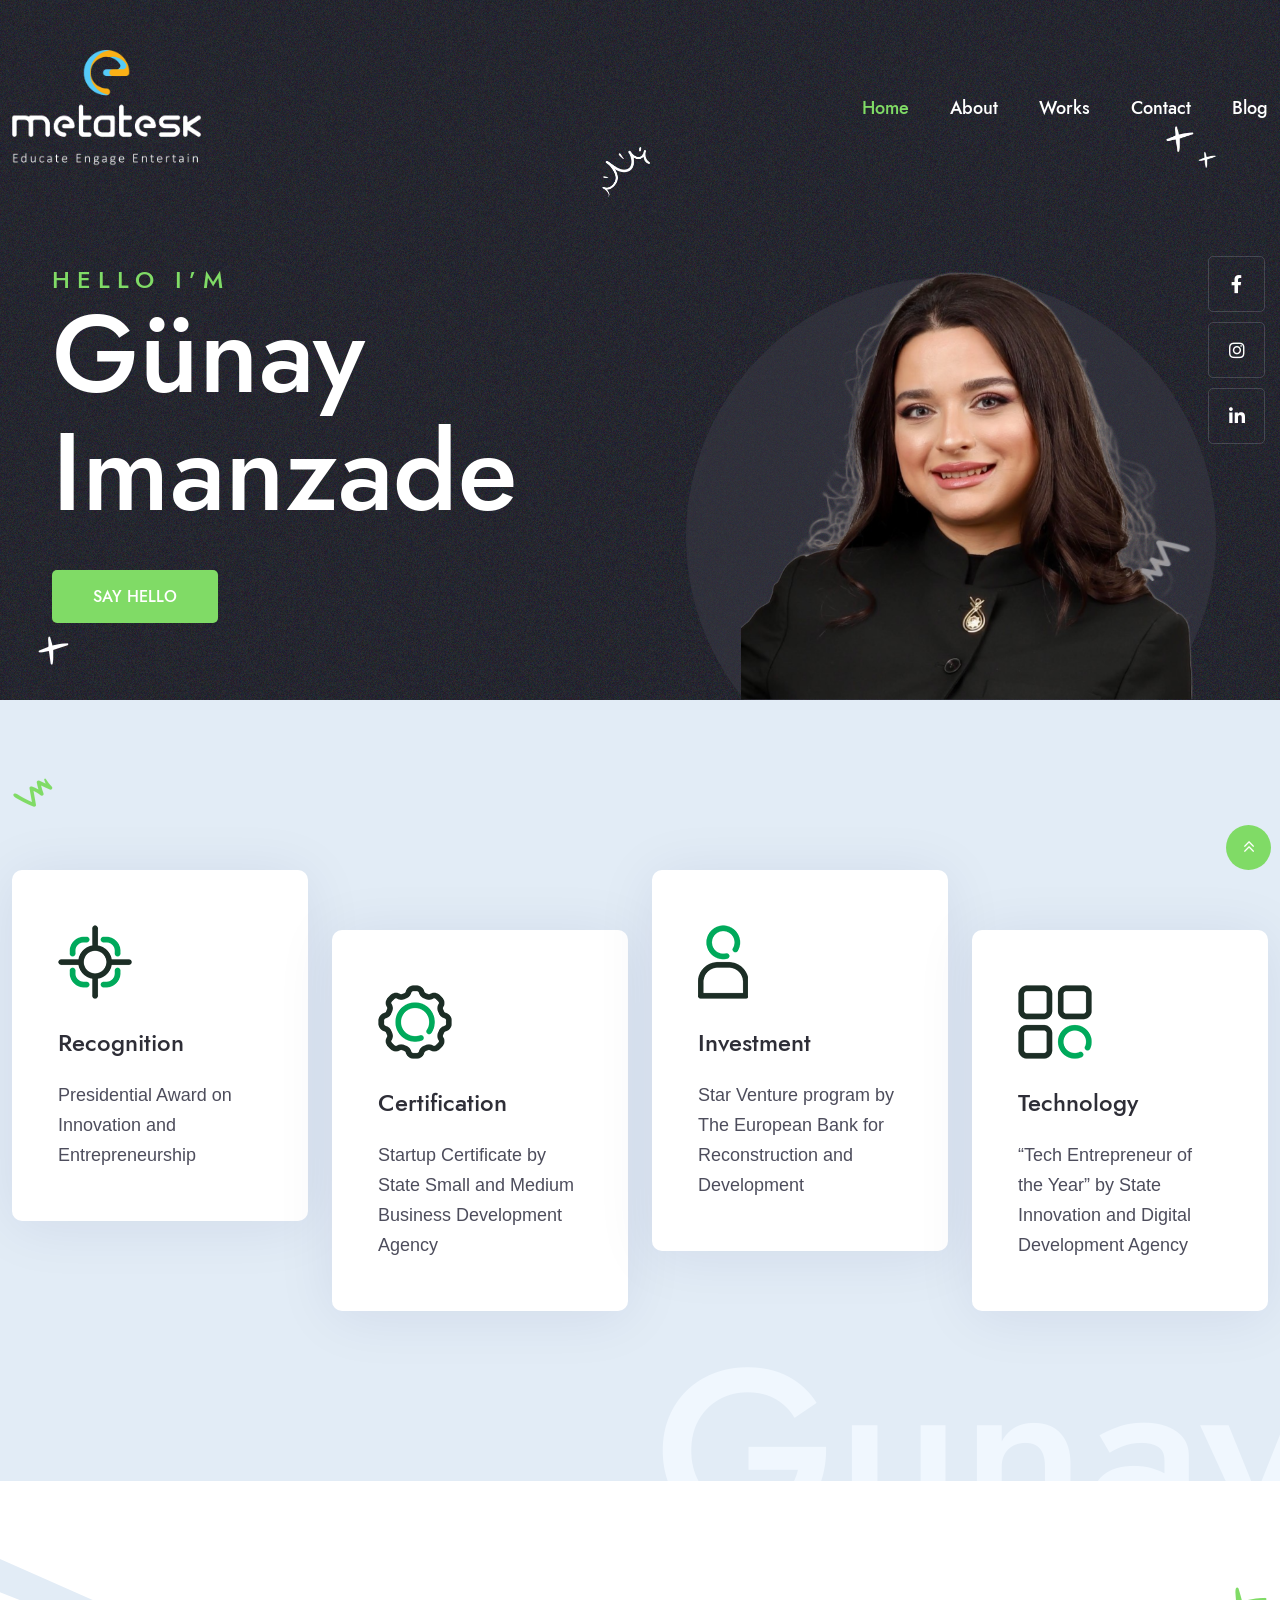
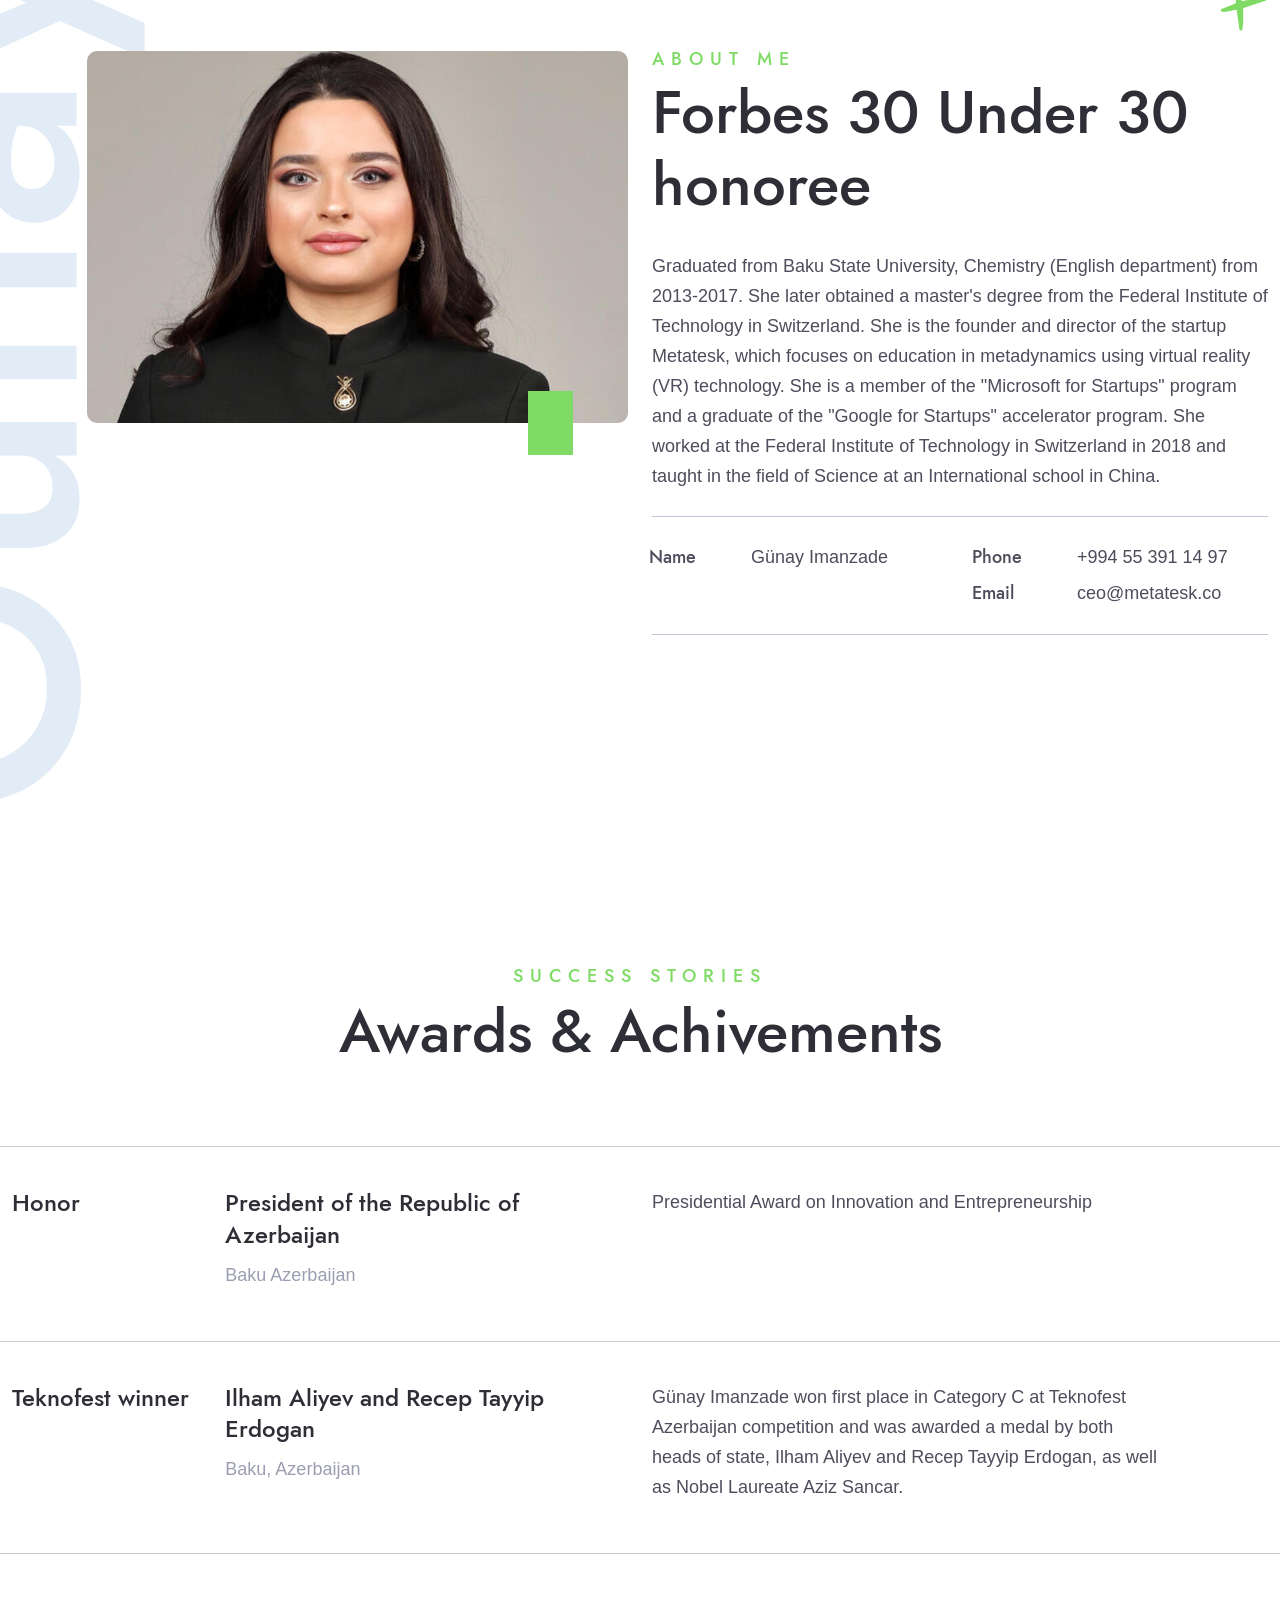
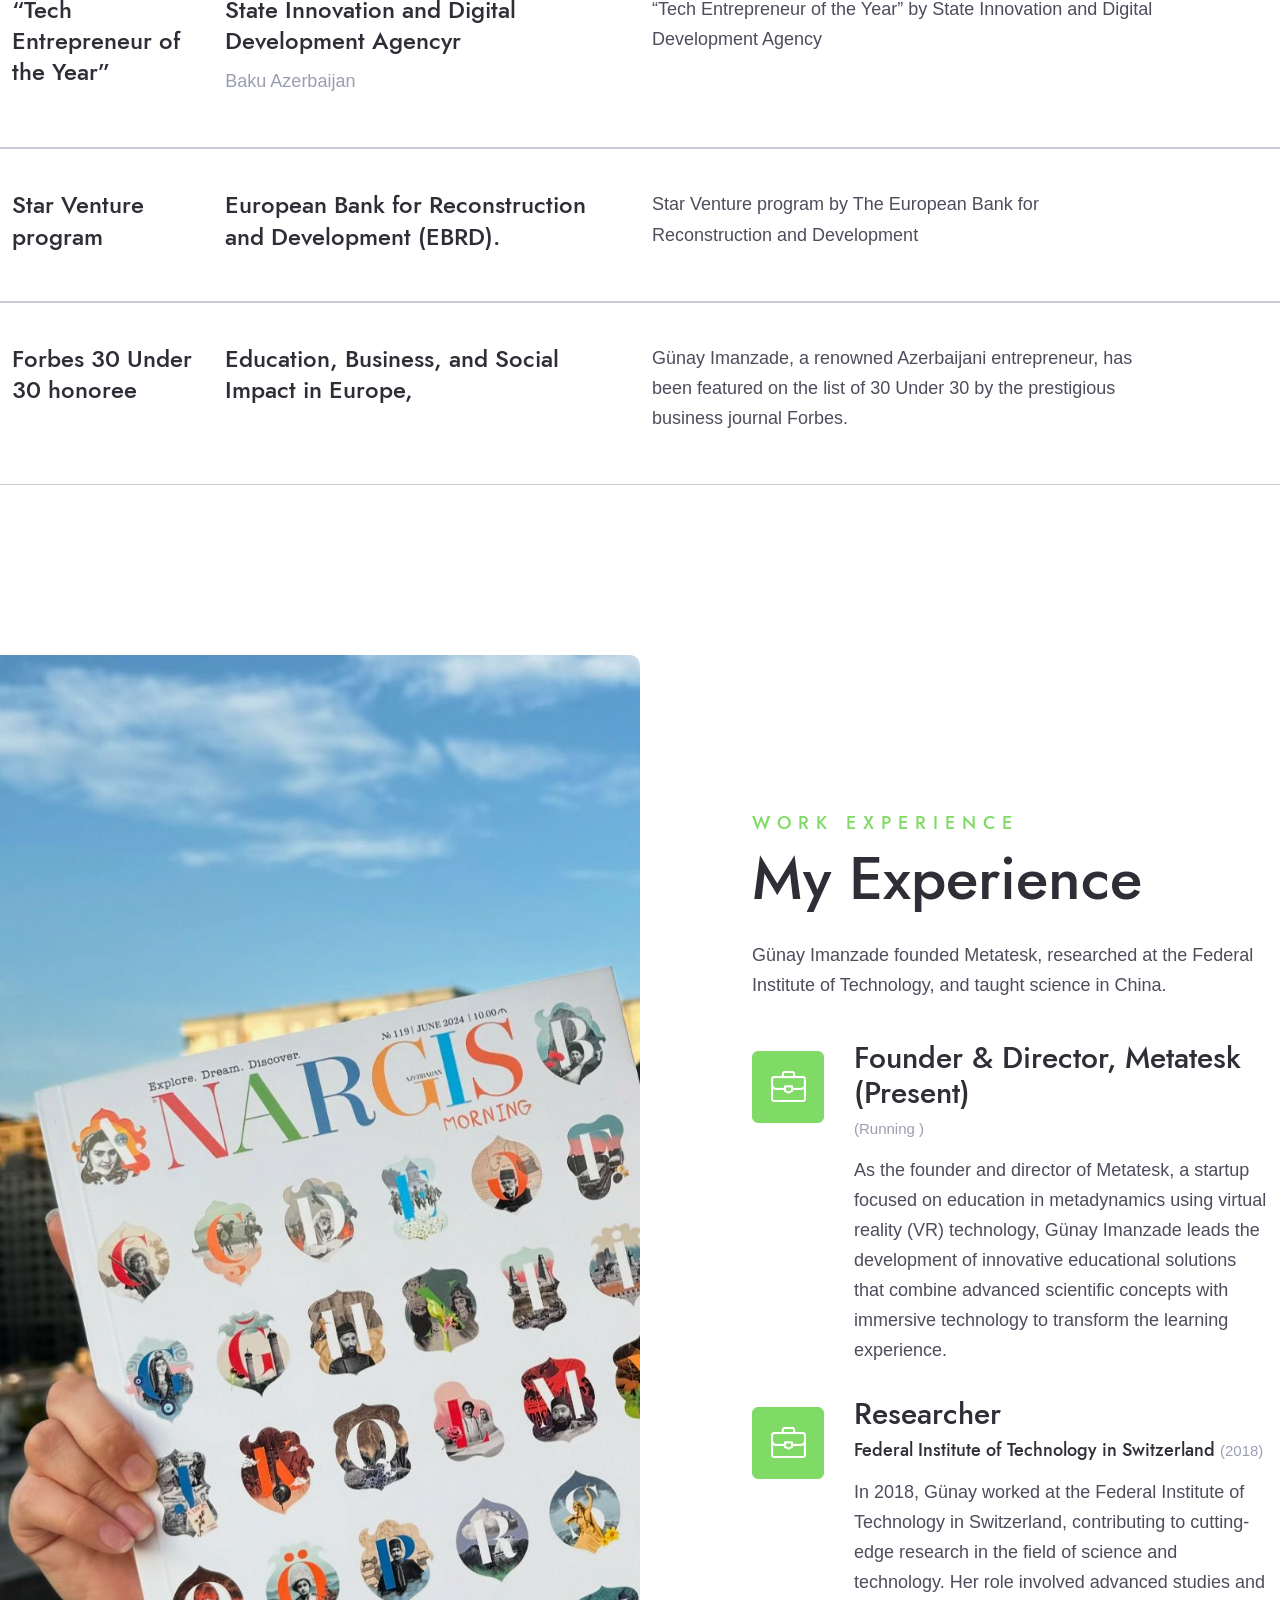
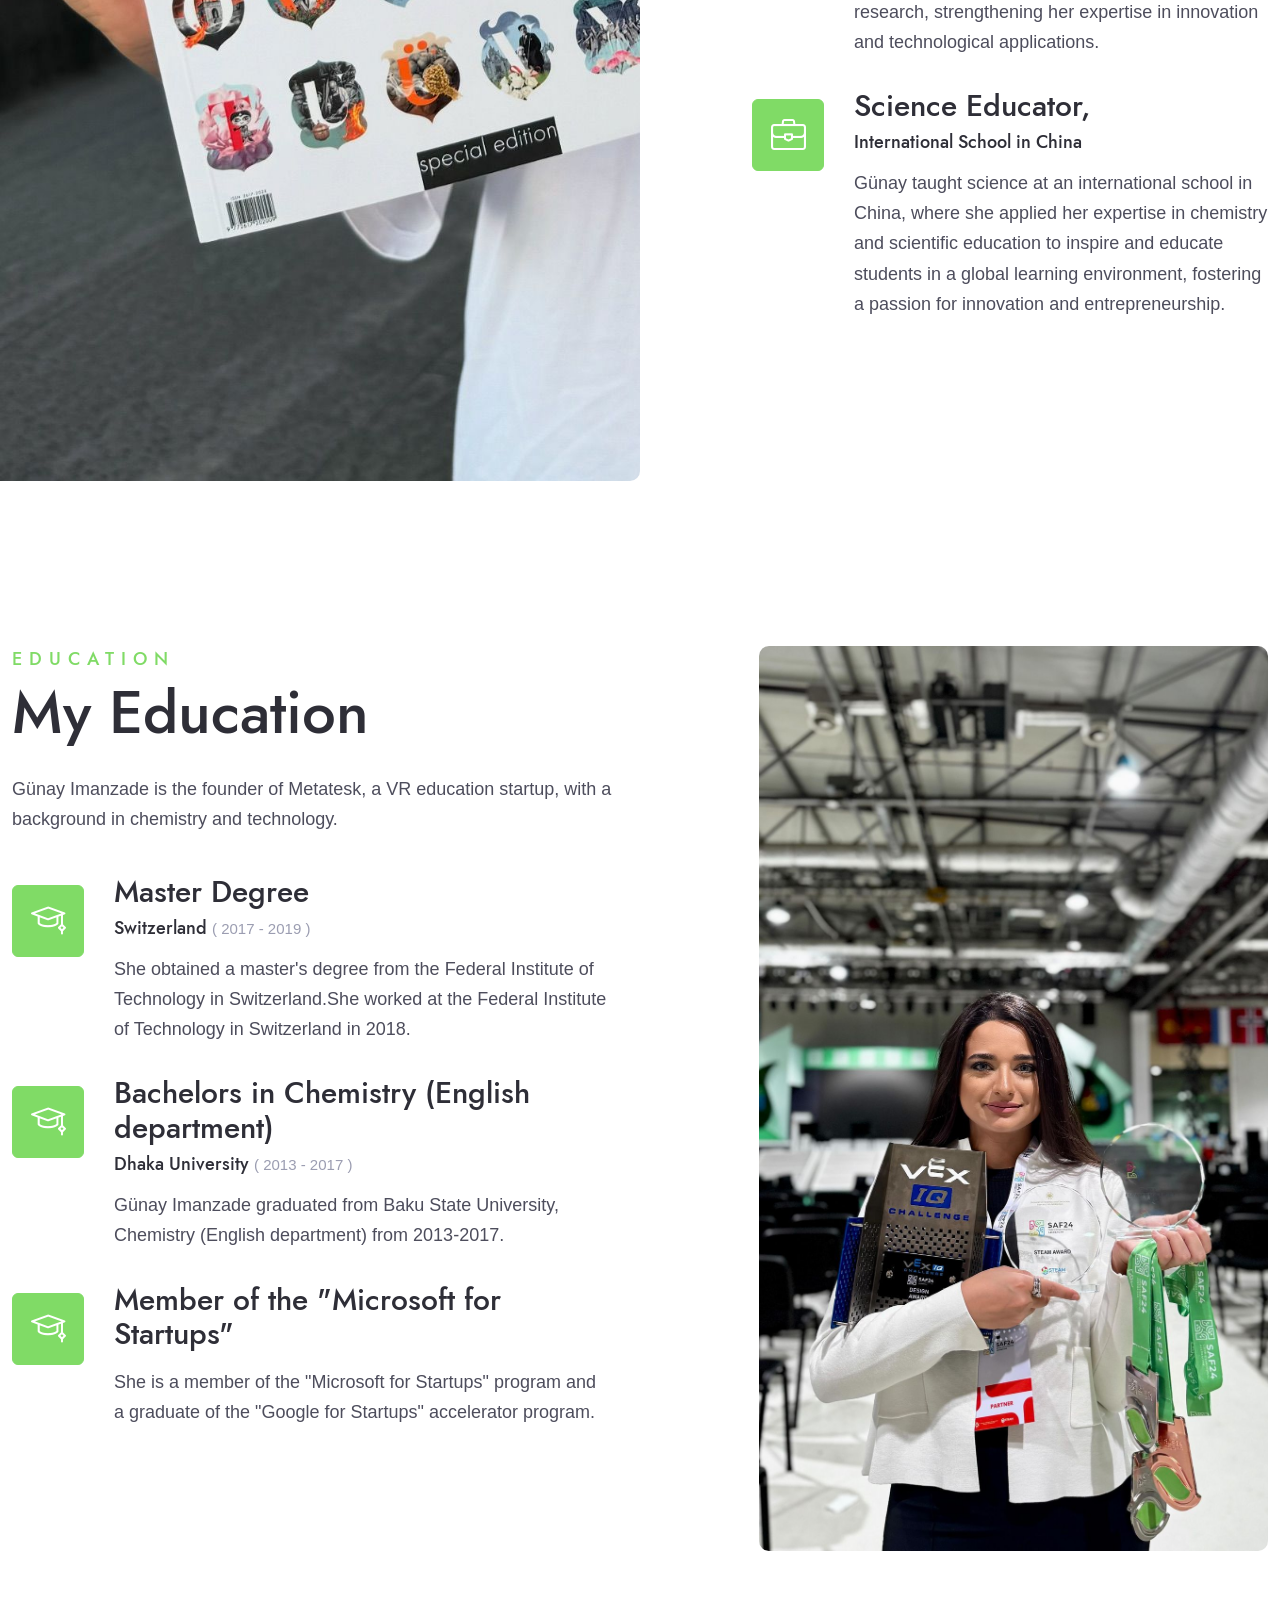
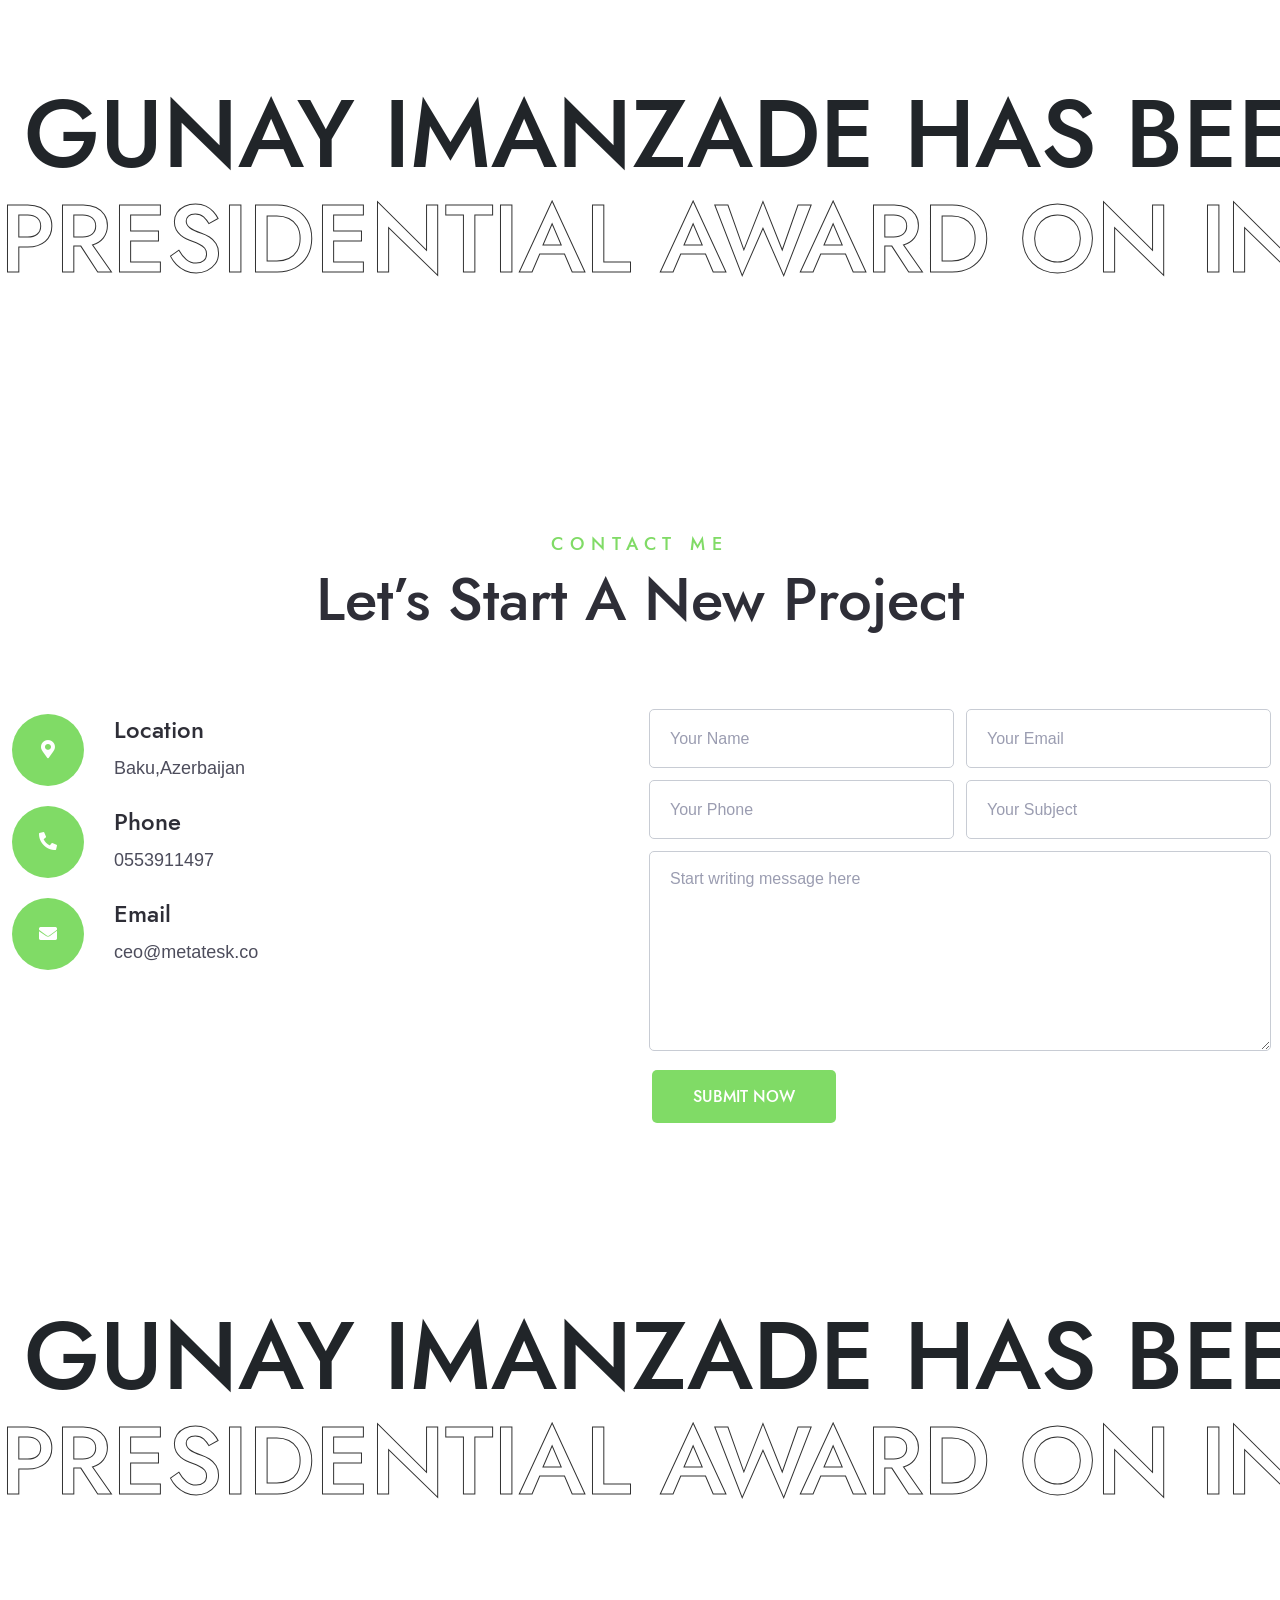
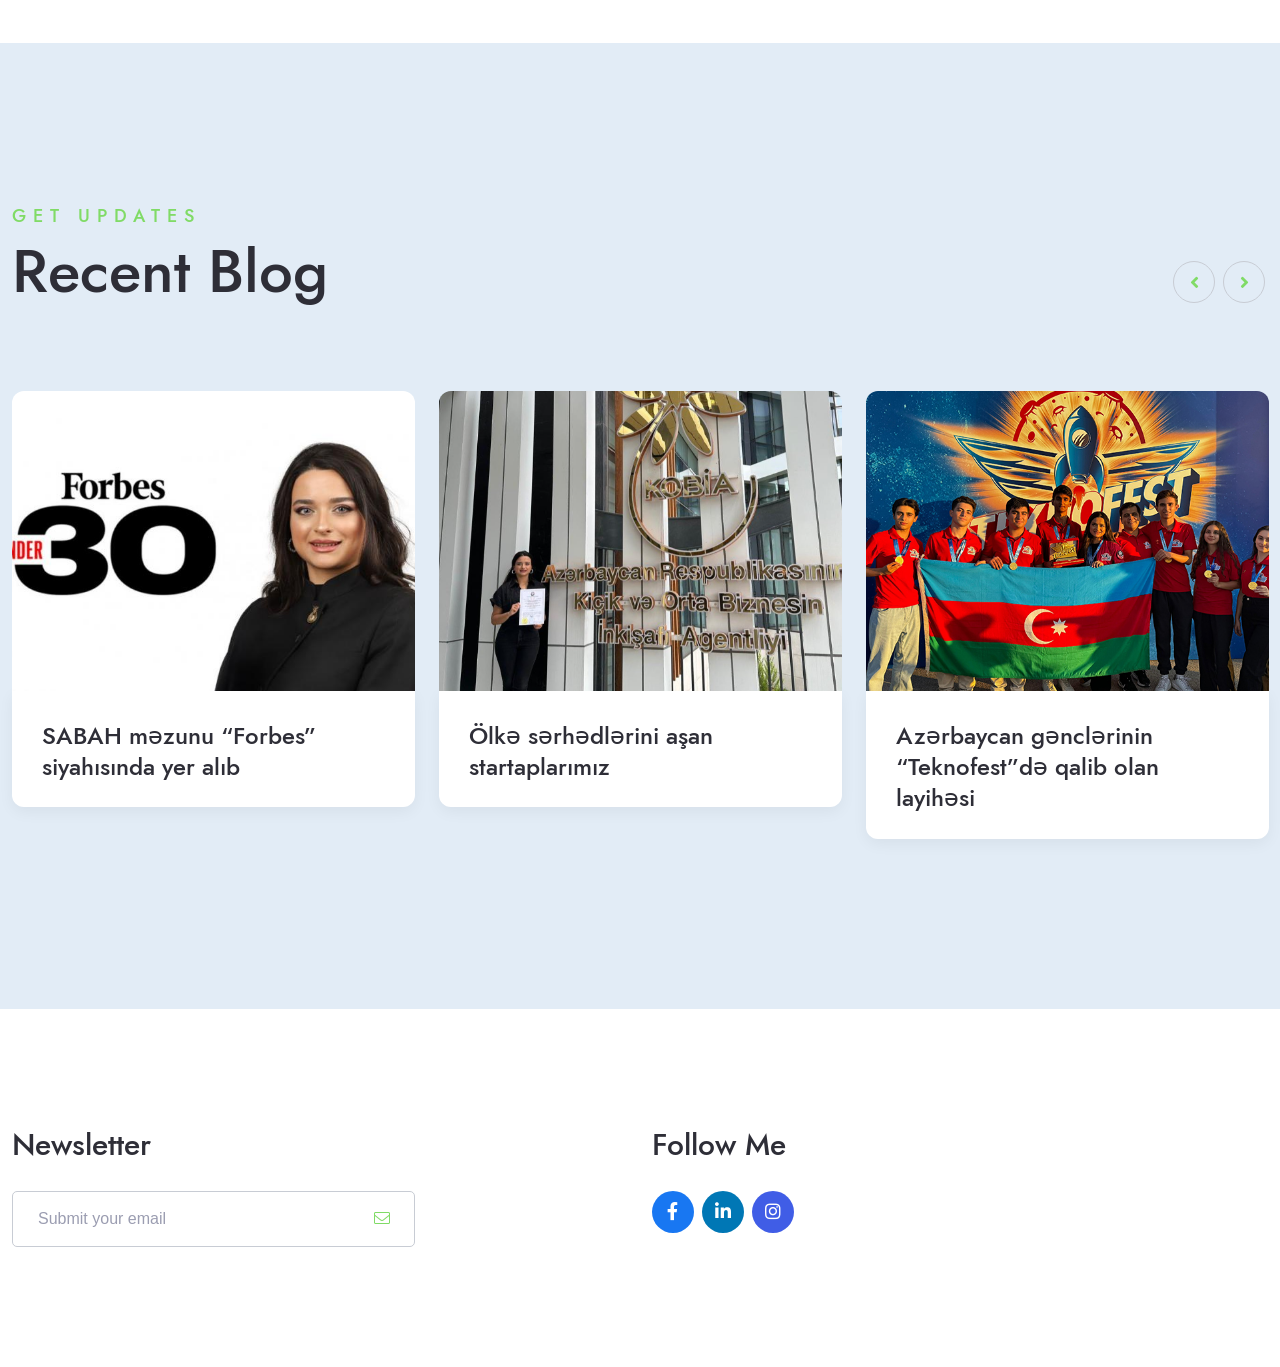
==== index.html @ f7b0d476 "first try" ====
﻿<!doctype html>
<html class="no-js" lang="zxx">

<head>
    <meta charset="utf-8">
    <meta http-equiv="x-ua-compatible" content="ie=edge">
    <title>Gunay Imanzade</title>
    <meta name="description" content="">
    <meta name="viewport" content="width=device-width, initial-scale=1">
    <!-- Place favicon.ico in the root directory -->
    <link rel="shortcut icon" href="images/Group%201.png" type="image/x-icon">

    <!-- Fonts -->
    <link rel="preconnect" href="https://fonts.googleapis.com">
    <link rel="preconnect" href="https://fonts.gstatic.com" crossorigin="">
    <link href="../../../css2?family=Open+Sans:ital,wght@0,300;0,400;0,500;0,700;0,800;1,300;1,400;1,500;1,600;1,700;1,800&display=swap"
          rel="stylesheet">


    <!-- All css here -->
    <link rel="stylesheet" href="css/bootstrap.min.css">
    <link rel="stylesheet" href="css/fontawesome-all.min.css">
    <link rel="stylesheet" href="css/flaticon.css">
    <link rel="stylesheet" href="css/animate.css">
    <link rel="stylesheet" href="css/aos.css">
    <link rel="stylesheet" href="css/jquery.fancybox.min.css">
    <link rel="stylesheet" href="css/slick.css">
    <link rel="stylesheet" href="css/leaflet.css">
    <link rel="stylesheet" href="css/meanmenu.css">
    <link rel="stylesheet" href="css/default.css">
    <link rel="stylesheet" href="css/style.css">
    <link rel="stylesheet" href="css/responsive.css">
</head>

<body data-background="images/slider/body-bg.jpg">
<!--[if lte IE 9]>
<p class="browserupgrade">You are using an <strong>outdated</strong> browser. Please <a href="https://browsehappy.com/">upgrade
    your browser</a> to improve your experience and security.</p>
<![endif]-->

<!--  ====== preloader=============================================  -->
<div id="preloader">
    <div id="loading">
        <div id="loading-center">
            <div id="loading-center-absolute">
                <div class="object" id="object_one"></div>
                <div class="object" id="object_two"></div>
                <div class="object" id="object_three"></div>
            </div>
        </div>
    </div>
</div><!-- /preloader -->


<!--  ====== header-area-start
    ============================================================ -->
<header>
    <div id="header-sticky" class="transparent-header header-area">
        <div class="header">
            <div class="container">
                <div class="row align-items-center">
                    <div class="col-xl-2 col-lg-2 col-md-3 col-sm-4 col-5">
                        <div class="logo mt-50 mb-50 transition5">
                            <a class="header-logo" href="index.html"><img src="images/logo.png" alt="THAMES"></a>
                        </div>
                    </div><!-- /col -->
                    <div class="col-xl-10 col-lg-10 col-md-9 col-sm-8 col-7 pl-0 d-flex justify-content-end align-items-center">
                        <div class="main-menu">
                            <nav id="mobile-menu">
                                <ul class="d-block">
                                    <li>
                                        <a class="active" href="#home">Home</a>
                                    </li>
                                    <li>
                                        <a href="#about">About</a>
                                    </li>
                                    <li>
                                        <a href="#work">Works</a>
                                    </li>
<!--                                    <li>-->
<!--                                        <a href="#service">service</a>-->
<!--                                    </li>-->
                                    <li>
                                        <a href="#contact">Contact</a>
                                    </li>
                                    <li>
                                        <a href="#blog">Blog</a>
                                    </li>
                                </ul>
                            </nav>
                        </div><!-- /main-menu -->
<!--                        <div class="header-btn pl-45">-->
<!--                            <a href="#" class="white-text text-uppercase d-inline-block">download cv</a>-->
<!--                        </div>&lt;!&ndash; /header-btn &ndash;&gt;-->
                        <div class="mobile-m-bar d-block d-lg-none ml-30">
                            <a class="mobile-menubar theme-color primary-hover" href="javascript:void(0);"><i
                                    class="far fa-bars"></i></a>
                        </div>
                    </div><!-- /col -->
                </div><!-- /row -->
            </div><!-- /container -->
        </div>
    </div><!-- /header-bottom -->
</header>
<!--  header-area-end  -->


<!--  ====== header extra info start
    ============================================================ -->

<!-- side-mobile-menu start -->
<div class="side-mobile-menu pt-15 pb-30 pl-30 pr-20 pb-100">
    <div class="d-fle justify-content-between w-100">
        <div class="close-icon d-inline-block float-right clear-both mt-20 mb-15">
            <a href="javascript:void(0);"><span class="icon-clear theme-color"><i class="fa fa-times"></i></span></a>
        </div>
    </div>
    <div class="mobile-menu mt-10"></div>
    <h5 class="text-white text-center mt-35 pb-1 d-inline-block ml-3">Follow me</h5>
    <ul class="social social-bg text-center d-flex mt-10 ml-3">
        <li class="mr-2 rotate-hover">
            <a class="facebook-bg text-center pr-0 text-white d-block transition-3 rotate"
               target="_blank"  href="https://www.facebook.com/profile.php?id=61555998402276"><i class="fab fa-facebook-f"></i></a>
        </li>
        <li class="mr-2 rotate-hover">
            <a class="linkedin-bg text-center pr-0 text-white d-block rotate transition-3"
               target="_blank"  href="https://www.linkedin.com/in/imgunay/"><i class="fab fa-linkedin-in"></i></a>
        </li>
        <li class="mr-2 rotate-hover">
            <a class="instagram-bg text-center pr-0 text-white d-block rotate transition-3"
               target="_blank"    href="https://www.instagram.com/imgunay/"><i class="fab fa-instagram"></i></a>
        </li>
    </ul><!-- social -->
</div><!-- /side-mobile-menu -->
<div class="body-overlay"></div>
<!-- header extra info end  -->

<main class="over-hiddenn">

    <!-- ====== slider-area-start
        ==================================================== -->
    <div id="home" class="slider-area slider-bg-color over-hidden">
        <div class="single-slider slider-height over-hidden position-relative xxl-device-width bg-cover no-repeat"
             data-background="images/slider/slider-bg.jpg">

            <div id="scene" class="parallax position-absolute w-100 h-100 z-index1">
                <img data-depth="0.20" class="hero-shape hero-shape1 position-absolute d-none d-lg-inline-block"
                     src="images/shape/shape1.png" alt="#"><!-- /hero-shape1 -->
                <img data-depth="0.15" class="hero-shape hero-shape2 position-absolute d-none d-lg-inline-block"
                     src="images/shape/shape2.png" alt="#"><!-- /hero-shape2 -->
                <img data-depth="0.30" class="hero-shape hero-shape3 position-absolute d-none d-lg-inline-block"
                     src="images/shape/shape3.png" alt="#"><!-- /hero-shape3 -->
                <img data-depth="0.10" class="hero-shape hero-shape4 position-absolute d-none d-lg-inline-block"
                     src="images/shape/shape4.png" alt="#"><!-- /hero-shape4 -->
            </div><!-- /parallax -->

            <div class="container slider-height d-flex align-items-end">
                <div class="row justify-content-center align-items-center h-100">

                    <div class="col-xl-5 col-lg-6 col-md-12 col-sm-11 col-12  d-flex align-items-center justify-content-center">
                        <div class="slider-wrapper h-100">
                            <div class="slider-content text-center mt--45 text-lg-left position-relative z-index11"
                                 data-aos="fade-right" data-aos-duration="2200" data-aos-delay="1000">
                                <h1 class="mb-15 white-text">
                                        <span class="sub-heading d-block text-uppercase theme-color mb-0">Hello
                                            I’m</span>
                                    Günay Imanzade
                                </h1>
                                <h2 class="text-capitalize white-text mb-40">
                                    <!--                                    A Passionate-->
                                    <!--                                    <span class="d-text d-block d-sm-inline-block">-->
                                    <!--                                            <span class="typer theme-color d-inline-block pl-2" id="main"-->
                                    <!--                                                  data-words="Software Engineer, Web Designer, Freelancer"-->
                                    <!--                                                  data-delay="100" data-colors="#80db66"></span><span-->
                                    <!--                                            class="cursor theme-color d-inline-block" data-owner="main"></span>-->
                                    <!--                                        </span>-->
                                </h2>
                                <a href="#hero-btn"
                                   class="btn position-relative over-hidden theme-bg text-uppercase transition5">Say
                                    Hello</a>
                            </div><!-- /slider-content -->
                        </div><!-- /slider-wrapper -->
                    </div><!-- /col -->

                    <div class="col-xl-7 col-lg-6 col-md-7 col-sm-10 col-12 d-flex justify-content-center align-items-end h-100">
                        <div class="slider-img pl-120 position-relative z-index1">
                            <img src="images/blog/result.png" alt="hero image">
                        </div><!-- /slider-img -->
                    </div><!-- /col -->

                </div><!-- /row -->
            </div><!-- /container -->


            <div class="slider-social-link position-absolute right-0 d-none d-md-block z-index11">
                <ul class="social pr-60">
                    <li class="mt-10 mb-10 rotate-hover">
                        <a class="text-white text-center d-inline-block rotate" target="_blank" href="https://www.facebook.com/profile.php?id=61555998402276"><i
                                class="fab fa-facebook-f"></i></a>
                    </li>
                    <li class="mt-10 mb-10 rotate-hover">
                        <a class="text-white text-center d-inline-block rotate" target="_blank" href="https://www.instagram.com/imgunay/"><i class="fab fa-instagram"></i></a>
                    </li>
                    <li class="mt-10 mb-10 rotate-hover">
                        <a class="text-white text-center d-inline-block rotate" target="_blank" href="https://www.linkedin.com/in/imgunay/"><i
                                class="fab fa-linkedin-in"></i></a>
                    </li>
                </ul><!-- social -->
            </div><!-- /slider-social-link -->
        </div><!-- /single-slider -->

    </div>
    <!-- slider-area-end  -->


    <!-- ====== intro-feature-area-start
        ================================================== -->
    <div class="intro-feature-area over-hidden position-relative section-bg">
        <div class="container">
            <div class="row single-intro-feature-wrapper justify-content-center pt-170 pb-140">
                <div class="col-xl-3  col-lg-3  col-md-6  col-sm-9 col-11">
                    <div class="single-intro-feature-content white-bg border-radius10 transition5 mb-30" data-tilt=""
                         data-tilt-max="10">
                        <div class="intro-ft-icon d-inline-block mb-30 transition5">
                            <img src="images/icon/intro-ft-icon1.png" alt="icon1">
                        </div><!-- /intro ft-icon -->
                        <div class="intro-feature-text">
                            <h4 class="mb-22">Recognition</h4>
                            <p>Presidential Award on Innovation and Entrepreneurship</p>
                        </div>
                    </div><!-- /single-intro-feature-content -->
                </div><!-- /col -->

                <div class="col-xl-3  col-lg-3  col-md-6  col-sm-9 col-11">
                    <div class="single-intro-feature-content white-bg border-radius10 transition5 mb-30 intro-feature-margin mt-60"
                         data-tilt="" data-tilt-max="10">
                        <div class="intro-ft-icon d-inline-block mb-30 transition5">
                            <img src="images/icon/intro-ft-icon2.png" alt="icon1">
                        </div><!-- /intro ft-icon -->
                        <div class="intro-feature-text">
                            <h4 class="mb-22">Certification</h4>
                            <p>Startup Certificate by State Small and Medium Business Development Agency </p>
                        </div>
                    </div><!-- /single-intro-feature-content -->
                </div><!-- /col -->

                <div class="col-xl-3  col-lg-3  col-md-6  col-sm-9 col-11">
                    <div class="single-intro-feature-content white-bg border-radius10 transition5 mb-30" data-tilt=""
                         data-tilt-max="10">
                        <div class="intro-ft-icon d-inline-block mb-30 transition5">
                            <img src="images/icon/intro-ft-icon3.png" alt="icon1">
                        </div><!-- /intro ft-icon -->
                        <div class="intro-feature-text">
                            <h4 class="mb-22">Investment</h4>
                            <p>Star Venture program by The European Bank for Reconstruction and Development </p>
                        </div>
                    </div><!-- /single-intro-feature-content -->
                </div><!-- /col -->

                <div class="col-xl-3  col-lg-3  col-md-6  col-sm-9 col-11">
                    <div class="single-intro-feature-content white-bg border-radius10 transition5 mb-30 intro-feature-margin mt-60"
                         data-tilt="" data-tilt-max="10">
                        <div class="intro-ft-icon d-inline-block mb-30 transition5">
                            <img src="images/icon/intro-ft-icon4.png" alt="icon1">
                        </div><!-- /intro ft-icon -->
                        <div class="intro-feature-text">
                            <h4 class="mb-22">Technology</h4>
                            <p>“Tech Entrepreneur of the Year” by State Innovation and Digital Development Agency </p>
                        </div>
                    </div><!-- /single-intro-feature-content -->
                </div><!-- /col -->
            </div><!-- /row -->
        </div><!-- /container -->
        <div class="intro-feature-text-style position-absolute d-none d-md-inline-block">
            <span class="d-inline-block">Gunay</span>
        </div><!-- /intro-feature-text -->
        <div class="intro-feature-icon position-absolute d-none d-md-inline-block zoom-animation">
            <img src="images/shape/content-shape1.png" alt="intro shape 1">
        </div><!-- /intro-feature-icon -->
    </div>
    <!-- intro-area-end  -->


    <!-- ====== about-area-start
        ==================================================== -->
    <div id="about" class="about-area over-hidden">
        <div class="about-content-wrapper about-margin mt-170 mb-110 position-relative">
            <div class="container">
                <div class="row justify-content-center">

                    <div class="col-xl-6 col-lg-6 col-md-8 offset-md-0 col-sm-10 col-10">
                        <div class="about-img-wrapper position-relative mb-90">
                            <div class="about-img position-relative z-index11" data-aos="fade-right"
                                 data-aos-duration="2000" data-aos-delay="100">
                                <div class="about-img-over pl-50 transition5 d-inline-block position-relative">
                                    <div class="position-relative z-index11" data-tilt="" data-tilt-max="10">
                                        <img class="border-radius10 position-relative z-index11"
                                             src="images/blog/blog-about.jpg" alt="about image 1">
                                    </div>

                                    <div class="about-shape1 position-absolute" data-aos="fade-right"
                                         data-aos-duration="2000" data-aos-delay="800"></div><!-- /about-shape1 -->
                                    <div class="about-shape2 position-absolute z-index11" data-aos="fade-right"
                                         data-aos-duration="2000" data-aos-delay="800"></div><!-- /about-shape2 -->
<!--                                    <div class="about-download-wrapper position-absolute z-index11">-->
<!--                                        <img class="download-bg rotate-animation d-inline-block"-->
<!--                                             src="images/about/download-bg.png" alt="about image 2">-->
<!--&lt;!&ndash;                                        <a href="#" class="cv-download-link transition5">&ndash;&gt;-->
<!--&lt;!&ndash;                                            <img class="d-icon d-inline-block position-absolute"&ndash;&gt;-->
<!--&lt;!&ndash;                                                 src="images/icon/download-icon.png" alt="about image 3">&ndash;&gt;-->
<!--&lt;!&ndash;                                        </a>&ndash;&gt;-->
<!--                                    </div>&lt;!&ndash; /about-download &ndash;&gt;-->

                                </div>
                            </div><!-- /about-img -->
                        </div><!-- /about-img-wrapper -->
                    </div><!-- /col -->

                    <div class="col-xl-6 col-lg-6  col-md-12 col-sm-12 col-12">
                        <div class="about-content position-relative mb-50">
                            <div class="position-relative">
                                <div class="title">
                                    <span class="theme-color text-uppercase d-block mb-1 mt--5">About Me</span>
                                    <h2 class="mb-30">Forbes 30 Under 30 honoree </h2>
                                </div><!-- /title -->
                            </div>
                            <p class="mb-25">Graduated from Baku State University, Chemistry (English
                                department) from 2013-2017. She later obtained a master's degree from the Federal
                                Institute of Technology in Switzerland. She is the founder and director of the startup
                                Metatesk, which focuses on education in metadynamics using virtual reality (VR)
                                technology. She is a member of the "Microsoft for Startups" program and a graduate of
                                the "Google for Startups" accelerator program. She worked at the Federal Institute of
                                Technology in Switzerland in 2018 and taught in the field of Science at an International
                                school in China. </p>
                            <div class="about-info-wrapper pt-25 pb-20 mt-25">
                                <div class="row">
                                    <div class="col-xl-6  col-lg-12  col-md-6  col-sm-12 col-12">
                                        <ul class="about-info">
                                            <li class="d-inline-block pr-50">
                                                <p class="jostMedium-font-family mb-6">Name</p>
                                                <p class="jostMedium-font-family mb-6 d-none">Age</p>
                                            </li><!-- /li -->
                                            <li class="d-inline-block">
                                                <p class="mb-6">Günay Imanzade </p>
                                                <p class="mb-6 d-none">29 Years</p>
                                            </li><!-- /li -->
                                        </ul>
                                    </div><!-- /col -->
                                    <div class="col-xl-6  col-lg-12  col-md-6  col-sm-12 col-12">
                                        <ul class="about-info">
                                            <li class="d-inline-block pr-50">
                                                <p class="jostMedium-font-family mb-6">Phone</p>
                                                <p class="jostMedium-font-family mb-6">Email</p>
                                            </li><!-- /li -->
                                            <li class="d-inline-block">
                                                <p class="mb-6">+994 55 391 14 97</p>
                                                <p class="mb-6">ceo@metatesk.co</p>
                                            </li><!-- /li -->
                                        </ul>
                                    </div><!-- /col -->
                                </div><!-- /row -->
                            </div><!-- /about-info-wrapper -->
                            <div class="about-footer-content d-sm-flex align-items-center mt-lg-2 mt-sm-4 mt-3">
                                <!--                                <div class="signature pt-12 pr-45">-->
                                <!--                                    <img src="images/about/signature.png" alt="signature">-->
                                <!--                                </div>-->
                                <!--                                <div class="about-footer-content-right mt-20 text-left">-->
                                <!--                                    <h6 class="d-xl-inline-block text-uppercase pr5 mb-0">Bruce Wayne</h6>-->
                                <!--                                    <span class="openS-font-family meta-text-color">Software Architect, Google-->
                                <!--                                            Inc.</span>-->
                                <!--                                </div>-->
                            </div><!-- /about-footer-content -->
                        </div><!-- /about-content -->
                    </div><!-- /col -->

                </div><!-- /row -->
            </div><!-- /container -->

            <div class="about-text-style position-absolute d-none d-md-inline-block">
                <span class="d-inline-block section-text-color">Gunay</span>
            </div><!-- /intro-feature-text -->
            <div class="about-icon position-absolute d-none d-md-inline-block z-index1 zoom-animation">
                <img src="images/shape/content-shape2.png" alt="about shape 2">
            </div><!-- /intro-feature-icon -->

        </div><!-- /about-wrapper -->
    </div>
    <!-- about-area-end -->


    <!-- ====== portfolio-area-start
        ==================================================== -->
    <div  class="d-none portfolio-area over-hidden pb-165">

        <div class="marquee-w mb-125">
            <div class="marquee">
                <span class="pl-4">Gunay Imanzade has been featured on the list of 30 Under 30 by the prestigious business journal Forbes *</span>
                <span class="pl-4">Gunay Imanzade has been featured on the list of 30 Under 30 by the prestigious business journal Forbes *</span>
            </div>
            <div class="marquee marquee2 pb-1">
                <span>Presidential Award on Innovation and Entrepreneurship * Teknofest winner * </span>
                <span>Presidential Award on Innovation and Entrepreneurship * Teknofest winner * </span>
            </div>
        </div><!-- /marquee -->

        <div class="d-none portfolio-wrapper position-relative mt--5">
            <div class="container">
                <div class="row">
                    <div class="col-xl-12 col-lg-12  col-md-12  col-sm-12 col-12">
                        <div class="title text-center">
                            <span class="theme-color text-uppercase d-block mb-6">Portfolio</span>
                            <h2>My Recent Works</h2>
                        </div><!-- /title -->
                    </div><!-- /col -->
                </div><!-- /row -->

                <div class="row portfolio mt-80">
                    <div class="col-12">
                        <div class="row single-portfolio position-relative theme-border-top align-items-center">
                            <div class="col-xl-2 col-lg-2 col-md-7  col-sm- col-">
                                <div class="port-category">
                                    <span class="meta-text-color text-uppercase">web design</span>
                                </div>
                            </div><!-- /col -->
                            <div class="col-xl-5 col-lg-5 col-md-6 col-sm- col- pl-lg-0">
                                <h3>Software Design for eThemeStudio</h3>
                            </div><!-- /col -->
                            <div class="col-xl-5  col-lg-5 col-md-6  col-sm- col- d-flex justify-content-end align-items-center">
                                <img class="port-img position-absolute left-0 ml-xl-3 transition5"
                                     src="images/portfolio/port-img1.jpg" alt="portfolio image 1">
                                <div class="port-content text-center transition5 z-index11" data-toggle="modal"
                                     data-target="#exampleModal-p1">
                                        <span class="d-inline-block"><i class="far fa-plus"></i>
                                        </span>
                                </div><!-- /port-content -->
                            </div><!-- /col -->
                        </div><!-- /single-prot -->
                    </div><!-- /col -->

                    <div class="col-12">
                        <div class="row single-portfolio position-relative theme-border-top align-items-center">
                            <div class="col-xl-2 col-lg-2 col-md-7 col-sm- col-">
                                <div class="port-category">
                                    <span class="meta-text-color text-uppercase">Development</span>
                                </div>
                            </div><!-- /col -->
                            <div class="col-xl-5 col-lg-5 col-md-6  col-sm- col- pl-lg-0">
                                <h3>Website Development for ABC Corporation</h3>
                            </div><!-- /col -->
                            <div class="col-xl-5  col-lg-5 col-md-6  col-sm- col- d-flex justify-content-end align-items-center">
                                <img class="port-img position-absolute left-0 ml-xl-3 transition5"
                                     src="images/portfolio/port-img2.jpg" alt="portfolio image2">
                                <div class="port-content text-center transition5 z-index11" data-toggle="modal"
                                     data-target="#exampleModal-p2">
                                        <span class="d-inline-block"><i class="far fa-plus"></i>
                                        </span>
                                </div><!-- /port-content -->
                            </div><!-- /col -->
                        </div><!-- /single-prot -->
                    </div><!-- /col -->

                    <div class="col-12">
                        <div class="row single-portfolio position-relative theme-border-top align-items-center">
                            <div class="col-xl-2 col-lg-2 col-md-7 col-sm- col-">
                                <div class="port-category">
                                    <span class="meta-text-color text-uppercase">Branding</span>
                                </div>
                            </div><!-- /col -->
                            <div class="col-xl-5 col-lg-5 col-md-6 col-sm- col- ml-lg-0">
                                <h3>Branding for Easy Computers</h3>
                            </div><!-- /col -->
                            <div class="col-xl-5 col-lg-5 col-md-6  col-sm- col- d-flex justify-content-end align-items-center">
                                <img class="port-img position-absolute left-0 ml-xl-3 transition5"
                                     src="images/portfolio/port-img3.jpg" alt="portfolio image 3">
                                <div class="port-content text-center transition5 z-index11" data-toggle="modal"
                                     data-target="#exampleModal-p3">
                                        <span class="d-inline-block"><i class="far fa-plus"></i>
                                        </span>
                                </div><!-- /port-content -->
                            </div><!-- /col -->
                        </div><!-- /single-prot -->
                    </div><!-- /col -->

                    <div class="col-12">
                        <div class="row single-portfolio position-relative theme-border-top theme-border-bottom align-items-center">
                            <div class="col-xl-2 col-lg-2 col-md-7 col-sm- col-">
                                <div class="port-category">
                                    <span class="meta-text-color text-uppercase">Photography</span>
                                </div>
                            </div><!-- /col -->
                            <div class="col-xl-5 col-lg-5 col-md-6  col-sm- col- pl-lg-0">
                                <h3>Security Analysis for eThemeStudio</h3>
                            </div><!-- /col -->
                            <div class="col-xl-5  col-lg-5 col-md-6 col-sm- col- d-flex justify-content-end align-items-center">
                                <img class="port-img position-absolute left-0 ml-xl-3 transition5"
                                     src="images/portfolio/port-img4.jpg" alt="portfolio image 4">
                                <div class="port-content text-center transition5 z-index11" data-toggle="modal"
                                     data-target="#exampleModal-p4">
                                        <span class="d-inline-block"><i class="far fa-plus"></i>
                                        </span>
                                </div><!-- /port-content -->
                            </div><!-- /col -->
                        </div><!-- /single-prot -->
                    </div><!-- /col -->

                </div><!-- /row -->


                <!-- Modal1 start -->
                <div class="modal fade" id="exampleModal-p1" tabindex="-1" role="dialog"
                     aria-labelledby="exampleModal-p1" aria-hidden="true">
                    <div class="modal-dialog" role="document">
                        <div class="modal-content">
                            <div class="close-icon float-right pt-10 pr-10">
                                <button type="button" class="close d-inline-block" data-dismiss="modal"
                                        aria-label="Close">
                                    <span aria-hidden="true"><i class="fa fa-times"></i></span>
                                </button>
                            </div>
                            <div class="modal-content border-0">
                                <div class="modal-body pl-50 pr-50 pt-10 pb-20">
                                    <div class="blog-modal-img">
                                        <img class="w-100" src="images/portfolio/port-img1-large.jpg"
                                             alt="product image 02">
                                    </div>
                                    <div class="row">
                                        <div class="col-xl-7 col-lg-7  col-md-12 col-sm-12 col-12">
                                            <div class="content-wrapper">
                                                <h2 class="modal-title">eThemeStudio Custom CMS</h2>
                                                <p>
                                                    Duis aute irure dolor in reprehenderit in voluptate velit
                                                    esse cillum dolore eu fugiat nulla pariatur. Lorem ipsum
                                                    dolor sit amet, consectetur adipisicing elit, sed do eiusmod
                                                    tempor incididunt ut labore et dolore magna aliqua. Ut enim
                                                    ad minim veniam, quis nostrud exercitation ullamco laboris
                                                    nisi ut aliquip ex ea commodo consequat. Excepteur sint
                                                    occaecat cupidatat non proident, sunt in culpa qui officia
                                                    deserunt mollit anim id est laborum.
                                                </p>
                                                <p>
                                                    Lorem ipsum dolor sit amet consectetur adipisicing elit.
                                                    Dignissimos laudantium fuga molestiae, aut eius minus
                                                    reprehenderit.
                                                </p>
                                                <p class="mb-0">
                                                    Duis aute irure dolor in reprehenderit in voluptate velit
                                                    esse cillum dolore eu fugiat nulla pariatur. Excepteur sint
                                                    occaecat cupidatat non proident, sunt in culpa qui officia
                                                    deserunt mollit anim id est laborum.
                                                </p>
                                            </div>
                                        </div><!-- /col -->
                                        <div class="col-xl-5 col-lg-5  col-md-12 col-sm-12 col-12">
                                            <div class="meta-wrapper form-bg mt-60 pt-40 pb-45 pr-20 pl-45 mt-40 mb-10">
                                                <ul class="item-meta">
                                                    <li>Project Type : <span class="pl-2 openS-font-family">Graphic
                                                                Design</span></li>
                                                    <li>Clien : <span class="pl-2 openS-font-family">Juwel
                                                                Khan</span></li>
                                                    <li>Duration :<span class="pl-2 openS-font-family">2
                                                                Weeks</span></li>
                                                    <li>Task : <span class="pl-2 openS-font-family">UI/UX,
                                                                Frontend</span></li>
                                                    <li>Budget : <span class="pl-2 openS-font-family">$2000</span>
                                                    </li>
                                                </ul>
                                                <a href="#"
                                                   class="btn position-relative over-hidden text-white theme-bg theme-border2 text-uppercase mt-20 pt-2 pb-2">View
                                                    Live</a>
                                            </div>
                                        </div><!-- /col -->
                                    </div><!-- /row -->
                                    <div class="pro-modal-footer mt-30 mb-45">
                                        <div class="row align-items-center justify-content-md-between">
                                            <div class="col-xl-7 col-lg-7  col-md-12 col-sm-12 col-12">
                                                <div class="modal-tags d-sm-flex align-items-center pt-25">
                                                    <h6 class="mb-0 pr-15 black-color">Tags :</h6>
                                                    <ul class="tag-list">
                                                        <li class="d-inline-block pr-10">
                                                            <a class="d-block" href="#">Web
                                                                Design</a>
                                                        </li>
                                                        <li class="d-inline-block pr-10">
                                                            <a class="d-block" href="#">Social
                                                                Media</a>
                                                        </li>
                                                        <li class="d-inline-block pr-10">
                                                            <a class="d-block" href="#">Product</a>
                                                        </li>
                                                    </ul>
                                                </div>
                                            </div><!-- /col -->
                                            <div class="col-xl-5 col-lg-5  col-md-12 col-sm-10 col-12">
                                                <div class="pro-modal-social-link d-flex align-items-center justify-content-lg-end pt-25">
                                                    <h6 class="pr-12 mb-0 primary-color">Share this product :</h6>
                                                    <ul class="social-link text-md-right">
                                                        <li class="d-inline-block">
                                                            <a class="facebook-color text-center pl-15 d-inline-block transition-3"
                                                               href="#"><i class="fab fa-facebook-f"></i></a>
                                                        </li>
                                                        <li class="d-inline-block">
                                                            <a class="twitter-color text-center pl-15 d-inline-block transition-3"
                                                               href="#"><i class="fab fa-twitter"></i></a>
                                                        </li>
                                                        <li class="d-inline-block">
                                                            <a class="google-plus-color text-center pl-15 d-inline-block transition-3"
                                                               href="#"><i class="fab fa-google-plus-g"></i></a>
                                                        </li>
                                                        <li class="d-inline-block">
                                                            <a class="linkedin-color text-center pl-15 d-inline-block transition-3"
                                                               href="#"><i class="fab fa-linkedin-in"></i></a>
                                                        </li>
                                                    </ul><!-- social-link -->
                                                </div>
                                            </div><!-- /col -->
                                        </div> <!-- .row -->
                                    </div>
                                </div><!-- /modal-body -->
                            </div>
                        </div>
                    </div>
                </div>
                <!-- Modal end -->

                <!-- Modal2 start -->
                <div class="modal fade" id="exampleModal-p2" tabindex="-2" role="dialog"
                     aria-labelledby="exampleModal-p1" aria-hidden="true">
                    <div class="modal-dialog" role="document">
                        <div class="modal-content">
                            <div class="close-icon float-right pt-10 pr-10">
                                <button type="button" class="close d-inline-block" data-dismiss="modal"
                                        aria-label="Close">
                                    <span aria-hidden="true"><i class="fa fa-times"></i></span>
                                </button>
                            </div>
                            <div class="modal-content border-0">
                                <div class="modal-body pl-50 pr-50 pt-10 pb-20">
                                    <div class="blog-modal-img">
                                        <img class="w-100" src="images/portfolio/port-img2-large.jpg"
                                             alt="product image 02">
                                    </div>
                                    <div class="row">
                                        <div class="col-xl-7 col-lg-7  col-md-12 col-sm-12 col-12">
                                            <div class="content-wrapper">
                                                <h2 class="modal-title">eThemeStudio Custom CMS</h2>
                                                <p>
                                                    Duis aute irure dolor in reprehenderit in voluptate velit
                                                    esse cillum dolore eu fugiat nulla pariatur. Lorem ipsum
                                                    dolor sit amet, consectetur adipisicing elit, sed do eiusmod
                                                    tempor incididunt ut labore et dolore magna aliqua. Ut enim
                                                    ad minim veniam, quis nostrud exercitation ullamco laboris
                                                    nisi ut aliquip ex ea commodo consequat. Excepteur sint
                                                    occaecat cupidatat non proident, sunt in culpa qui officia
                                                    deserunt mollit anim id est laborum.
                                                </p>
                                                <p>
                                                    Lorem ipsum dolor sit amet consectetur adipisicing elit.
                                                    Dignissimos laudantium fuga molestiae, aut eius minus
                                                    reprehenderit.
                                                </p>
                                                <p class="mb-0">
                                                    Duis aute irure dolor in reprehenderit in voluptate velit
                                                    esse cillum dolore eu fugiat nulla pariatur. Excepteur sint
                                                    occaecat cupidatat non proident, sunt in culpa qui officia
                                                    deserunt mollit anim id est laborum.
                                                </p>
                                            </div>
                                        </div><!-- /col -->
                                        <div class="col-xl-5 col-lg-5  col-md-12 col-sm-12 col-12">
                                            <div class="meta-wrapper form-bg mt-60 pt-40 pb-45 pr-20 pl-45 mt-40 mb-10">
                                                <ul class="item-meta">
                                                    <li>Project Type : <span class="pl-2 openS-font-family">Graphic
                                                                Design</span></li>
                                                    <li>Clien : <span class="pl-2 openS-font-family">Juwel
                                                                Khan</span></li>
                                                    <li>Duration :<span class="pl-2 openS-font-family">2
                                                                Weeks</span></li>
                                                    <li>Task : <span class="pl-2 openS-font-family">UI/UX,
                                                                Frontend</span></li>
                                                    <li>Budget : <span class="pl-2 openS-font-family">$2000</span>
                                                    </li>
                                                </ul>
                                                <a href="#"
                                                   class="btn position-relative over-hidden text-white theme-bg theme-border2 text-uppercase mt-20 pt-2 pb-2">View
                                                    Live</a>
                                            </div>
                                        </div><!-- /col -->
                                    </div><!-- /row -->
                                    <div class="pro-modal-footer mt-30 mb-45">
                                        <div class="row align-items-center justify-content-md-between">
                                            <div class="col-xl-7 col-lg-7  col-md-12 col-sm-12 col-12">
                                                <div class="modal-tags d-sm-flex align-items-center pt-25">
                                                    <h6 class="mb-0 pr-15 black-color">Tags :</h6>
                                                    <ul class="tag-list">
                                                        <li class="d-inline-block pr-10">
                                                            <a class="d-block" href="#">Web
                                                                Design</a>
                                                        </li>
                                                        <li class="d-inline-block pr-10">
                                                            <a class="d-block" href="#">Social
                                                                Media</a>
                                                        </li>
                                                        <li class="d-inline-block pr-10">
                                                            <a class="d-block" href="#">Product</a>
                                                        </li>
                                                    </ul>
                                                </div>
                                            </div><!-- /col -->
                                            <div class="col-xl-5 col-lg-5  col-md-12 col-sm-10 col-12">
                                                <div class="pro-modal-social-link d-flex align-items-center justify-content-lg-end pt-25">
                                                    <h6 class="pr-12 mb-0">Share this product :</h6>
                                                    <ul class="social-link text-md-right">
                                                        <li class="d-inline-block">
                                                            <a class="facebook-color text-center pl-15 d-inline-block transition-3"
                                                               href="#"><i class="fab fa-facebook-f"></i></a>
                                                        </li>
                                                        <li class="d-inline-block">
                                                            <a class="twitter-color text-center pl-15 d-inline-block transition-3"
                                                               href="#"><i class="fab fa-twitter"></i></a>
                                                        </li>
                                                        <li class="d-inline-block">
                                                            <a class="google-plus-color text-center pl-15 d-inline-block transition-3"
                                                               href="#"><i class="fab fa-google-plus-g"></i></a>
                                                        </li>
                                                        <li class="d-inline-block">
                                                            <a class="linkedin-color text-center pl-15 d-inline-block transition-3"
                                                               href="#"><i class="fab fa-linkedin-in"></i></a>
                                                        </li>
                                                    </ul><!-- social-link -->
                                                </div>
                                            </div><!-- /col -->
                                        </div> <!-- .row -->
                                    </div>
                                </div><!-- /modal-body -->
                            </div>
                        </div>
                    </div>
                </div>
                <!-- Modal end -->

                <!-- Modal3 start -->
                <div class="modal fade" id="exampleModal-p3" tabindex="-3" role="dialog"
                     aria-labelledby="exampleModal-p1" aria-hidden="true">
                    <div class="modal-dialog" role="document">
                        <div class="modal-content">
                            <div class="close-icon float-right pt-10 pr-10">
                                <button type="button" class="close d-inline-block" data-dismiss="modal"
                                        aria-label="Close">
                                    <span aria-hidden="true"><i class="fa fa-times"></i></span>
                                </button>
                            </div>
                            <div class="modal-content border-0">
                                <div class="modal-body pl-50 pr-50 pt-10 pb-20">
                                    <div class="blog-modal-img">
                                        <img class="w-100" src="images/portfolio/port-img3-large.jpg"
                                             alt="product image 02">
                                    </div>
                                    <div class="row">
                                        <div class="col-xl-7 col-lg-7  col-md-12 col-sm-12 col-12">
                                            <div class="content-wrapper">
                                                <h2 class="modal-title">eThemeStudio Custom CMS</h2>
                                                <p>
                                                    Duis aute irure dolor in reprehenderit in voluptate velit
                                                    esse cillum dolore eu fugiat nulla pariatur. Lorem ipsum
                                                    dolor sit amet, consectetur adipisicing elit, sed do eiusmod
                                                    tempor incididunt ut labore et dolore magna aliqua. Ut enim
                                                    ad minim veniam, quis nostrud exercitation ullamco laboris
                                                    nisi ut aliquip ex ea commodo consequat. Excepteur sint
                                                    occaecat cupidatat non proident, sunt in culpa qui officia
                                                    deserunt mollit anim id est laborum.
                                                </p>
                                                <p>
                                                    Lorem ipsum dolor sit amet consectetur adipisicing elit.
                                                    Dignissimos laudantium fuga molestiae, aut eius minus
                                                    reprehenderit.
                                                </p>
                                                <p class="mb-0">
                                                    Duis aute irure dolor in reprehenderit in voluptate velit
                                                    esse cillum dolore eu fugiat nulla pariatur. Excepteur sint
                                                    occaecat cupidatat non proident, sunt in culpa qui officia
                                                    deserunt mollit anim id est laborum.
                                                </p>
                                            </div>
                                        </div><!-- /col -->
                                        <div class="col-xl-5 col-lg-5  col-md-12 col-sm-12 col-12">
                                            <div class="meta-wrapper form-bg mt-60 pt-40 pb-45 pr-20 pl-45 mt-40 mb-10">
                                                <ul class="item-meta">
                                                    <li>Project Type : <span class="pl-2 openS-font-family">Graphic
                                                                Design</span></li>
                                                    <li>Clien : <span class="pl-2 openS-font-family">Juwel
                                                                Khan</span></li>
                                                    <li>Duration :<span class="pl-2 openS-font-family">2
                                                                Weeks</span></li>
                                                    <li>Task : <span class="pl-2 openS-font-family">UI/UX,
                                                                Frontend</span></li>
                                                    <li>Budget : <span class="pl-2 openS-font-family">$2000</span>
                                                    </li>
                                                </ul>
                                                <a href="#"
                                                   class="btn position-relative over-hidden text-white theme-bg theme-border2 text-uppercase mt-20 pt-2 pb-2">View
                                                    Live</a>
                                            </div>
                                        </div><!-- /col -->
                                    </div><!-- /row -->
                                    <div class="pro-modal-footer mt-30 mb-45">
                                        <div class="row align-items-center justify-content-md-between">
                                            <div class="col-xl-7 col-lg-7  col-md-12 col-sm-12 col-12">
                                                <div class="modal-tags d-sm-flex align-items-center pt-25">
                                                    <h6 class="mb-0 pr-15 black-color">Tags :</h6>
                                                    <ul class="tag-list">
                                                        <li class="d-inline-block pr-10">
                                                            <a class="d-block" href="#">Web
                                                                Design</a>
                                                        </li>
                                                        <li class="d-inline-block pr-10">
                                                            <a class="d-block" href="#">Social
                                                                Media</a>
                                                        </li>
                                                        <li class="d-inline-block pr-10">
                                                            <a class="d-block" href="#">Product</a>
                                                        </li>
                                                    </ul>
                                                </div>
                                            </div><!-- /col -->
                                            <div class="col-xl-5 col-lg-5  col-md-12 col-sm-10 col-12">
                                                <div class="pro-modal-social-link d-flex align-items-center justify-content-lg-end pt-25">
                                                    <h6 class="pr-12 mb-0">Share this product :</h6>
                                                    <ul class="social-link text-md-right">
                                                        <li class="d-inline-block">
                                                            <a class="facebook-color text-center pl-15 d-inline-block transition-3"
                                                               href="#"><i class="fab fa-facebook-f"></i></a>
                                                        </li>
                                                        <li class="d-inline-block">
                                                            <a class="twitter-color text-center pl-15 d-inline-block transition-3"
                                                               href="#"><i class="fab fa-twitter"></i></a>
                                                        </li>
                                                        <li class="d-inline-block">
                                                            <a class="google-plus-color text-center pl-15 d-inline-block transition-3"
                                                               href="#"><i class="fab fa-google-plus-g"></i></a>
                                                        </li>
                                                        <li class="d-inline-block">
                                                            <a class="linkedin-color text-center pl-15 d-inline-block transition-3"
                                                               href="#"><i class="fab fa-linkedin-in"></i></a>
                                                        </li>
                                                    </ul><!-- social-link -->
                                                </div>
                                            </div><!-- /col -->
                                        </div> <!-- .row -->
                                    </div>
                                </div><!-- /modal-body -->
                            </div>
                        </div>
                    </div>
                </div>
                <!-- Modal end -->

                <!-- Modal4 start -->
                <div class="modal fade" id="exampleModal-p4" tabindex="-4" role="dialog"
                     aria-labelledby="exampleModal-p1" aria-hidden="true">
                    <div class="modal-dialog" role="document">
                        <div class="modal-content">
                            <div class="close-icon float-right pt-10 pr-10">
                                <button type="button" class="close d-inline-block" data-dismiss="modal"
                                        aria-label="Close">
                                    <span aria-hidden="true"><i class="fa fa-times"></i></span>
                                </button>
                            </div>
                            <div class="modal-content border-0">
                                <div class="modal-body pl-50 pr-50 pt-10 pb-20">
                                    <div class="blog-modal-img">
                                        <img class="w-100" src="images/portfolio/port-img4-large.jpg"
                                             alt="product image 02">
                                    </div>
                                    <div class="row">
                                        <div class="col-xl-7 col-lg-7  col-md-12 col-sm-12 col-12">
                                            <div class="content-wrapper">
                                                <h2 class="modal-title">eThemeStudio Custom CMS</h2>
                                                <p>
                                                    Duis aute irure dolor in reprehenderit in voluptate velit
                                                    esse cillum dolore eu fugiat nulla pariatur. Lorem ipsum
                                                    dolor sit amet, consectetur adipisicing elit, sed do eiusmod
                                                    tempor incididunt ut labore et dolore magna aliqua. Ut enim
                                                    ad minim veniam, quis nostrud exercitation ullamco laboris
                                                    nisi ut aliquip ex ea commodo consequat. Excepteur sint
                                                    occaecat cupidatat non proident, sunt in culpa qui officia
                                                    deserunt mollit anim id est laborum.
                                                </p>
                                                <p>
                                                    Lorem ipsum dolor sit amet consectetur adipisicing elit.
                                                    Dignissimos laudantium fuga molestiae, aut eius minus
                                                    reprehenderit.
                                                </p>
                                                <p class="mb-0">
                                                    Duis aute irure dolor in reprehenderit in voluptate velit
                                                    esse cillum dolore eu fugiat nulla pariatur. Excepteur sint
                                                    occaecat cupidatat non proident, sunt in culpa qui officia
                                                    deserunt mollit anim id est laborum.
                                                </p>
                                            </div>
                                        </div><!-- /col -->
                                        <div class="col-xl-5 col-lg-5  col-md-12 col-sm-12 col-12">
                                            <div class="meta-wrapper form-bg mt-60 pt-40 pb-45 pr-20 pl-45 mt-40 mb-10">
                                                <ul class="item-meta">
                                                    <li>Project Type : <span class="pl-2 openS-font-family">Graphic
                                                                Design</span></li>
                                                    <li>Clien : <span class="pl-2 openS-font-family">Juwel
                                                                Khan</span></li>
                                                    <li>Duration :<span class="pl-2 openS-font-family">2
                                                                Weeks</span></li>
                                                    <li>Task : <span class="pl-2 openS-font-family">UI/UX,
                                                                Frontend</span></li>
                                                    <li>Budget : <span class="pl-2 openS-font-family">$2000</span>
                                                    </li>
                                                </ul>
                                                <a href="#"
                                                   class="btn position-relative over-hidden text-white theme-bg theme-border2 text-uppercase mt-20 pt-2 pb-2">View
                                                    Live</a>
                                            </div>
                                        </div><!-- /col -->
                                    </div><!-- /row -->
                                    <div class="pro-modal-footer mt-30 mb-45">
                                        <div class="row align-items-center justify-content-md-between">
                                            <div class="col-xl-7 col-lg-7  col-md-12 col-sm-12 col-12">
                                                <div class="modal-tags d-sm-flex align-items-center pt-25">
                                                    <h6 class="mb-0 pr-15 black-color">Tags :</h6>
                                                    <ul class="tag-list">
                                                        <li class="d-inline-block pr-10">
                                                            <a class="d-block" href="#">Web
                                                                Design</a>
                                                        </li>
                                                        <li class="d-inline-block pr-10">
                                                            <a class="d-block" href="#">Social
                                                                Media</a>
                                                        </li>
                                                        <li class="d-inline-block pr-10">
                                                            <a class="d-block" href="#">Product</a>
                                                        </li>
                                                    </ul>
                                                </div>
                                            </div><!-- /col -->
                                            <div class="col-xl-5 col-lg-5  col-md-12 col-sm-10 col-12">
                                                <div class="pro-modal-social-link d-flex align-items-center justify-content-lg-end pt-25">
                                                    <h6 class="pr-15 mb-0">Share
                                                        this product
                                                        :</h6>
                                                    <ul class="social-link text-md-right">
                                                        <li class="d-inline-block">
                                                            <a class="facebook-color text-center pl-15 d-inline-block transition-3"
                                                               href="#"><i class="fab fa-facebook-f"></i></a>
                                                        </li>
                                                        <li class="d-inline-block">
                                                            <a class="twitter-color text-center pl-15 d-inline-block transition-3"
                                                               href="#"><i class="fab fa-twitter"></i></a>
                                                        </li>
                                                        <li class="d-inline-block">
                                                            <a class="google-plus-color text-center pl-15 d-inline-block transition-3"
                                                               href="#"><i class="fab fa-google-plus-g"></i></a>
                                                        </li>
                                                        <li class="d-inline-block">
                                                            <a class="linkedin-color text-center pl-15 d-inline-block transition-3"
                                                               href="#"><i class="fab fa-linkedin-in"></i></a>
                                                        </li>
                                                    </ul><!-- social-link -->
                                                </div>
                                            </div><!-- /col -->
                                        </div> <!-- .row -->
                                    </div>
                                </div><!-- /modal-body -->
                            </div>
                        </div>
                    </div>
                </div>
                <!-- Modal end -->

            </div><!-- /container -->
        </div><!-- /portfolio-wrapper -->
    </div>
    <!-- portfolio-area-end -->


    <!-- ====== fun-fact-area-start
        ==================================================== -->
    <div class="d-none fun-fact-area fun-fact-bg position-relative over-hidden pt-150 pb-120" data-aos="fade-up"
         data-aos-duration="1800">
        <div class="container">
            <div class="row">
                <div class="col-xl-5  col-lg-6  col-md-12 col-sm- col-">
                    <div class="fun-fact-content mb-50 mr-lg-2 mr-xl-0">
                        <div class="position-relative">
                            <div class="title">
                                <span class="theme-color text-uppercase d-block mb-1 mt--5">Fun Facts</span>
                                <h2 class="mb-30 text-white">I Develop System that Works</h2>
                            </div><!-- /title -->
                        </div>
                        <p>Sed ut perspiciatis unde omnis iste natus kobita tumi sopno charini hoye
                            khbor nio na sit volup sundori toma amar tumi nili mar tatem accusantium dolore.</p>
                    </div><!-- fun-fact-content -->
                </div><!-- /col -->

                <div class="col-xl-6 offset-xl-1 col-lg-6  col-md-12  col-sm- col-">
                    <div class="row justify-content-center align-items-center">
                        <div class="col-xl-6 col-lg-6  col-md-6  col-sm-6 col-10">
                            <div class="single-fact d-block d-flex align-items-center  border-radius10 mb-30">
                                <div class="mr-25 d-flex align-content-start justify-content-center">
                                    <span class="theme-color d-inline-block counter">12</span>
                                </div>
                                <h3 class="text-white mb-0">Years of <br> Experience</h3>
                            </div><!-- /single-fact -->
                        </div><!-- /col -->

                        <div class="col-xl-6 col-lg-6  col-md-6  col-sm-6 col-10">
                            <div class="single-fact d-block d-flex align-items-center border-radius10 mb-30">
                                <div class="mr-25 d-flex align-content-start justify-content-center">
                                    <span class="theme-color d-inline-block counter">2</span>
                                    <span class="per d-inline-block theme-color">K</span>
                                </div>
                                <h3 class="text-white mb-0">Total <br> Clients</h3>
                            </div><!-- /single-fact -->
                        </div><!-- /col -->

                        <div class="col-xl-6 col-lg-6  col-md-6  col-sm-6 col-10">
                            <div class="single-fact d-block d-flex align-items-center border-radius10 mb-30">
                                <div class="mr-25 d-flex align-content-start justify-content-center">
                                    <span class="theme-color d-inline-block counter">4</span>
                                    <span class="per d-inline-block theme-color">K</span>
                                </div>
                                <h3 class="text-white mb-0">Projects <br> Completed</h3>
                            </div><!-- /single-fact -->
                        </div><!-- /col -->

                        <div class="col-xl-6 col-lg-6  col-md-6  col-sm-6 col-10">
                            <div class="single-fact d-block d-flex align-items-center border-radius10 mb-30">
                                <div class="mr-25 d-flex align-content-start justify-content-center">
                                    <span class="theme-color d-inline-block counter">30</span>
                                </div>
                                <h3 class="text-white mb-0">Digital <br> Products</h3>
                            </div><!-- /single-fact -->
                        </div><!-- /col -->

                    </div><!-- /row -->
                </div><!-- /col -->

            </div><!-- /row -->
        </div><!-- /container -->

        <div class="fact-style1 position-absolute d-none d-md-inline-block">
            <img src="images/shape/fact-icon1.png" alt="shape 1">
        </div><!-- /fact-style1 -->
        <div class="fact-style2 position-absolute d-none d-md-inline-block">
            <img src="images/shape/fact-icon2.png" alt="shape 2">
        </div><!-- /fact-style2 -->
    </div>
    <!-- fun-fact-area-end  -->


    <!-- ====== award-area-start
        ==================================================== -->
    <div class="award-area over-hidden position-relative z-index11 pt-160 pb-170">
        <div class="container">
            <div class="row">
                <div class="col-xl-12 col-lg-12  col-md-12  col-sm-12 col-12">
                    <div class="title text-center">
                        <span class="theme-color text-uppercase d-block mb-6">Success Stories</span>
                        <h2>Awards & Achivements</h2>
                    </div><!-- /title -->
                </div><!-- /col -->
            </div><!-- /row -->
            <div class="award-wrapper mt-70">
                <div class="row align-items-start theme-border-top award-margin pt-40 pb-35">
                    <!--                    <div class="col-xl-2  col-lg-2  col-md-2  col-sm-11 col-12">-->
                    <!--                        <div class="award-logo mt-10 mb-20">-->
                    <!--                            <a href="#" class="d-block">-->
                    <!--                                <img src="images/award/award-logo1.png" alt="award logo 1">-->
                    <!--                            </a>-->
                    <!--                        </div>&lt;!&ndash; /award-logo &ndash;&gt;-->
                    <!--                    </div>&lt;!&ndash; /col &ndash;&gt;-->
                    <div class="col-xl-2  col-lg-3  col-md-3  col-sm-11 col-12">
                        <div class="award-content">
                            <h3 class="mb-10">Honor</h3>
                            <!--                            <p class="meta-text-color">2022</p>-->
                        </div><!-- /award-content -->
                    </div><!-- /col -->
                    <div class="col-xl-4  col-lg-3  col-md-3  col-sm-11 col-12">
                        <div class="award-content">
                            <h3 class="mb-10">President of the Republic of Azerbaijan</h3>
                            <p class="meta-text-color">Baku Azerbaijan</p>
                        </div><!-- /award-content -->
                    </div><!-- /col -->
                    <div class="col-xl-5 col-lg-4  col-md-4  col-sm-11 col-12">
                        <div class="award-content">
                            <p>Presidential Award on Innovation and Entrepreneurship </p>
                        </div><!-- /award-content -->
                    </div><!-- /col -->
                </div><!-- /row -->
                <div class="row align-items-start theme-border-top award-margin pt-40 pb-35">
                    <!--                    <div class="col-xl-2  col-lg-2  col-md-2  col-sm-11 col-12">-->
                    <!--                        <div class="award-logo mt-10 mb-20">-->
                    <!--                            <a href="#" class="d-block">-->
                    <!--                                <img src="images/award/award-logo2.png" alt="award logo 2">-->
                    <!--                            </a>-->
                    <!--                        </div>&lt;!&ndash; /award-logo &ndash;&gt;-->
                    <!--                    </div>&lt;!&ndash; /col &ndash;&gt;-->
                    <div class="col-xl-2  col-lg-3  col-md-3  col-sm-11 col-12">
                        <div class="award-content">
                            <h3 class="mb-10">Teknofest winner </h3>
                            <!--                            <p class="meta-text-color">2021</p>-->
                        </div><!-- /award-content -->
                    </div><!-- /col -->
                    <div class="col-xl-4  col-lg-3  col-md-3  col-sm-11 col-12">
                        <div class="award-content">
                            <h3 class="mb-10">Ilham Aliyev and Recep Tayyip Erdogan</h3>
                            <p class="meta-text-color">Baku, Azerbaijan</p>
                        </div><!-- /award-content -->
                    </div><!-- /col -->
                    <div class="col-xl-5  col-lg-4  col-md-4  col-sm-11 col-12">
                        <div class="award-content">
                            <p>Günay Imanzade won first place in Category C at Teknofest Azerbaijan competition and was
                                awarded a medal by both heads of state, Ilham Aliyev and Recep Tayyip Erdogan, as well
                                as Nobel Laureate Aziz Sancar.</p>
                        </div><!-- /award-content -->
                    </div><!-- /col -->
                </div><!-- /row -->
                <div class="row align-items-start theme-border-top theme-border-bottom award-margin pt-40 pb-35">
                    <!--                    <div class="col-xl-2  col-lg-2  col-md-2  col-sm-11 col-12">-->
                    <!--                        <div class="award-logo mt-10 mb-20">-->
                    <!--                            <a href="#" class="d-block">-->
                    <!--                                <img src="images/award/award-logo3.png" alt="award logo 3">-->
                    <!--                            </a>-->
                    <!--                        </div>&lt;!&ndash; /award-logo &ndash;&gt;-->
                    <!--                    </div>&lt;!&ndash; /col &ndash;&gt;-->
                    <div class="col-xl-2  col-lg-3  col-md-3  col-sm-11 col-12">
                        <div class="award-content">
                            <h3 class="mb-10">“Tech Entrepreneur of the Year” </h3>
                            <!--                            <p class="meta-text-color">2019</p>-->
                        </div><!-- /award-content -->
                    </div><!-- /col -->
                    <div class="col-xl-4  col-lg-3  col-md-3  col-sm-11 col-12">
                        <div class="award-content">
                            <h3 class="mb-10">State Innovation and Digital Development Agencyr</h3>
                            <p class="meta-text-color">Baku Azerbaijan</p>
                        </div><!-- /award-content -->
                    </div><!-- /col -->
                    <div class="col-xl-5  col-lg-4  col-md-4  col-sm-11 col-12">
                        <div class="award-content">
                            <p>“Tech Entrepreneur of the Year” by State Innovation and Digital Development Agency </p>
                        </div><!-- /award-content -->
                    </div><!-- /col -->
                </div><!-- /row -->
                <div class="row align-items-start theme-border-top theme-border-bottom award-margin pt-40 pb-35">
                    <!--                    <div class="col-xl-2  col-lg-2  col-md-2  col-sm-11 col-12">-->
                    <!--                        <div class="award-logo mt-10 mb-20">-->
                    <!--                            <a href="#" class="d-block">-->
                    <!--                                <img src="images/award/award-logo3.png" alt="award logo 3">-->
                    <!--                            </a>-->
                    <!--                        </div>&lt;!&ndash; /award-logo &ndash;&gt;-->
                    <!--                    </div>&lt;!&ndash; /col &ndash;&gt;-->
                    <div class="col-xl-2  col-lg-3  col-md-3  col-sm-11 col-12">
                        <div class="award-content">
                            <h3 class="mb-10">Star Venture program </h3>
                            <!--                            <p class="meta-text-color">2019</p>-->
                        </div><!-- /award-content -->
                    </div><!-- /col -->
                    <div class="col-xl-4  col-lg-3  col-md-3  col-sm-11 col-12">
                        <div class="award-content">
                            <h3 class="mb-10">European Bank for Reconstruction and Development (EBRD).</h3>
                            <!--                            <p class="meta-text-color">Baku Azerbaijan</p>-->
                        </div><!-- /award-content -->
                    </div><!-- /col -->
                    <div class="col-xl-5  col-lg-4  col-md-4  col-sm-11 col-12">
                        <div class="award-content">
                            <p>Star Venture program by The European Bank for Reconstruction and Development </p>
                        </div><!-- /award-content -->
                    </div><!-- /col -->
                </div><!-- /row -->
                <div class="row align-items-start theme-border-top theme-border-bottom award-margin pt-40 pb-35">
                    <!--                    <div class="col-xl-2  col-lg-2  col-md-2  col-sm-11 col-12">-->
                    <!--                        <div class="award-logo mt-10 mb-20">-->
                    <!--                            <a href="#" class="d-block">-->
                    <!--                                <img src="images/award/award-logo3.png" alt="award logo 3">-->
                    <!--                            </a>-->
                    <!--                        </div>&lt;!&ndash; /award-logo &ndash;&gt;-->
                    <!--                    </div>&lt;!&ndash; /col &ndash;&gt;-->
                    <div class="col-xl-2  col-lg-3  col-md-3  col-sm-11 col-12">
                        <div class="award-content">
                            <h3 class="mb-10">Forbes 30 Under 30 honoree </h3>
                            <!--                            <p class="meta-text-color">2019</p>-->
                        </div><!-- /award-content -->
                    </div><!-- /col -->
                    <div class="col-xl-4  col-lg-3  col-md-3  col-sm-11 col-12">
                        <div class="award-content">
                            <h3 class="mb-10">Education, Business, and Social Impact in Europe,</h3>
                            <!--                            <p class="meta-text-color">Baku Azerbaijan</p>-->
                        </div><!-- /award-content -->
                    </div><!-- /col -->
                    <div class="col-xl-5  col-lg-4  col-md-4  col-sm-11 col-12">
                        <div class="award-content">
                            <p>Günay Imanzade, a renowned Azerbaijani entrepreneur, has been featured on the list of 30
                                Under 30 by the prestigious business journal Forbes. </p>
                        </div><!-- /award-content -->
                    </div><!-- /col -->
                </div><!-- /row -->
            </div><!-- /award-wrapper -->
        </div><!-- /container -->
    </div>
    <!-- award-area-end  -->


    <!-- ====== experience-area-start
        ==================================================== -->
    <div id="work" class="experience-area over-hidden pb-165">
        <div class="experience-wrapper extra-width position-relative">
            <div class="experience-bg-img left-0 top-0 bottom-0 bg-cover no-repeat w-50 position-absolute"
                 data-background="images/blog/gunay1.jpg"></div>
            <div class="container">
                <div class="row">
                    <div class="col-xl-6 col-lg-6 col-md-12 col-sm-12 col-12 d-none">
                        <div class="experience-img" data-aos="fade-right" data-aos-duration="2000">
                        </div><!-- /experience-img -->
                    </div><!-- /col -->
                    <div class="col-xl-6 col-lg-6 offset-lg-6 col-md-12 col-sm-12 col-12">
                        <div class="experience-margin mt-160 pb-80 pl-100 mb-50">
                            <div class="position-relative">
                                <div class="title">
                                        <span class="theme-color text-uppercase d-block mb-6 mt--5">Work
                                            Experience</span>
                                    <h2 class="mb-25">My Experience</h2>
                                    <p>Günay Imanzade founded Metatesk, researched at the Federal Institute of
                                        Technology, and taught science in China.</p>
                                </div><!-- /title -->
                            </div>
                            <div class="experience-wrapper pt-25">
                                <ul class="experience-content">
                                    <li class="mb-32 d-flex align-items-start rotate-hover">
                                        <div class="experience-ser-icon d-inline-block text-center mt-10 mr-30 transition3">
                                                <span class="theme-color d-inline-block">
                                                    <span class="d-block rotate flat-family flaticon-briefcase"></span>
                                                </span>
                                        </div><!-- /experience-ser-icon -->
                                        <div class="experience-service-text d-inline-block">
                                            <h3 class="mb-2">Founder & Director, Metatesk (Present)
                                            </h3>
                                            <h4><span class="meta-text-color openS-font-family"> (Running )</span></h4>
                                            <p class="mb-0 mt-15">As the founder and director of Metatesk, a startup
                                                focused on education in metadynamics using virtual reality (VR)
                                                technology, Günay Imanzade leads the development of innovative
                                                educational solutions that combine advanced scientific concepts with
                                                immersive technology to transform the learning experience.
                                            </p>
                                        </div>
                                    </li>
                                    <li class="mb-32 d-flex align-items-start rotate-hover">
                                        <div class="experience-ser-icon d-inline-block text-center mt-10 mr-30 transition3">
                                                <span class="theme-color d-inline-block">
                                                    <span class="d-block rotate flat-family flaticon-briefcase"></span>
                                                </span>
                                        </div><!-- /experience-ser-icon -->
                                        <div class="experience-service-text d-inline-block">
                                            <h3 class="mb-2">Researcher</h3>
                                            <h4> Federal Institute of Technology in Switzerland <span
                                                    class="meta-text-color openS-font-family">(2018)</span></h4>
                                            <p class="mb-0 mt-15">In 2018, Günay worked at the Federal Institute of
                                                Technology in Switzerland, contributing to cutting-edge research in the
                                                field of science and technology. Her role involved advanced studies and
                                                research, strengthening her expertise in innovation and technological
                                                applications.</p>
                                        </div>
                                    </li>
                                    <li class="mb-32 d-flex align-items-start rotate-hover">
                                        <div class="experience-ser-icon d-inline-block text-center mt-10 mr-30 transition3">
                                                <span class="theme-color d-inline-block">
                                                    <span class="d-block rotate flat-family flaticon-briefcase"></span>
                                                </span>
                                        </div><!-- /experience-ser-icon -->
                                        <div class="experience-service-text d-inline-block">
                                            <h3 class="mb-2">Science Educator,</h3>
                                            <h4> International School in China</h4>
                                            <p class="mb-0 mt-15">Günay taught science at an international school in
                                                China, where she applied her expertise in chemistry and scientific
                                                education to inspire and educate students in a global learning
                                                environment, fostering a passion for innovation and
                                                entrepreneurship.</p>
                                        </div>
                                    </li>
                                </ul>
                            </div><!-- /experience-wrapper -->
                        </div><!-- /experience-margin -->
                    </div><!-- /col -->
                </div><!-- /row -->
            </div><!-- /container -->
        </div><!-- /experience-wrapper -->
    </div>
    <!-- experience-area-end -->


    <!-- ====== education-area-start
        ==================================================== -->
    <div class="education-area over-hidden">
        <div class="container">
            <div class="row position-relative">
                <div class="col-xl-6 col-lg-6  col-md-12 col-sm-12 col-12">
                    <div class="position-relative">
                        <div class="title">
                            <span class="theme-color text-uppercase d-block mb-1">Education</span>
                            <h2 class="mb-25">My Education</h2>
                            <p>Günay Imanzade is the founder of Metatesk, a VR education startup, with a background in
                                chemistry and technology.</p>
                        </div><!-- /title -->
                    </div>
                    <div class="education-wrapper mr-20 pt-25 mb-50">
                        <ul class="education-content">
                            <li class="mb-32 d-flex align-items-start rotate-hover">
                                <div class="experience-ser-icon d-inline-block text-center mt-10 mr-30 transition3">
                                        <span class="theme-color d-inline-block">
                                            <span class="d-block rotate flat-family flaticon-graduation-cap"></span>
                                        </span>
                                </div><!-- /education-ser-icon -->
                                <div class="experience-service-text d-inline-block">
                                    <h3 class="mb-2">Master Degree</h3>
                                    <h4>Switzerland <span class="meta-text-color openS-font-family"> ( 2017
                                                - 2019 )</span></h4>
                                    <p class="mb-0 mt-15">She obtained a master's degree from the Federal Institute of
                                        Technology in Switzerland.She worked at the Federal Institute of Technology in
                                        Switzerland in 2018. </p>
                                </div>
                            </li>
                            <li class="mb-32 d-flex align-items-start rotate-hover">
                                <div class="experience-ser-icon d-inline-block text-center mt-10 mr-30 transition3">
                                        <span class="theme-color d-inline-block">
                                            <span class="d-block rotate flat-family flaticon-graduation-cap"></span>
                                        </span>
                                </div><!-- /education-ser-icon -->
                                <div class="experience-service-text d-inline-block">
                                    <h3 class="mb-2">Bachelors in Chemistry (English department) </h3>
                                    <h4>Dhaka University <span class="meta-text-color openS-font-family"> ( 2013 -
                                                2017 )</span></h4>
                                    <p class="mb-0 mt-15">Günay Imanzade graduated from Baku State University, Chemistry
                                        (English department) from 2013-2017.</p>
                                </div>
                            </li>
                            <li class="mb-32 d-flex align-items-start rotate-hover">
                                <div class="experience-ser-icon d-inline-block text-center mt-10 mr-30 transition3">
                                        <span class="theme-color d-inline-block">
                                            <span class="d-block rotate flat-family flaticon-graduation-cap"></span>
                                        </span>
                                </div><!-- /education-ser-icon -->
                                <div class="experience-service-text d-inline-block">
                                    <h3 class="mb-2">Member of the "Microsoft for Startups"</h3>
                                    <!--                                    <h4>Bangla College <span class="meta-text-color openS-font-family"> ( 2006 - -->
                                    <!--                                                2008 )</span></h4>-->
                                    <p class="mb-0 mt-15">She is a member of the "Microsoft for Startups" program and a
                                        graduate of the "Google for Startups" accelerator program.</p>
                                </div>
                            </li>
                        </ul>
                    </div><!-- /education-wrapper -->
                </div><!-- /col -->
                <div class="col-xl-5 offset-xl-1 col-lg-6 col-md-12 col-sm-12 col-12 d-lg-blok d-flex align-items-center justify-content-center">
                    <div class="education-img position-relative text-center" data-aos="fade-left"
                         data-aos-duration="2000">
                        <img class="border-radius10" src="images/blog/gunay2.jpg" alt="education image">
                    </div><!-- /education-img -->
                </div><!-- /col -->
            </div><!-- /row -->
        </div><!-- /container -->
    </div>
    <!-- education-area-end -->


    <!-- ====== skill-area-start
        ==================================================== -->
    <div id="skills" class="skill-area over-hidden position-relative pt-130 pb-110">

        <div class="marquee-w mb-125">
            <div class="marquee">
                <span class="pl-4">Gunay Imanzade has been featured on the list of 30 Under 30 by the prestigious business journal Forbes *</span>
                <span class="pl-4">Gunay Imanzade has been featured on the list of 30 Under 30 by the prestigious business journal Forbes *</span>
            </div>
            <div class="marquee marquee2 pb-1">
                <span>Presidential Award on Innovation and Entrepreneurship * Teknofest winner * </span>
                <span>Presidential Award on Innovation and Entrepreneurship * Teknofest winner * </span>
            </div>
        </div>

        <div class="d-none container">
            <div class="row align-items-start justify-content-center">
                <div class="col-xl-5 col-lg-5  col-md-12  col-sm-12 col-12">
                    <div class="position-relative">
                        <div class="title mb-50">
                            <span class="theme-color text-uppercase d-block mb-6">My Skill</span>
                            <h2 class="mb-25">Growing Over Times</h2>
                            <p>Sed ut perspiciatis unde omnis iste natus Sed ut perspiciatis unde omnis iste natus
                                kobita tumi sopno charini hoye khbor nio na sit voluptatem accusantium dolore.</p>
                        </div><!-- /title -->
                    </div>
                </div><!-- /col -->
                <div class="col-xl-6 col-lg-7 offset-xl-1 col-md-12  col-sm-12 col-12" data-aos="fade-up"
                     data-aos-anchor-placement="top-bottom" data-aos-duration="1400">
                    <div class="row justify-content-center mt-10">
                        <div class="col-xl-4 col-lg-4 col-md-4 col-sm-6 col-9 mb-30">
                            <div class="single-skill mb-15 text-center text-lg-left">
                                <div class="progress-circular over-hidden">
                                    <input type="text" class="knob" value="0" data-rel="80" data-linecap=""
                                           data-width="190" data-height="190" data-bgcolor="#d9e1e2"
                                           data-fgcolor="#80db66" data-thickness=".06" data-readonly="true" disabled=""
                                           readonly="readonly">
                                    <h4 class="mt-15 text-center">Web Development</h4>
                                </div>
                            </div>
                        </div><!-- /col -->
                        <div class="col-xl-4 col-lg-4 col-md-4 col-sm-6 col-9 mb-30">
                            <div class="single-skill text-center">
                                <div class="progress-circular over-hidden">
                                    <input type="text" class="knob" value="0" data-rel="95" data-linecap=""
                                           data-width="190" data-height="190" data-bgcolor="#d9e1e2"
                                           data-fgcolor="#80db66" data-thickness=".06" data-readonly="true" disabled=""
                                           readonly="readonly">
                                    <h4 class="mt-15 text-center">Hardware Development</h4>
                                </div>
                            </div>
                        </div><!-- /col -->
                        <div class="col-xl-4 col-lg-4 col-md-4 col-sm-6 col-9 mb-30">
                            <div class="single-skill mb-15 text-center text-lg-left">
                                <div class="progress-circular over-hidden">
                                    <input type="text" class="knob" value="0" data-rel="90" data-linecap=""
                                           data-width="190" data-height="190" data-bgcolor="#d9e1e2"
                                           data-fgcolor="#80db66" data-thickness=".06" data-readonly="true" disabled=""
                                           readonly="readonly">
                                    <h4 class="mt-15 text-center">Software Development</h4>
                                </div>
                            </div>
                        </div><!-- /col -->
                        <div class="col-xl-4 col-lg-4 col-md-4 col-sm-6 col-9 mb-30">
                            <div class="single-skill text-center">
                                <div class="progress-circular over-hidden">
                                    <input type="text" class="knob" value="0" data-rel="75" data-linecap=""
                                           data-width="190" data-height="190" data-bgcolor="#d9e1e2"
                                           data-fgcolor="#80db66" data-thickness=".06" data-readonly="true" disabled=""
                                           readonly="readonly">
                                    <h4 class="mt-15 text-center">System Application</h4>
                                </div>
                            </div>
                        </div><!-- /col -->
                        <div class="col-xl-4 col-lg-4 col-md-4 col-sm-6 col-9 mb-30">
                            <div class="single-skill text-center text-lg-right">
                                <div class="progress-circular over-hidden">
                                    <input type="text" class="knob" value="0" data-rel="60" data-linecap=""
                                           data-width="190" data-height="190" data-bgcolor="#d9e1e2"
                                           data-fgcolor="#80db66" data-thickness=".06" data-readonly="true" disabled=""
                                           readonly="readonly">
                                    <h4 class="mt-15 text-center">Project management</h4>
                                </div>
                            </div>
                        </div><!-- /col -->
                        <div class="col-xl-4 col-lg-4 col-md-4 col-sm-6 col-9 mb-30">
                            <div class="single-skill text-center text-lg-right">
                                <div class="progress-circular over-hidden">
                                    <input type="text" class="knob" value="0" data-rel="85" data-linecap=""
                                           data-width="190" data-height="190" data-bgcolor="#d9e1e2"
                                           data-fgcolor="#80db66" data-thickness=".06" data-readonly="true" disabled=""
                                           readonly="readonly">
                                    <h4 class="mt-15 text-center">Data Administration</h4>
                                </div>
                            </div>
                        </div><!-- /col -->
                    </div><!-- /row -->
                </div><!-- /col -->
            </div><!-- /row -->
        </div><!-- /container -->

<!--        <div class="skill-text-style position-absolute z-index-1 d-none d-md-inline-block">-->
<!--            <span class="d-inline-block section-text-color">Skills</span>-->
<!--        </div>&lt;!&ndash; /intro-feature-text &ndash;&gt;-->

    </div>
    <!-- skill-area-end -->


    <!-- ====== service-area-start
        ==================================================== -->
    <div id="service" class="d-none service-area primary-bg over-hidden pt-160 pb-145">
        <div class="service-wrapper position-relative">
            <div class="container">
                <div class="row align-items-start">
                    <div class="col-xl-12 col-lg-12  col-md-12  col-sm-12 col-12">
                        <div class="title text-center">
                            <span class="theme-color text-uppercase d-block mb-6">Service</span>
                            <h2 class="text-white">What I offer</h2>
                        </div><!-- /title -->
                    </div><!-- /col -->
                </div><!-- /row -->
                <div class="row service-wrappers mt-80">
                    <div class="col-xl-6  col-lg-6  col-md-6  col-sm-12 col-12" data-aos="fade-up"
                         data-aos-anchor-placement="top-bottom" data-aos-duration="1000" data-aos-delay="500">
                        <div class="single-service shadow-hover transition3 white-bg border-radius10 pl-50 pr-50 pt-65 pb-55 mb-25">
                            <div class="row">
                                <div class="col-xl-3  col-lg-3  col-md-6  col-sm-4 col-4 text-lg-center">
                                    <div class="service-ser-icon d-inline-block text-center position-relative mb-15">
                                        <img class="position-relative z-index1" src="images/icon/ser-icon1.png"
                                             alt="icon">
                                        <div class="service-small-circle service-circle rounded-circle transition5 secondary-bg d-inline-block position-absolute">
                                        </div>
                                        <div class="service-large-circle service-circle rounded-circle transition5 secondary-bg d-inline-block position-absolute">
                                        </div>
                                    </div><!-- /service-ser-icon -->
                                </div><!-- /col -->
                                <div class="col-xl-9  col-lg-9  col-md-12  col-sm-12 col-12">
                                    <div class="service-text d-inline-block ml-xl-2">
                                        <h3 class="mb-15">Web Development</h3>
                                        <p class="mb-0">Ludantium totam rem aperia meaququae ab tatis et quasi
                                            architecto beatae vit dunt ut labore et dolore magna aliqua.</p>
                                    </div>
                                </div><!-- /col -->
                            </div>
                        </div><!-- /single-service -->
                    </div><!-- /col -->
                    <div class="col-xl-6  col-lg-6  col-md-6  col-sm-12 col-12" data-aos="fade-up"
                         data-aos-anchor-placement="top-bottom" data-aos-duration="1200" data-aos-delay="500">
                        <div class="single-service shadow-hover transition3 white-bg border-radius10 pl-50 pr-50 pt-65 pb-55 mb-25">
                            <div class="row">
                                <div class="col-xl-3  col-lg-3  col-md-6  col-sm-4 col-4 text-lg-center">
                                    <div class="service-ser-icon d-inline-block text-center position-relative mb-15">
                                        <img class="position-relative z-index1" src="images/icon/ser-icon2.png"
                                             alt="icon">
                                        <div class="service-small-circle service-circle rounded-circle transition5 secondary-bg d-inline-block position-absolute">
                                        </div>
                                        <div class="service-large-circle service-circle rounded-circle transition5 secondary-bg d-inline-block position-absolute">
                                        </div>
                                    </div><!-- /service-ser-icon -->
                                </div><!-- /col -->
                                <div class="col-xl-9  col-lg-9  col-md-12  col-sm-12 col-12">
                                    <div class="service-text d-inline-block ml-xl-2">
                                        <h3 class="mb-15">Software Development</h3>
                                        <p class="mb-0">Ludantium totam rem aperia meaququae ab tatis et quasi
                                            architecto beatae vit dunt ut labore et dolore magna aliqua.</p>
                                    </div>
                                </div><!-- /col -->
                            </div>
                        </div><!-- /single-service -->
                    </div><!-- /col -->
                    <div class="col-xl-6  col-lg-6  col-md-6  col-sm-12 col-12" data-aos="fade-up"
                         data-aos-anchor-placement="top-bottom" data-aos-duration="1000">
                        <div class="single-service shadow-hover transition3 white-bg border-radius10 pl-50 pr-50 pt-65 pb-55 mb-25">
                            <div class="row">
                                <div class="col-xl-3  col-lg-3  col-md-6  col-sm-4 col-4 text-lg-center">
                                    <div class="service-ser-icon d-inline-block text-center position-relative mb-15">
                                        <img class="position-relative z-index1" src="images/icon/ser-icon3.png"
                                             alt="icon">
                                        <div class="service-small-circle service-circle rounded-circle transition5 secondary-bg d-inline-block position-absolute">
                                        </div>
                                        <div class="service-large-circle service-circle rounded-circle transition5 secondary-bg d-inline-block position-absolute">
                                        </div>
                                    </div><!-- /service-ser-icon -->
                                </div><!-- /col -->
                                <div class="col-xl-9  col-lg-9  col-md-12  col-sm-12 col-12">
                                    <div class="service-text d-inline-block ml-xl-2">
                                        <h3 class="mb-15">System Development</h3>
                                        <p class="mb-0">Ludantium totam rem aperia meaququae ab tatis et quasi
                                            architecto beatae vit dunt ut labore et dolore magna aliqua.</p>
                                    </div>
                                </div><!-- /col -->
                            </div>
                        </div><!-- /single-service -->
                    </div><!-- /col -->
                    <div class="col-xl-6  col-lg-6  col-md-6  col-sm-12 col-12" data-aos="fade-up"
                         data-aos-anchor-placement="top-bottom" data-aos-duration="1200">
                        <div class="single-service shadow-hover transition3 white-bg border-radius10 pl-50 pr-50 pt-65 pb-55 mb-25">
                            <div class="row">
                                <div class="col-xl-3  col-lg-3  col-md-6  col-sm-4 col-4 text-lg-center">
                                    <div class="service-ser-icon d-inline-block text-center position-relative mb-15">
                                        <img class="position-relative z-index1" src="images/icon/ser-icon4.png"
                                             alt="icon">
                                        <div class="service-small-circle service-circle rounded-circle transition5 secondary-bg d-inline-block position-absolute">
                                        </div>
                                        <div class="service-large-circle service-circle rounded-circle transition5 secondary-bg d-inline-block position-absolute">
                                        </div>
                                    </div><!-- /service-ser-icon -->
                                </div><!-- /col -->
                                <div class="col-xl-9  col-lg-9  col-md-12  col-sm-12 col-12">
                                    <div class="service-text d-inline-block ml-xl-2">
                                        <h3 class="mb-15">Security Analysis</h3>
                                        <p class="mb-0">Ludantium totam rem aperia meaququae ab tatis et quasi
                                            architecto beatae vit dunt ut labore et dolore magna aliqua.</p>
                                    </div>
                                </div><!-- /col -->
                            </div>
                        </div><!-- /single-service -->
                    </div><!-- /col -->
                </div><!-- /row -->
            </div><!-- /container -->

            <div class="about-icon position-absolute d-none d-md-inline-block z-index1 zoom-animation">
                <img src="images/shape/content-shape2.png" alt="shape 2">
            </div><!-- /intro-feature-icon -->

        </div><!-- /service-wrapper -->
    </div>
    <!-- service-area-end -->


    <!-- ====== pricing-area-start
        ==================================================== -->
    <div class="d-none pricing-area over-hidden pt-160 pb-140">
        <div class="container">
            <div class="row align-items-start">
                <div class="col-xl-12 col-lg-12  col-md-12  col-sm-12 col-12">
                    <div class="title text-center">
                        <span class="theme-color text-uppercase d-block mb-6">Let’s Start Working</span>
                        <h2>Pricing Plans</h2>
                    </div><!-- /title -->
                </div><!-- /col -->
            </div><!-- /row -->
            <div class="row price-wrapper justify-content-center mt-80">
                <div class="col-xl-4  col-lg-4  col-md-6  col-sm-8 col-12" data-aos="fade-up"
                     data-aos-anchor-placement="top-bottom" data-aos-duration="1200">
                    <div class="single-price white-bg shadow-hover transition3 border-radius10 pl-45 pr-45 pt-45 pb-50 mb-30">
                        <h3 class="theme-border-bottom pb-25">Hourly</h3>
                        <p class="mt-20 mb-10 f-500 primary-color "><span class="theme-color rate pr-12">$99</span>/
                            Per Hour</p>
                        <ul class="price-list">
                            <li class="d-flex align-items-center">
                                <span class="theme-color d-inline-block text-center"><i class="far fa-check"></i></span>
                                <p class="mb-0 ml-20">One time contract</p>
                            </li>
                            <li class="d-flex align-items-center">
                                <span class="theme-color d-inline-block text-center"><i class="far fa-check"></i></span>
                                <p class="mb-0 ml-20">Flexible Contract</p>
                            </li>
                            <li class="d-flex align-items-center">
                                <span class="theme-color d-inline-block text-center"><i class="far fa-check"></i></span>
                                <p class="mb-0 ml-20">Source Files</p>
                            </li>
                            <li class="d-flex align-items-center">
                                <span class="disable d-block text-center"><i class="far fa-times"></i></span>
                                <p class="mb-0 ml-20">Support</p>
                            </li>
                            <li class="d-flex align-items-center">
                                <span class="disable d-inline-block text-center"><i class="far fa-times"></i></span>
                                <p class="mb-0 ml-20">Updates</p>
                            </li>
                        </ul>
                        <a href="#" class="btn position-relative over-hidden theme-bg text-uppercase mt-25">Start
                            now</a>
                    </div><!-- / -->
                </div><!-- /col -->
                <div class="col-xl-4  col-lg-4  col-md-6  col-sm-8 col-12" data-aos="fade-up"
                     data-aos-anchor-placement="top-bottom" data-aos-duration="1400">
                    <div class="single-price white-bg shadow-hover transition3 border-radius10 pl-45 pr-45 pt-45 pb-50 mb-30">
                        <h3 class="theme-border-bottom pb-25">Project Basis</h3>
                        <p class="mt-20 mb-10 f-500 primary-color "><span class="theme-color rate pr-12">$69</span>/
                            Per Hour</p>
                        <ul class="price-list">
                            <li class="d-flex align-items-center">
                                <span class="theme-color d-inline-block text-center"><i class="far fa-check"></i></span>
                                <p class="mb-0 ml-20">One time contract</p>
                            </li>
                            <li class="d-flex align-items-center">
                                <span class="theme-color d-inline-block text-center"><i class="far fa-check"></i></span>
                                <p class="mb-0 ml-20">Flexible Contract</p>
                            </li>
                            <li class="d-flex align-items-center">
                                <span class="theme-color d-inline-block text-center"><i class="far fa-check"></i></span>
                                <p class="mb-0 ml-20">Source Files</p>
                            </li>
                            <li class="d-flex align-items-center">
                                <span class="theme-color d-inline-block text-center"><i class="far fa-check"></i></span>
                                <p class="mb-0 ml-20">Support</p>
                            </li>
                            <li class="d-flex align-items-center">
                                <span class="disable d-inline-block text-center"><i class="far fa-times"></i></span>
                                <p class="mb-0 ml-20">Updates</p>
                            </li>
                        </ul>
                        <a href="#" class="btn position-relative over-hidden theme-bg text-uppercase mt-25">Start
                            now</a>
                    </div><!-- / -->
                </div><!-- /col -->
                <div class="col-xl-4  col-lg-4  col-md-6  col-sm-8 col-12" data-aos="fade-up"
                     data-aos-anchor-placement="top-bottom" data-aos-duration="1600">
                    <div class="single-price white-bg shadow-hover transition3 border-radius10 pl-45 pr-45 pt-45 pb-50 mb-30">
                        <h3 class="theme-border-bottom pb-25">Monthly</h3>
                        <p class="mt-20 mb-10 f-500 primary-color "><span class="theme-color rate pr-12">$39</span>/
                            Per Hour</p>
                        <ul class="price-list">
                            <li class="d-flex align-items-center">
                                <span class="theme-color d-inline-block text-center"><i class="far fa-check"></i></span>
                                <p class="mb-0 ml-20">One time contract</p>
                            </li>
                            <li class="d-flex align-items-center">
                                <span class="theme-color d-inline-block text-center"><i class="far fa-check"></i></span>
                                <p class="mb-0 ml-20">Flexible Contract</p>
                            </li>
                            <li class="d-flex align-items-center">
                                <span class="theme-color d-inline-block text-center"><i class="far fa-check"></i></span>
                                <p class="mb-0 ml-20">Source Files</p>
                            </li>
                            <li class="d-flex align-items-center">
                                <span class="theme-color d-inline-block text-center"><i class="far fa-check"></i></span>
                                <p class="mb-0 ml-20">Support</p>
                            </li>
                            <li class="d-flex align-items-center">
                                <span class="theme-color d-inline-block text-center"><i class="far fa-check"></i></span>
                                <p class="mb-0 ml-20">Updates</p>
                            </li>
                        </ul>
                        <a href="#" class="btn position-relative over-hidden theme-bg text-uppercase mt-25">Start
                            now</a>
                    </div><!-- / -->
                </div><!-- /col -->
            </div><!-- /row -->
        </div><!-- /container -->
    </div>
    <!-- pricing-area-end -->


    <!-- ====== testimonial-area-start
        ==================================================== -->
    <div class="d-none testimonial-area position-relative over-hidden">
        <div class="container">
            <div class="testimonial-bg section-bg pt-170 pb-170 position-relative">
                <div class="row align-items-start justify-content-center">
                    <div class="col-xl-7 col-lg-7 col-md-12  col-sm-12 col-12">
                        <div class="position-relative">
                            <div class="title">
                                <span class="theme-color text-uppercase d-block mb-6">Testimonials</span>
                                <h2 class="mb-20">What People Say</h2>
                            </div><!-- /title -->
                        </div>
                        <div class="testimonial-wrapper position-relative mt-40 pb-50">
                            <div class="quit d-inline-block position-absolute left-0">
                                <img class="theme-color" src="images/testimonial/testimonial-icon.png" alt="quote">
                            </div>
                            <div class="testimonial-active pl-80 pr-90">
                                <div class="testimonial-content">
                                    <blockquote
                                            class="testimonial-text position-relative mb-0 font-italic openS-font-family text-color">
                                        Excepteur sint occaecat cupidatat non proiden sunt in culpa qui officia
                                        deserunt mollit anim id est laebor um. Sed ut perspiciatis unde omnis
                                        iste natus error sit volup tatem gotiraz bole ami ke
                                    </blockquote>
                                    <div class="testi-info d-flex align-items-center mt-40">
                                        <div class="testi-avatar mr-25">
                                            <img class="rounded-circle" src="images/testimonial/author-img.jpg"
                                                 alt="author image 1">
                                        </div><!-- /testi-avatar -->
                                        <div class="avatar-info">
                                            <h5 class="mb-1 text-capitalize">Paul Harrison,</h5>
                                            <p class="meta-text-color mb-0">eThemeStudio</p>
                                        </div>
                                    </div>
                                </div><!-- /testimonial-content -->
                                <div class="testimonial-content">
                                    <blockquote
                                            class="testimonial-text position-relative mb-0 font-italic openS-font-family text-color">
                                        Excepteur sint occaecat cupidatat non proiden sunt in culpa qui officia
                                        deserunt mollit anim id est laebor um. Sed ut perspiciatis unde omnis
                                        iste natus error sit volup tatem gotiraz bole ami ke
                                    </blockquote>
                                    <div class="testi-info d-flex align-items-center mt-40">
                                        <div class="testi-avatar mr-25">
                                            <img class="rounded-circle" src="images/testimonial/author-img.jpg"
                                                 alt="author image 2">
                                        </div><!-- /testi-avatar -->
                                        <div class="avatar-info">
                                            <h5 class="mb-1 text-capitalize">Paul Harrison,</h5>
                                            <p class="meta-text-color mb-0">eThemeStudio</p>
                                        </div>
                                    </div>
                                </div><!-- /testimonial-content -->
                                <div class="testimonial-content">
                                    <blockquote
                                            class="testimonial-text position-relative mb-0 font-italic openS-font-family text-color">
                                        Excepteur sint occaecat cupidatat non proiden sunt in culpa qui officia
                                        deserunt mollit anim id est laebor um. Sed ut perspiciatis unde omnis
                                        iste natus error sit volup tatem gotiraz bole ami ke
                                    </blockquote>
                                    <div class="testi-info d-flex align-items-center mt-40">
                                        <div class="testi-avatar mr-25">
                                            <img class="rounded-circle" src="images/testimonial/author-img.jpg"
                                                 alt="author image 3">
                                        </div><!-- /testi-avatar -->
                                        <div class="avatar-info">
                                            <h5 class="mb-1 text-capitalize">Paul Harrison,</h5>
                                            <p class="meta-text-color mb-0">eThemeStudio</p>
                                        </div>
                                    </div>
                                </div><!-- /testimonial-content -->
                            </div>
                        </div><!-- /testimonial-wrapper -->
                    </div><!-- /col -->
                    <div class="col-xl-5 col-lg-5 col-md-12 col-sm-11 col-12">
                        <div class="testimonial-img position-relative z-index1" data-aos="fade-left"
                             data-aos-duration="1500">
                            <img class="border-radius10" src="images/testimonial/testimonials-img.jpg"
                                 alt="author image ">
                        </div><!-- /testimonial-img -->
                    </div><!-- /col -->
                </div><!-- /row -->

                <div class="intro-feature-text-style testimonial-text-style position-absolute d-none d-md-inline-block">
                    <span class="d-inline-block">Testim</span>
                </div><!-- /intro-feature-text -->

            </div><!-- /testimonial-bg -->
        </div><!-- /container -->

    </div>
    <!-- testimonial-area-end -->


    <!-- ====== brand-area-start
        ==================================================== -->
    <div class="d-none brand-area brand-height over-hidden">
        <div class="container">
            <div class="row">
                <div class="col-xl-12 col-lg-12  col-md-12  col-sm-12 col-12">
                    <ul class="brand-active  mt-70 mb-90">
                        <li class="d-inline-block position-relative over-hidden">
                            <a class="single-brand single-brand-out pt-20 d-block text-center transition3"
                               href="index.html">
                                <img class="img" src="images/brand/brand-img1.png" alt="brand logo 1">
                            </a>
                            <a class="single-brand single-brand-hover pt-20 d-block text-center transition3"
                               href="index.html">
                                <img class="img" src="images/brand/brand-hover-img1.png" alt="brand logo 1">
                            </a>
                        </li>
                        <li class="d-inline-block position-relative over-hidden">
                            <a class="single-brand single-brand-out pt-20 d-block text-center transition3"
                               href="index.html">
                                <img class="img" src="images/brand/brand-img2.png" alt="brand logo 2">
                            </a>
                            <a class="single-brand single-brand-hover pt-20 d-block text-center transition3"
                               href="index.html">
                                <img class="img" src="images/brand/brand-hover-img2.png" alt="brand logo 2">
                            </a>
                        </li>
                        <li class="d-inline-block position-relative over-hidden">
                            <a class="single-brand single-brand-out pt-20 d-block text-center transition3"
                               href="index.html">
                                <img class="img" src="images/brand/brand-img3.png" alt="brand logo 3">
                            </a>
                            <a class="single-brand single-brand-hover pt-20 d-block text-center transition3"
                               href="index.html">
                                <img class="img" src="images/brand/brand-hover-img3.png" alt="brand logo 3">
                            </a>
                        </li>
                        <li class="d-inline-block position-relative over-hidden">
                            <a class="single-brand single-brand-out pt-20 d-block text-center transition3"
                               href="index.html">
                                <img class="img" src="images/brand/brand-img4.png" alt="brand logo 4">
                            </a>
                            <a class="single-brand single-brand-hover pt-20 d-block text-center transition3"
                               href="index.html">
                                <img class="img" src="images/brand/brand-hover-img4.png" alt="brand logo 4">
                            </a>
                        </li>
                        <li class="d-inline-block position-relative over-hidden">
                            <a class="single-brand single-brand-out pt-20 d-block text-center transition3"
                               href="index.html">
                                <img class="img" src="images/brand/brand-img5.png" alt="brand logo 5">
                            </a>
                            <a class="single-brand single-brand-hover pt-20 d-block text-center transition3"
                               href="index.html">
                                <img class="img" src="images/brand/brand-hover-img5.png" alt="brand logo 5">
                            </a>
                        </li>
                        <li class="d-inline-block position-relative over-hidden">
                            <a class="single-brand single-brand-out pt-20 d-block text-center transition3"
                               href="index.html">
                                <img class="img" src="images/brand/brand-img1.png" alt="brand logo 1">
                            </a>
                            <a class="single-brand single-brand-hover pt-20 d-block text-center transition3"
                               href="index.html">
                                <img class="img" src="images/brand/brand-hover-img1.png" alt="brand logo 1">
                            </a>
                        </li>
                        <li class="d-inline-block position-relative over-hidden">
                            <a class="single-brand single-brand-out pt-20 d-block text-center transition3"
                               href="index.html">
                                <img class="img" src="images/brand/brand-img2.png" alt="brand logo 2">
                            </a>
                            <a class="single-brand single-brand-hover pt-20 d-block text-center transition3"
                               href="index.html">
                                <img class="img" src="images/brand/brand-hover-img2.png" alt="brand logo 2">
                            </a>
                        </li>
                        <li class="d-inline-block position-relative over-hidden">
                            <a class="single-brand single-brand-out pt-20 d-block text-center transition3"
                               href="index.html">
                                <img class="img" src="images/brand/brand-img3.png" alt="brand logo 3">
                            </a>
                            <a class="single-brand single-brand-hover pt-20 d-block text-center transition3"
                               href="index.html">
                                <img class="img" src="images/brand/brand-hover-img3.png" alt="brand logo 3">
                            </a>
                        </li>
                        <li class="d-inline-block position-relative over-hidden">
                            <a class="single-brand single-brand-out pt-20 d-block text-center transition3"
                               href="index.html">
                                <img class="img" src="images/brand/brand-img4.png" alt="brand logo 4">
                            </a>
                            <a class="single-brand single-brand-hover pt-20 d-block text-center transition3"
                               href="index.html">
                                <img class="img" src="images/brand/brand-hover-img4.png" alt="brand logo 4">
                            </a>
                        </li>
                        <li class="d-inline-block position-relative over-hidden">
                            <a class="single-brand single-brand-out pt-20 d-block text-center transition3"
                               href="index.html">
                                <img class="img" src="images/brand/brand-img5.png" alt="brand logo 5">
                            </a>
                            <a class="single-brand single-brand-hover pt-20 d-block text-center transition3"
                               href="index.html">
                                <img class="img" src="images/brand/brand-hover-img5.png" alt="brand logo 5">
                            </a>
                        </li>
                    </ul>
                </div><!-- /col -->
            </div><!-- /row -->
            <div class="theme-border-bottom"></div>
        </div><!-- /container -->
    </div>
    <!-- brand-area-end  -->


    <!-- ====== contact-area-start
        ==================================================== -->
    <div id="contact" class="contact-area over-hidden mb-160">
        <div id="hero-btn" class="contact-wrapper position-relative">
            <div class="container">
                <div class="row align-items-start">
                    <div class="col-xl-12 col-lg-12  col-md-12  col-sm-12 col-12">
                        <div class="title text-center">
                            <span class="theme-color text-uppercase d-block mb-6">Contact Me</span>
                            <h2>Let’s Start A New Project</h2>
                        </div><!-- /title -->
                    </div><!-- /col -->
                </div><!-- /row -->
                <div class="row">
                    <div class="col-xl-6 col-lg-5 col-md-12  col-sm-12 col-12">
                        <div class="contact-wrapper mt-70">
                            <ul class="contact-info-content">
                                <li class="contact-location s-contact mb-20 transition-3 d-lg-flex align-items-center">
                                    <div class="contact-icon d-inline-block text-center theme-bg mr-30">
                                            <span class="text-white d-inline-block">
                                                <i class="fas fa-map-marker-alt"></i>
                                            </span>
                                    </div><!-- /contact-icon -->
                                    <div class="contact-text d-inline-block">
                                        <h4 class="mb-2">Location</h4>
                                        <p class="text-color mb-0">Baku,Azerbaijan</p>
                                    </div>
                                </li><!-- /contact-location -->
                                <li class="contact-email s-contact mb-20 transition-3 d-lg-flex  align-items-center">
                                    <div class="contact-icon d-inline-block text-center theme-bg mr-30">
                                            <span class="text-white d-inline-block">
                                                <i class="fas fa-phone-alt"></i>
                                            </span>
                                    </div><!-- /contact-icon -->
                                    <div class="contact-text">
                                        <h4 class="mb-2">Phone</h4>
                                        <p class="mb-0">
                                            <a class="text-color primary-hover d-block" target="_blank"  href="tel:+994553911497 ">0553911497 </a>
                                        </p>
                                    </div>
                                </li><!-- /contact-email -->
                                <li class="contact-phone s-contact mb-20 transition-3 d-lg-flex  align-items-center">
                                    <div class="contact-icon d-inline-block text-center theme-bg mr-30">
                                            <span class="text-white d-inline-block">
                                                <i class="fas fa-envelope"></i>
                                            </span>
                                    </div><!-- /contact-icon -->
                                    <div class="contact-text d-inline-block">
                                        <h4 class="mb-2">Email</h4>
                                        <p class="mb-0">
                                            <a class="text-color primary-hover d-block" target="_blank" href="mailto:ceo@metatesk.co">ceo@metatesk.co</a>
                                        </p>
                                    </div>
                                </li><!-- /contact-phone -->
                            </ul><!-- /contact-info-content -->
                        </div><!-- /contact-wrapper -->
                    </div><!-- /col -->
                    <div class="col-xl-6 col-lg-7 col-md-12  col-sm-12 col-12">
                        <div class="contact-wrapper">
                            <div class="contact-form mt-45">
                                <form action="php/mail.php" method="POST" id="contact-form">
                                    <div class="contact-info pt-20">
                                        <div class="row">
                                            <div class="col-xl-6 col-lg-6 col-md-6 col-sm-6 col-12 pr6 mb-12"
                                                 data-aos="fade-up" data-aos-anchor-placement="top-bottom"
                                                 data-aos-duration="2000">
                                                <input class="name w-100 theme-border pl-20 pt-15 pb-15 pr-10 form-color border-radius5 openS-font-family"
                                                       type="text" name="inputName" id="inputName"
                                                       placeholder="Your Name">
                                                <!-- /name -->
                                            </div><!-- /col -->
                                            <div class="col-xl-6 col-lg-6 col-md-6 col-sm-6 col-12 pl6 pr-12 mb-12"
                                                 data-aos="fade-up" data-aos-anchor-placement="top-bottom"
                                                 data-aos-duration="2500">
                                                <input class="email w-100 theme-border pl-20 pt-15 pb-15 pr-10 form-color border-radius5 openS-font-family"
                                                       type="email" name="inputEmail" id="inputEmail"
                                                       placeholder="Your Email">
                                                <!-- /email -->
                                            </div><!-- /col -->
                                            <div class="col-xl-6 col-lg-6 col-md-6 col-sm-6 col-12 pr6 mb-12"
                                                 data-aos="fade-up" data-aos-anchor-placement="top-bottom"
                                                 data-aos-duration="2000">
                                                <input class="phone w-100 theme-border pl-20 pt-15 pb-15 pr-10 form-color border-radius5 openS-font-family"
                                                       type="text" name="inputPhone" id="inputPhone"
                                                       placeholder="Your Phone">
                                                <!-- /phone -->
                                            </div><!-- /col -->
                                            <div class="col-xl-6 col-lg-6 col-md-6 col-sm-6 col-12 pl6 pr-12 mb-12"
                                                 data-aos="fade-up" data-aos-anchor-placement="top-bottom"
                                                 data-aos-duration="2500">
                                                <input class="subject w-100 theme-border pl-20 pt-15 pb-15 pr-10 form-color border-radius5 openS-font-family"
                                                       type="text" name="inputSubject" id="inputSubject"
                                                       placeholder="Your Subject">
                                                <!-- /subject -->
                                            </div><!-- /col -->
                                        </div><!-- /row -->
                                        <div class="row ">
                                            <div class="col-xl-12 col-lg-12 col-md-12 col-sm-12 col-12 pl-12 pr-12 mb-12"
                                                 data-aos="fade-up" data-aos-anchor-placement="top-bottom"
                                                 data-aos-duration="2000">
                                                <textarea
                                                        class="massage w-100 theme-border pl-20 pt-15 pr-10 primary-color border-radius5 openS-font-family"
                                                        name="inputMessage" id="inputMessage"
                                                        placeholder="Start writing message here"></textarea>
                                            </div><!-- /col -->
                                        </div><!-- /row -->
                                        <button class="btn position-relative over-hidden text-white d-inline-block theme-bg white-text text-uppercase"
                                                type="submit" name="submit" data-aos="fade-up"
                                                data-aos-anchor-placement="top-bottom" data-aos-duration="2500">Submit
                                            Now
                                        </button>
                                    </div>
                                </form>
                                <p class="form-message mt-20"></p>
                            </div><!-- /contact-form -->
                        </div><!-- /contact-wrapper -->
                    </div><!-- /col -->
                </div><!-- /row -->
<!--                <div class="row">-->
<!--                    <div class="col-xl-12  col-lg-12  col-md-12  col-sm-12 col-12" data-aos="fade-up"-->
<!--                         data-aos-anchor-placement="top-bottom" data-aos-duration="2000" data-aos-delay="500">-->
<!--                        <div class="map-wrapper mt-70" id="mapwrapper"></div>-->
<!--                    </div>&lt;!&ndash; /col &ndash;&gt;-->
<!--                </div>&lt;!&ndash; /row &ndash;&gt;-->
            </div><!-- /container -->
        </div><!-- /contact-wrapper -->
    </div>
    <!-- contact-area-end  -->


    <!-- ====== blog-area-start
        ==================================================== -->
    <div id="blog" class="blog-area over-hidden">

        <div class="marquee-w mb-125">
            <div class="marquee">
                <span class="pl-4">Gunay Imanzade has been featured on the list of 30 Under 30 by the prestigious business journal Forbes *</span>
                <span class="pl-4">Gunay Imanzade has been featured on the list of 30 Under 30 by the prestigious business journal Forbes *</span>
            </div>
            <div class="marquee marquee2 pb-1">
                <span>Presidential Award on Innovation and Entrepreneurship * Teknofest winner * </span>
                <span>Presidential Award on Innovation and Entrepreneurship * Teknofest winner * </span>
            </div>
        </div>

        <div class="blog-wrappers section-bg pt-160 pb-120">
            <div class="container">
                <div class="row">
                    <div class="col-xl-12 col-lg-12  col-md-12  col-sm-12 col-12">
                        <div class="title">
                            <span class="theme-color text-uppercase d-block mb-6">Get Updates</span>
                            <h2>Recent Blog</h2>
                        </div><!-- /title -->
                    </div><!-- /col -->
                </div><!-- /row -->
                <div class="row justify-content-center blog-wrapper blog-active mt-75">
                    <div class="col-xl-4 col-lg-4 col-md-4 col-sm-12 col-12">
                        <div class="single-blog mb-50 shadow-hover transition3">
                            <div class="blog-img">
                                <img class="w-100 img transition5" src="images/forbes.jpeg" alt="blog image 1">
                            </div>
                            <div class="single-blog-content bg-white pl-30 pt-25 pb-15 pr-30">
                                <h3 class="mb-10 mt-1">
                                    <a class="primary-hover" href="https://iqtisadiyyat.az/az/post/sabah-mezunu-forbes-siyahisinda-yer-alib-93878" target="_blank">SABAH məzunu “Forbes” siyahısında yer alıb
                                    </a>
                                </h3>
                            </div>
                        </div><!-- /single-blog -->
                    </div><!-- /col -->

                    <div class="col-xl-4 col-lg-4 col-md-4 col-sm-12 col-12">
                        <div class="single-blog mb-50 shadow-hover transition3">
                            <div class="blog-img">
                                <img class="w-100 img transition5" src="images/blog2.jpg" alt="blog image 2">
                            </div>
                            <div class="single-blog-content bg-white pl-30 pt-25 pb-15 pr-30">

                                <h3 class="mb-10 mt-1">
                                    <a class="primary-hover" href="https://fed.az/az/startaplar/olke-serhedlerini-asan-startaplarimiz-fotolar-199271" target="_blank">Ölkə sərhədlərini aşan startaplarımız </a>
                                </h3>
                            </div>
                        </div><!-- /single-blog -->
                    </div><!-- /col -->

                    <div class="col-xl-4 col-lg-4 col-md-4 col-sm-12 col-12">
                        <div class="single-blog mb-50 shadow-hover transition3">
                            <div class="blog-img">
                                <img class="w-100 img transition5" src="images/blog3.jpg" alt="blog image 3">
                            </div>
                            <div class="single-blog-content bg-white pl-30 pt-25 pb-15 pr-30">
                                <h3 class="mb-10 mt-1">
                                    <a class="primary-hover" target="_blank" href="https://valyuta.az/az/startup/57514/azerbaycan-genclerinin-ldquoteknofestrdquode%20qalib-olan-layihesi-quotinvestisiya-alsaquot/" >Azərbaycan gənclərinin “Teknofest”də qalib olan layihəsi</a>
                                </h3>
                            </div>
                        </div><!-- /single-blog -->
                    </div><!-- /col -->

                    <div class="col-xl-4 col-lg-4 col-md-4 col-sm-12 col-12">
                        <div class="single-blog mb-50 shadow-hover transition3">
                            <div class="blog-img">
                                <img class="w-100 img transition5" src="images/blog4.png" alt="blog image 4">
                            </div>
                            <div class="single-blog-content bg-white pl-30 pt-25 pb-15 pr-30">

                                <h3 class="mb-10 mt-1">
                                    <a class="primary-hover" target="_blank" href="https://www.idman.biz/az/news/other/31346">Şəhid övladları üçün yay düşərgəsi başa çatıb
                                    </a>
                                </h3>
                            </div>
                        </div><!-- /single-blog -->
                    </div><!-- /col -->

                    <div class="col-xl-4 col-lg-4 col-md-4 col-sm-12 col-12">
                        <div class="single-blog mb-50 shadow-hover transition3">
                            <div class="blog-img">
                                <img class="w-100 img transition5" src="images/blog5.jpg" alt="blog image 5">
                            </div>
                            <div class="single-blog-content bg-white pl-30 pt-25 pb-15 pr-30">

                                <h3 class="mb-10 mt-1">
                                    <a class="primary-hover" target="_blank" href="https://komanda.az/s%c9%99hid-ovladlari-ucun-yay-dus%c9%99rg%c9%99si-basa-catib/">
                                        Şəhid övladları üçün yay düşərgəsi başa çatıb
                                    </a>
                                </h3>
                            </div>
                        </div><!-- /single-blog -->
                    </div><!-- /col -->


                </div><!-- /row -->

                <div class="blog-modal-wrapper">

                    <!-- Modal 1 start -->
                    <div class="modal fade" id="exampleModal-b1" tabindex="-1" role="dialog"
                         aria-labelledby="exampleModal-b1" aria-hidden="true">
                        <div class="modal-dialog" role="document">
                            <div class="modal-content">
                                <div class="close-icon float-right pt-10 pr-10">
                                    <button type="button" class="close d-inline-block" data-dismiss="modal"
                                            aria-label="Close">
                                        <span aria-hidden="true"><i class="fa fa-times"></i></span>
                                    </button>
                                </div>
                                <div class="modal-content border-0">
                                    <div class="modal-body pl-50 pr-50 pt-10 pb-50">
                                        <div class="blog-modal-img">
                                            <img class="w-100" src="images/blog/blog-img11.jpg"
                                                 alt="blog post image 02">
                                        </div>
                                        <div class="row align-items-center justify-content-center">
                                            <div class="col-12">
                                                <div class="content-wrapper">
                                                    <h2 class="modal-title text-center">
                                                        Lets make the begging to mankind to save the world again
                                                    </h2>
                                                    <ul class="blog-meta text-center mb-30">
                                                        <li>
                                                            <a href="#" class="meta-text-color openS-font-family">
                                                                <span class="theme-color mr-1"><i
                                                                        class="fas fa-folder-open"></i></span> Web
                                                                Design
                                                            </a>
                                                        </li>
                                                        <li>
                                                                <span class="meta-text-color openS-font-family d-block">
                                                                    <span class="theme-color mr-1"><i
                                                                            class="fas fa-calendar-alt"></i></span>
                                                                    June, 21, 2022
                                                                </span>
                                                        </li>
                                                        <li>
                                                                <span class="meta-text-color openS-font-family d-block">
                                                                    <span class="theme-color mr-1"><i
                                                                            class="fas fa-clock"></i></span>
                                                                    10 min
                                                                </span>
                                                        </li>
                                                    </ul><!-- /blog-meta -->
                                                    <p>
                                                        Lorem ipsum dolor sit amet consectetur adipisicing elit.
                                                        Debitis ut recusandae assumenda. Nisi quaerat porro
                                                        inventore ullam magnam beatae enim cumque. Facilis in maxime
                                                        quos praesentium cupiditate cum commodi recusandae!
                                                    </p>
                                                    <p>
                                                        Lorem, ipsum dolor sit amet consectetur adipisicing elit.
                                                        Minus eos ipsam enim perspiciatis doloremque laborum dolor
                                                        nihil aperiam vel necessitatibus unde cupiditate error eum
                                                        maiores, sapiente ea. Quisquam sed, molestias veniam
                                                        adipisci magnam ratione aspernatur delectus a assumenda,
                                                        corrupti libero commodi eaque quis vel consequatur
                                                        reiciendis dolor beatae distinctio voluptatum ducimus non
                                                        optio. Deleniti nobis eius, nihil incidunt voluptate labore,
                                                        debitis ducimus perspiciatis rerum iure doloremque minus
                                                        omnis nostrum! Voluptatibus mollitia voluptate ipsa nesciunt
                                                        animi blanditiis aliquam repellat quibusdam enim eos veniam
                                                        similique tempora nihil optio, iure necessitatibus hic ipsum
                                                        nisi maiores perspiciatis magni? Sed vero amet quidem natus
                                                        consectetur!
                                                    </p>
                                                    <p>
                                                        Lorem ipsum dolor sit amet consectetur adipisicing elit.
                                                        Quod ex dolorum aut accusantium, fugit sunt vero animi quos
                                                        porro excepturi. Quia delectus nulla voluptatem unde
                                                        incidunt. Magnam natus officiis saepe.
                                                    </p>
                                                    <p>
                                                        Lorem ipsum dolor sit amet, consectetur adipisicing elit. A
                                                        aspernatur reiciendis corporis deleniti beatae? At,
                                                        inventore necessitatibus repellat alias tenetur quisquam nam
                                                        maiores eligendi sequi itaque voluptatum architecto minus
                                                        numquam!
                                                    </p>
                                                    <p>
                                                        Lorem ipsum dolor sit amet consectetur adipisicing elit.
                                                        Harum dolore consequatur eius non incidunt fugit hic error
                                                        accusantium, deserunt et magnam beatae, ipsa distinctio
                                                        eaque laborum molestias maiores consectetur quo, expedita
                                                        laboriosam quia quibusdam. Dolores dolorem, tenetur rerum
                                                        veniam facilis eaque corporis ducimus laudantium excepturi
                                                        officiis quaerat maiores voluptatem vero optio. Id culpa
                                                        expedita ipsa enim omnis debitis. Beatae mollitia natus
                                                        ullam repudiandae ipsa neque. Sequi explicabo odio cum, odit
                                                        voluptatem cupiditate vero, error incidunt fuga dolore id
                                                        ut! Eligendi, necessitatibus beatae voluptatem ipsum,
                                                        ducimus amet sed officia ad aliquid aperiam id, eius
                                                        accusamus quibusdam doloremque! Enim laudantium sint quae.
                                                    </p>
                                                    <div class="pro-modal-footer mt-30 mb-45">
                                                        <div class="row align-items-center justify-content-md-between">
                                                            <div class="col-xl-7 col-lg-7  col-md-12 col-sm-12 col-12">
                                                                <div class="modal-tags d-sm-flex align-items-center pt-25">
                                                                    <h6 class="mb-0 pr-15">
                                                                        Tags :</h6>
                                                                    <ul class="tag-list">
                                                                        <li class="d-inline-block pr-10 ">
                                                                            <a class="meta-text-color d-block" href="#">Web
                                                                                Design</a>
                                                                        </li>
                                                                        <li class="d-inline-block pr-10 ">
                                                                            <a class="meta-text-color d-block" href="#">Social
                                                                                Media</a>
                                                                        </li>
                                                                        <li class="d-inline-block pr-10 ">
                                                                            <a class="meta-text-color d-block" href="#">Recent
                                                                                Blog</a>
                                                                        </li>
                                                                    </ul>
                                                                </div>
                                                            </div><!-- /col -->
                                                            <div class="col-xl-5 col-lg-5  col-md-12 col-sm-12 col-12">
                                                                <div class="pro-modal-social-link d-flex align-items-center justify-content-lg-end pt-25">
                                                                    <h6 class="pr-12 mb-0 pb-0">Share :</h6>
                                                                    <ul class="social-link text-md-right">
                                                                        <li class="d-inline-block">
                                                                            <a class="facebook-color text-center pl-15 d-inline-block transition-3"
                                                                               href="#"><i
                                                                                    class="fab fa-facebook-f"></i></a>
                                                                        </li>
                                                                        <li class="d-inline-block">
                                                                            <a class="twitter-color text-center pl-15 d-inline-block transition-3"
                                                                               href="#"><i
                                                                                    class="fab fa-twitter"></i></a>
                                                                        </li>
                                                                        <li class="d-inline-block">
                                                                            <a class="google-plus-color text-center pl-15 d-inline-block transition-3"
                                                                               href="#"><i
                                                                                    class="fab fa-google-plus-g"></i></a>
                                                                        </li>
                                                                        <li class="d-inline-block">
                                                                            <a class="linkedin-color text-center pl-15 d-inline-block transition-3"
                                                                               href="#"><i
                                                                                    class="fab fa-linkedin-in"></i></a>
                                                                        </li>
                                                                    </ul><!-- social-link -->
                                                                </div>
                                                            </div><!-- /col -->
                                                        </div> <!-- .row -->
                                                    </div>
                                                </div>
                                            </div><!-- /col -->
                                        </div><!-- /row -->
                                    </div><!-- /modal-body -->
                                </div>
                            </div>
                        </div>
                    </div>
                    <!-- Modal 1 end -->

                    <!-- Modal 2 start -->
                    <div class="modal fade" id="exampleModal-b2" tabindex="-1" role="dialog"
                         aria-labelledby="exampleModal-b2" aria-hidden="true">
                        <div class="modal-dialog" role="document">
                            <div class="modal-content">
                                <div class="close-icon float-right pt-10 pr-10">
                                    <button type="button" class="close d-inline-block" data-dismiss="modal"
                                            aria-label="Close">
                                        <span aria-hidden="true"><i class="fa fa-times"></i></span>
                                    </button>
                                </div>
                                <div class="modal-content border-0">
                                    <div class="modal-body pl-50 pr-50 pt-10 pb-50">
                                        <div class="blog-modal-img">
                                            <img class="w-100" src="images/blog/blog-img22.jpg"
                                                 alt="blog post image 02">
                                        </div>
                                        <div class="row align-items-center justify-content-center">
                                            <div class="col-12">
                                                <div class="content-wrapper">
                                                    <h2 class="modal-title text-center">
                                                        Lets make the begging to mankind to save the world again
                                                    </h2>
                                                    <ul class="blog-meta text-center mb-30">
                                                        <li>
                                                            <a href="#" class="meta-text-color openS-font-family">
                                                                <span class="theme-color mr-1"><i
                                                                        class="fas fa-folder-open"></i></span> Web
                                                                Design
                                                            </a>
                                                        </li>
                                                        <li>
                                                                <span class="meta-text-color openS-font-family d-block">
                                                                    <span class="theme-color mr-1"><i
                                                                            class="fas fa-calendar-alt"></i></span>
                                                                    June, 21, 2022
                                                                </span>
                                                        </li>
                                                        <li>
                                                                <span class="meta-text-color openS-font-family d-block">
                                                                    <span class="theme-color mr-1"><i
                                                                            class="fas fa-clock"></i></span>
                                                                    10 min
                                                                </span>
                                                        </li>
                                                    </ul><!-- /blog-meta -->
                                                    <p>
                                                        Lorem ipsum dolor sit amet consectetur adipisicing elit.
                                                        Debitis ut recusandae assumenda. Nisi quaerat porro
                                                        inventore ullam magnam beatae enim cumque. Facilis in maxime
                                                        quos praesentium cupiditate cum commodi recusandae!
                                                    </p>
                                                    <p>
                                                        Lorem, ipsum dolor sit amet consectetur adipisicing elit.
                                                        Minus eos ipsam enim perspiciatis doloremque laborum dolor
                                                        nihil aperiam vel necessitatibus unde cupiditate error eum
                                                        maiores, sapiente ea. Quisquam sed, molestias veniam
                                                        adipisci magnam ratione aspernatur delectus a assumenda,
                                                        corrupti libero commodi eaque quis vel consequatur
                                                        reiciendis dolor beatae distinctio voluptatum ducimus non
                                                        optio. Deleniti nobis eius, nihil incidunt voluptate labore,
                                                        debitis ducimus perspiciatis rerum iure doloremque minus
                                                        omnis nostrum! Voluptatibus mollitia voluptate ipsa nesciunt
                                                        animi blanditiis aliquam repellat quibusdam enim eos veniam
                                                        similique tempora nihil optio, iure necessitatibus hic ipsum
                                                        nisi maiores perspiciatis magni? Sed vero amet quidem natus
                                                        consectetur!
                                                    </p>
                                                    <p>
                                                        Lorem ipsum dolor sit amet consectetur adipisicing elit.
                                                        Quod ex dolorum aut accusantium, fugit sunt vero animi quos
                                                        porro excepturi. Quia delectus nulla voluptatem unde
                                                        incidunt. Magnam natus officiis saepe.
                                                    </p>
                                                    <p>
                                                        Lorem ipsum dolor sit amet, consectetur adipisicing elit. A
                                                        aspernatur reiciendis corporis deleniti beatae? At,
                                                        inventore necessitatibus repellat alias tenetur quisquam nam
                                                        maiores eligendi sequi itaque voluptatum architecto minus
                                                        numquam!
                                                    </p>
                                                    <p>
                                                        Lorem ipsum dolor sit amet consectetur adipisicing elit.
                                                        Harum dolore consequatur eius non incidunt fugit hic error
                                                        accusantium, deserunt et magnam beatae, ipsa distinctio
                                                        eaque laborum molestias maiores consectetur quo, expedita
                                                        laboriosam quia quibusdam. Dolores dolorem, tenetur rerum
                                                        veniam facilis eaque corporis ducimus laudantium excepturi
                                                        officiis quaerat maiores voluptatem vero optio. Id culpa
                                                        expedita ipsa enim omnis debitis. Beatae mollitia natus
                                                        ullam repudiandae ipsa neque. Sequi explicabo odio cum, odit
                                                        voluptatem cupiditate vero, error incidunt fuga dolore id
                                                        ut! Eligendi, necessitatibus beatae voluptatem ipsum,
                                                        ducimus amet sed officia ad aliquid aperiam id, eius
                                                        accusamus quibusdam doloremque! Enim laudantium sint quae.
                                                    </p>
                                                    <div class="pro-modal-footer mt-30 mb-45">
                                                        <div class="row align-items-center justify-content-md-between">
                                                            <div class="col-xl-7 col-lg-7  col-md-12 col-sm-12 col-12">
                                                                <div class="modal-tags d-sm-flex align-items-center pt-25">
                                                                    <h6 class="mb-0 pr-15">
                                                                        Tags :</h6>
                                                                    <ul class="tag-list">
                                                                        <li class="d-inline-block pr-10 ">
                                                                            <a class="meta-text-color d-block" href="#">Web
                                                                                Design</a>
                                                                        </li>
                                                                        <li class="d-inline-block pr-10 ">
                                                                            <a class="meta-text-color d-block" href="#">Social
                                                                                Media</a>
                                                                        </li>
                                                                        <li class="d-inline-block pr-10 ">
                                                                            <a class="meta-text-color d-block" href="#">Recent
                                                                                Blog</a>
                                                                        </li>
                                                                    </ul>
                                                                </div>
                                                            </div><!-- /col -->
                                                            <div class="col-xl-5 col-lg-5  col-md-12 col-sm-12 col-12">
                                                                <div class="pro-modal-social-link d-flex align-items-center justify-content-lg-end pt-25">
                                                                    <h6 class="pr-12 mb-0 pb-0">Share :</h6>
                                                                    <ul class="social-link text-md-right">
                                                                        <li class="d-inline-block">
                                                                            <a class="facebook-color text-center pl-15 d-inline-block transition-3"
                                                                               href="#"><i
                                                                                    class="fab fa-facebook-f"></i></a>
                                                                        </li>
                                                                        <li class="d-inline-block">
                                                                            <a class="twitter-color text-center pl-15 d-inline-block transition-3"
                                                                               href="#"><i
                                                                                    class="fab fa-twitter"></i></a>
                                                                        </li>
                                                                        <li class="d-inline-block">
                                                                            <a class="google-plus-color text-center pl-15 d-inline-block transition-3"
                                                                               href="#"><i
                                                                                    class="fab fa-google-plus-g"></i></a>
                                                                        </li>
                                                                        <li class="d-inline-block">
                                                                            <a class="linkedin-color text-center pl-15 d-inline-block transition-3"
                                                                               href="#"><i
                                                                                    class="fab fa-linkedin-in"></i></a>
                                                                        </li>
                                                                    </ul><!-- social-link -->
                                                                </div>
                                                            </div><!-- /col -->
                                                        </div> <!-- .row -->
                                                    </div>
                                                </div>
                                            </div><!-- /col -->
                                        </div><!-- /row -->
                                    </div><!-- /modal-body -->
                                </div>
                            </div>
                        </div>
                    </div>
                    <!-- Modal 2 end -->

                    <!-- Modal 3 start -->
                    <div class="modal fade" id="exampleModal-b3" tabindex="-1" role="dialog"
                         aria-labelledby="exampleModal-b3" aria-hidden="true">
                        <div class="modal-dialog" role="document">
                            <div class="modal-content">
                                <div class="close-icon float-right pt-10 pr-10">
                                    <button type="button" class="close d-inline-block" data-dismiss="modal"
                                            aria-label="Close">
                                        <span aria-hidden="true"><i class="fa fa-times"></i></span>
                                    </button>
                                </div>
                                <div class="modal-content border-0">
                                    <div class="modal-body pl-50 pr-50 pt-10 pb-50">
                                        <div class="blog-modal-img">
                                            <img class="w-100" src="images/blog/blog-img33.jpg"
                                                 alt="blog post image 02">
                                        </div>
                                        <div class="row align-items-center justify-content-center">
                                            <div class="col-12">
                                                <div class="content-wrapper">
                                                    <h2 class="modal-title text-center">
                                                        Lets make the begging to mankind to save the world again
                                                    </h2>
                                                    <ul class="blog-meta text-center mb-30">
                                                        <li>
                                                            <a href="#" class="meta-text-color openS-font-family">
                                                                <span class="theme-color mr-1"><i
                                                                        class="fas fa-folder-open"></i></span> Web
                                                                Design
                                                            </a>
                                                        </li>
                                                        <li>
                                                                <span class="meta-text-color openS-font-family d-block">
                                                                    <span class="theme-color mr-1"><i
                                                                            class="fas fa-calendar-alt"></i></span>
                                                                    June, 21, 2022
                                                                </span>
                                                        </li>
                                                        <li>
                                                                <span class="meta-text-color openS-font-family d-block">
                                                                    <span class="theme-color mr-1"><i
                                                                            class="fas fa-clock"></i></span>
                                                                    10 min
                                                                </span>
                                                        </li>
                                                    </ul><!-- /blog-meta -->
                                                    <p>
                                                        Lorem ipsum dolor sit amet consectetur adipisicing elit.
                                                        Debitis ut recusandae assumenda. Nisi quaerat porro
                                                        inventore ullam magnam beatae enim cumque. Facilis in maxime
                                                        quos praesentium cupiditate cum commodi recusandae!
                                                    </p>
                                                    <p>
                                                        Lorem, ipsum dolor sit amet consectetur adipisicing elit.
                                                        Minus eos ipsam enim perspiciatis doloremque laborum dolor
                                                        nihil aperiam vel necessitatibus unde cupiditate error eum
                                                        maiores, sapiente ea. Quisquam sed, molestias veniam
                                                        adipisci magnam ratione aspernatur delectus a assumenda,
                                                        corrupti libero commodi eaque quis vel consequatur
                                                        reiciendis dolor beatae distinctio voluptatum ducimus non
                                                        optio. Deleniti nobis eius, nihil incidunt voluptate labore,
                                                        debitis ducimus perspiciatis rerum iure doloremque minus
                                                        omnis nostrum! Voluptatibus mollitia voluptate ipsa nesciunt
                                                        animi blanditiis aliquam repellat quibusdam enim eos veniam
                                                        similique tempora nihil optio, iure necessitatibus hic ipsum
                                                        nisi maiores perspiciatis magni? Sed vero amet quidem natus
                                                        consectetur!
                                                    </p>
                                                    <p>
                                                        Lorem ipsum dolor sit amet consectetur adipisicing elit.
                                                        Quod ex dolorum aut accusantium, fugit sunt vero animi quos
                                                        porro excepturi. Quia delectus nulla voluptatem unde
                                                        incidunt. Magnam natus officiis saepe.
                                                    </p>
                                                    <p>
                                                        Lorem ipsum dolor sit amet, consectetur adipisicing elit. A
                                                        aspernatur reiciendis corporis deleniti beatae? At,
                                                        inventore necessitatibus repellat alias tenetur quisquam nam
                                                        maiores eligendi sequi itaque voluptatum architecto minus
                                                        numquam!
                                                    </p>
                                                    <p>
                                                        Lorem ipsum dolor sit amet consectetur adipisicing elit.
                                                        Harum dolore consequatur eius non incidunt fugit hic error
                                                        accusantium, deserunt et magnam beatae, ipsa distinctio
                                                        eaque laborum molestias maiores consectetur quo, expedita
                                                        laboriosam quia quibusdam. Dolores dolorem, tenetur rerum
                                                        veniam facilis eaque corporis ducimus laudantium excepturi
                                                        officiis quaerat maiores voluptatem vero optio. Id culpa
                                                        expedita ipsa enim omnis debitis. Beatae mollitia natus
                                                        ullam repudiandae ipsa neque. Sequi explicabo odio cum, odit
                                                        voluptatem cupiditate vero, error incidunt fuga dolore id
                                                        ut! Eligendi, necessitatibus beatae voluptatem ipsum,
                                                        ducimus amet sed officia ad aliquid aperiam id, eius
                                                        accusamus quibusdam doloremque! Enim laudantium sint quae.
                                                    </p>
                                                    <div class="pro-modal-footer mt-30 mb-45">
                                                        <div class="row align-items-center justify-content-md-between">
                                                            <div class="col-xl-7 col-lg-7  col-md-12 col-sm-12 col-12">
                                                                <div class="modal-tags d-sm-flex align-items-center pt-25">
                                                                    <h6 class="mb-0 pr-15">
                                                                        Tags :</h6>
                                                                    <ul class="tag-list">
                                                                        <li class="d-inline-block pr-10 ">
                                                                            <a class="meta-text-color d-block" href="#">Web
                                                                                Design</a>
                                                                        </li>
                                                                        <li class="d-inline-block pr-10 ">
                                                                            <a class="meta-text-color d-block" href="#">Social
                                                                                Media</a>
                                                                        </li>
                                                                        <li class="d-inline-block pr-10 ">
                                                                            <a class="meta-text-color d-block" href="#">Recent
                                                                                Blog</a>
                                                                        </li>
                                                                    </ul>
                                                                </div>
                                                            </div><!-- /col -->
                                                            <div class="col-xl-5 col-lg-5  col-md-12 col-sm-12 col-12">
                                                                <div class="pro-modal-social-link d-flex align-items-center justify-content-lg-end pt-25">
                                                                    <h6 class="pr-12 mb-0 pb-0">Share :</h6>
                                                                    <ul class="social-link text-md-right">
                                                                        <li class="d-inline-block">
                                                                            <a class="facebook-color text-center pl-15 d-inline-block transition-3"
                                                                               href="#"><i
                                                                                    class="fab fa-facebook-f"></i></a>
                                                                        </li>
                                                                        <li class="d-inline-block">
                                                                            <a class="twitter-color text-center pl-15 d-inline-block transition-3"
                                                                               href="#"><i
                                                                                    class="fab fa-twitter"></i></a>
                                                                        </li>
                                                                        <li class="d-inline-block">
                                                                            <a class="google-plus-color text-center pl-15 d-inline-block transition-3"
                                                                               href="#"><i
                                                                                    class="fab fa-google-plus-g"></i></a>
                                                                        </li>
                                                                        <li class="d-inline-block">
                                                                            <a class="linkedin-color text-center pl-15 d-inline-block transition-3"
                                                                               href="#"><i
                                                                                    class="fab fa-linkedin-in"></i></a>
                                                                        </li>
                                                                    </ul><!-- social-link -->
                                                                </div>
                                                            </div><!-- /col -->
                                                        </div> <!-- .row -->
                                                    </div>
                                                </div>
                                            </div><!-- /col -->
                                        </div><!-- /row -->
                                    </div><!-- /modal-body -->
                                </div>
                            </div>
                        </div>
                    </div>
                    <!-- Modal 3 end -->

                    <!-- Modal 4 start -->
                    <div class="modal fade" id="exampleModal-b4" tabindex="-1" role="dialog"
                         aria-labelledby="exampleModal-b4" aria-hidden="true">
                        <div class="modal-dialog" role="document">
                            <div class="modal-content">
                                <div class="close-icon float-right pt-10 pr-10">
                                    <button type="button" class="close d-inline-block" data-dismiss="modal"
                                            aria-label="Close">
                                        <span aria-hidden="true"><i class="fa fa-times"></i></span>
                                    </button>
                                </div>
                                <div class="modal-content border-0">
                                    <div class="modal-body pl-50 pr-50 pt-10 pb-50">
                                        <div class="blog-modal-img">
                                            <img class="w-100" src="images/blog/blog-img44.jpg"
                                                 alt="blog post image 02">
                                        </div>
                                        <div class="row align-items-center justify-content-center">
                                            <div class="col-12">
                                                <div class="content-wrapper">
                                                    <h2 class="modal-title text-center">
                                                        Lets make the begging to mankind to save the world again
                                                    </h2>
                                                    <ul class="blog-meta text-center mb-30">
                                                        <li>
                                                            <a href="#" class="meta-text-color openS-font-family">
                                                                <span class="theme-color mr-1"><i
                                                                        class="fas fa-folder-open"></i></span> Web
                                                                Design
                                                            </a>
                                                        </li>
                                                        <li>
                                                                <span class="meta-text-color openS-font-family d-block">
                                                                    <span class="theme-color mr-1"><i
                                                                            class="fas fa-calendar-alt"></i></span>
                                                                    June, 21, 2022
                                                                </span>
                                                        </li>
                                                        <li>
                                                                <span class="meta-text-color openS-font-family d-block">
                                                                    <span class="theme-color mr-1"><i
                                                                            class="fas fa-clock"></i></span>
                                                                    10 min
                                                                </span>
                                                        </li>
                                                    </ul><!-- /blog-meta -->
                                                    <p>
                                                        Lorem ipsum dolor sit amet consectetur adipisicing elit.
                                                        Debitis ut recusandae assumenda. Nisi quaerat porro
                                                        inventore ullam magnam beatae enim cumque. Facilis in maxime
                                                        quos praesentium cupiditate cum commodi recusandae!
                                                    </p>
                                                    <p>
                                                        Lorem, ipsum dolor sit amet consectetur adipisicing elit.
                                                        Minus eos ipsam enim perspiciatis doloremque laborum dolor
                                                        nihil aperiam vel necessitatibus unde cupiditate error eum
                                                        maiores, sapiente ea. Quisquam sed, molestias veniam
                                                        adipisci magnam ratione aspernatur delectus a assumenda,
                                                        corrupti libero commodi eaque quis vel consequatur
                                                        reiciendis dolor beatae distinctio voluptatum ducimus non
                                                        optio. Deleniti nobis eius, nihil incidunt voluptate labore,
                                                        debitis ducimus perspiciatis rerum iure doloremque minus
                                                        omnis nostrum! Voluptatibus mollitia voluptate ipsa nesciunt
                                                        animi blanditiis aliquam repellat quibusdam enim eos veniam
                                                        similique tempora nihil optio, iure necessitatibus hic ipsum
                                                        nisi maiores perspiciatis magni? Sed vero amet quidem natus
                                                        consectetur!
                                                    </p>
                                                    <p>
                                                        Lorem ipsum dolor sit amet consectetur adipisicing elit.
                                                        Quod ex dolorum aut accusantium, fugit sunt vero animi quos
                                                        porro excepturi. Quia delectus nulla voluptatem unde
                                                        incidunt. Magnam natus officiis saepe.
                                                    </p>
                                                    <p>
                                                        Lorem ipsum dolor sit amet, consectetur adipisicing elit. A
                                                        aspernatur reiciendis corporis deleniti beatae? At,
                                                        inventore necessitatibus repellat alias tenetur quisquam nam
                                                        maiores eligendi sequi itaque voluptatum architecto minus
                                                        numquam!
                                                    </p>
                                                    <p>
                                                        Lorem ipsum dolor sit amet consectetur adipisicing elit.
                                                        Harum dolore consequatur eius non incidunt fugit hic error
                                                        accusantium, deserunt et magnam beatae, ipsa distinctio
                                                        eaque laborum molestias maiores consectetur quo, expedita
                                                        laboriosam quia quibusdam. Dolores dolorem, tenetur rerum
                                                        veniam facilis eaque corporis ducimus laudantium excepturi
                                                        officiis quaerat maiores voluptatem vero optio. Id culpa
                                                        expedita ipsa enim omnis debitis. Beatae mollitia natus
                                                        ullam repudiandae ipsa neque. Sequi explicabo odio cum, odit
                                                        voluptatem cupiditate vero, error incidunt fuga dolore id
                                                        ut! Eligendi, necessitatibus beatae voluptatem ipsum,
                                                        ducimus amet sed officia ad aliquid aperiam id, eius
                                                        accusamus quibusdam doloremque! Enim laudantium sint quae.
                                                    </p>
                                                    <div class="pro-modal-footer mt-30 mb-45">
                                                        <div class="row align-items-center justify-content-md-between">
                                                            <div class="col-xl-7 col-lg-7  col-md-12 col-sm-12 col-12">
                                                                <div class="modal-tags d-sm-flex align-items-center pt-25">
                                                                    <h6 class="mb-0 pr-15">
                                                                        Tags :</h6>
                                                                    <ul class="tag-list">
                                                                        <li class="d-inline-block pr-10 ">
                                                                            <a class="meta-text-color d-block" href="#">Web
                                                                                Design</a>
                                                                        </li>
                                                                        <li class="d-inline-block pr-10 ">
                                                                            <a class="meta-text-color d-block" href="#">Social
                                                                                Media</a>
                                                                        </li>
                                                                        <li class="d-inline-block pr-10 ">
                                                                            <a class="meta-text-color d-block" href="#">Recent
                                                                                Blog</a>
                                                                        </li>
                                                                    </ul>
                                                                </div>
                                                            </div><!-- /col -->
                                                            <div class="col-xl-5 col-lg-5  col-md-12 col-sm-12 col-12">
                                                                <div class="pro-modal-social-link d-flex align-items-center justify-content-lg-end pt-25">
                                                                    <h6 class="pr-12 mb-0 pb-0">Share :</h6>
                                                                    <ul class="social-link text-md-right">
                                                                        <li class="d-inline-block">
                                                                            <a class="facebook-color text-center pl-15 d-inline-block transition-3"
                                                                               href="#"><i
                                                                                    class="fab fa-facebook-f"></i></a>
                                                                        </li>
                                                                        <li class="d-inline-block">
                                                                            <a class="twitter-color text-center pl-15 d-inline-block transition-3"
                                                                               href="#"><i
                                                                                    class="fab fa-twitter"></i></a>
                                                                        </li>
                                                                        <li class="d-inline-block">
                                                                            <a class="google-plus-color text-center pl-15 d-inline-block transition-3"
                                                                               href="#"><i
                                                                                    class="fab fa-google-plus-g"></i></a>
                                                                        </li>
                                                                        <li class="d-inline-block">
                                                                            <a class="linkedin-color text-center pl-15 d-inline-block transition-3"
                                                                               href="#"><i
                                                                                    class="fab fa-linkedin-in"></i></a>
                                                                        </li>
                                                                    </ul><!-- social-link -->
                                                                </div>
                                                            </div><!-- /col -->
                                                        </div> <!-- .row -->
                                                    </div>
                                                </div>
                                            </div><!-- /col -->
                                        </div><!-- /row -->
                                    </div><!-- /modal-body -->
                                </div>
                            </div>
                        </div>
                    </div>
                    <!-- Modal 4 end -->

                    <!-- Modal 5 start -->
                    <div class="modal fade" id="exampleModal-b5" tabindex="-1" role="dialog"
                         aria-labelledby="exampleModal-b5" aria-hidden="true">
                        <div class="modal-dialog" role="document">
                            <div class="modal-content">
                                <div class="close-icon float-right pt-10 pr-10">
                                    <button type="button" class="close d-inline-block" data-dismiss="modal"
                                            aria-label="Close">
                                        <span aria-hidden="true"><i class="fa fa-times"></i></span>
                                    </button>
                                </div>
                                <div class="modal-content border-0">
                                    <div class="modal-body pl-50 pr-50 pt-10 pb-50">
                                        <div class="blog-modal-img">
                                            <img class="w-100" src="images/blog/blog-img55.jpg"
                                                 alt="blog post image 02">
                                        </div>
                                        <div class="row align-items-center justify-content-center">
                                            <div class="col-12">
                                                <div class="content-wrapper">
                                                    <h2 class="modal-title text-center">
                                                        Lets make the begging to mankind to save the world again
                                                    </h2>
                                                    <ul class="blog-meta text-center mb-30">
                                                        <li>
                                                            <a href="#" class="meta-text-color openS-font-family">
                                                                <span class="theme-color mr-1"><i
                                                                        class="fas fa-folder-open"></i></span> Web
                                                                Design
                                                            </a>
                                                        </li>
                                                        <li>
                                                                <span class="meta-text-color openS-font-family d-block">
                                                                    <span class="theme-color mr-1"><i
                                                                            class="fas fa-calendar-alt"></i></span>
                                                                    June, 21, 2022
                                                                </span>
                                                        </li>
                                                        <li>
                                                                <span class="meta-text-color openS-font-family d-block">
                                                                    <span class="theme-color mr-1"><i
                                                                            class="fas fa-clock"></i></span>
                                                                    10 min
                                                                </span>
                                                        </li>
                                                    </ul><!-- /blog-meta -->
                                                    <p>
                                                        Lorem ipsum dolor sit amet consectetur adipisicing elit.
                                                        Debitis ut recusandae assumenda. Nisi quaerat porro
                                                        inventore ullam magnam beatae enim cumque. Facilis in maxime
                                                        quos praesentium cupiditate cum commodi recusandae!
                                                    </p>
                                                    <p>
                                                        Lorem, ipsum dolor sit amet consectetur adipisicing elit.
                                                        Minus eos ipsam enim perspiciatis doloremque laborum dolor
                                                        nihil aperiam vel necessitatibus unde cupiditate error eum
                                                        maiores, sapiente ea. Quisquam sed, molestias veniam
                                                        adipisci magnam ratione aspernatur delectus a assumenda,
                                                        corrupti libero commodi eaque quis vel consequatur
                                                        reiciendis dolor beatae distinctio voluptatum ducimus non
                                                        optio. Deleniti nobis eius, nihil incidunt voluptate labore,
                                                        debitis ducimus perspiciatis rerum iure doloremque minus
                                                        omnis nostrum! Voluptatibus mollitia voluptate ipsa nesciunt
                                                        animi blanditiis aliquam repellat quibusdam enim eos veniam
                                                        similique tempora nihil optio, iure necessitatibus hic ipsum
                                                        nisi maiores perspiciatis magni? Sed vero amet quidem natus
                                                        consectetur!
                                                    </p>
                                                    <p>
                                                        Lorem ipsum dolor sit amet consectetur adipisicing elit.
                                                        Quod ex dolorum aut accusantium, fugit sunt vero animi quos
                                                        porro excepturi. Quia delectus nulla voluptatem unde
                                                        incidunt. Magnam natus officiis saepe.
                                                    </p>
                                                    <p>
                                                        Lorem ipsum dolor sit amet, consectetur adipisicing elit. A
                                                        aspernatur reiciendis corporis deleniti beatae? At,
                                                        inventore necessitatibus repellat alias tenetur quisquam nam
                                                        maiores eligendi sequi itaque voluptatum architecto minus
                                                        numquam!
                                                    </p>
                                                    <p>
                                                        Lorem ipsum dolor sit amet consectetur adipisicing elit.
                                                        Harum dolore consequatur eius non incidunt fugit hic error
                                                        accusantium, deserunt et magnam beatae, ipsa distinctio
                                                        eaque laborum molestias maiores consectetur quo, expedita
                                                        laboriosam quia quibusdam. Dolores dolorem, tenetur rerum
                                                        veniam facilis eaque corporis ducimus laudantium excepturi
                                                        officiis quaerat maiores voluptatem vero optio. Id culpa
                                                        expedita ipsa enim omnis debitis. Beatae mollitia natus
                                                        ullam repudiandae ipsa neque. Sequi explicabo odio cum, odit
                                                        voluptatem cupiditate vero, error incidunt fuga dolore id
                                                        ut! Eligendi, necessitatibus beatae voluptatem ipsum,
                                                        ducimus amet sed officia ad aliquid aperiam id, eius
                                                        accusamus quibusdam doloremque! Enim laudantium sint quae.
                                                    </p>
                                                    <div class="pro-modal-footer mt-30 mb-45">
                                                        <div class="row align-items-center justify-content-md-between">
                                                            <div class="col-xl-7 col-lg-7  col-md-12 col-sm-12 col-12">
                                                                <div class="modal-tags d-sm-flex align-items-center pt-25">
                                                                    <h6 class="mb-0 pr-15">
                                                                        Tags :</h6>
                                                                    <ul class="tag-list">
                                                                        <li class="d-inline-block pr-10 ">
                                                                            <a class="meta-text-color d-block" href="#">Web
                                                                                Design</a>
                                                                        </li>
                                                                        <li class="d-inline-block pr-10 ">
                                                                            <a class="meta-text-color d-block" href="#">Social
                                                                                Media</a>
                                                                        </li>
                                                                        <li class="d-inline-block pr-10 ">
                                                                            <a class="meta-text-color d-block" href="#">Recent
                                                                                Blog</a>
                                                                        </li>
                                                                    </ul>
                                                                </div>
                                                            </div><!-- /col -->
                                                            <div class="col-xl-5 col-lg-5  col-md-12 col-sm-12 col-12">
                                                                <div class="pro-modal-social-link d-flex align-items-center justify-content-lg-end pt-25">
                                                                    <h6 class="pr-12 mb-0 pb-0">Share :</h6>
                                                                    <ul class="social-link text-md-right">
                                                                        <li class="d-inline-block">
                                                                            <a class="facebook-color text-center pl-15 d-inline-block transition-3"
                                                                               href="#"><i
                                                                                    class="fab fa-facebook-f"></i></a>
                                                                        </li>
                                                                        <li class="d-inline-block">
                                                                            <a class="twitter-color text-center pl-15 d-inline-block transition-3"
                                                                               href="#"><i
                                                                                    class="fab fa-twitter"></i></a>
                                                                        </li>
                                                                        <li class="d-inline-block">
                                                                            <a class="google-plus-color text-center pl-15 d-inline-block transition-3"
                                                                               href="#"><i
                                                                                    class="fab fa-google-plus-g"></i></a>
                                                                        </li>
                                                                        <li class="d-inline-block">
                                                                            <a class="linkedin-color text-center pl-15 d-inline-block transition-3"
                                                                               href="#"><i
                                                                                    class="fab fa-linkedin-in"></i></a>
                                                                        </li>
                                                                    </ul><!-- social-link -->
                                                                </div>
                                                            </div><!-- /col -->
                                                        </div> <!-- .row -->
                                                    </div>
                                                </div>
                                            </div><!-- /col -->
                                        </div><!-- /row -->
                                    </div><!-- /modal-body -->
                                </div>
                            </div>
                        </div>
                    </div>
                    <!-- Modal 5 end -->

                    <!-- Modal 6 start -->
                    <div class="modal fade" id="exampleModal-b6" tabindex="-1" role="dialog"
                         aria-labelledby="exampleModal-b6" aria-hidden="true">
                        <div class="modal-dialog" role="document">
                            <div class="modal-content">
                                <div class="close-icon float-right pt-10 pr-10">
                                    <button type="button" class="close d-inline-block" data-dismiss="modal"
                                            aria-label="Close">
                                        <span aria-hidden="true"><i class="fa fa-times"></i></span>
                                    </button>
                                </div>
                                <div class="modal-content border-0">
                                    <div class="modal-body pl-50 pr-50 pt-10 pb-50">
                                        <div class="blog-modal-img">
                                            <img class="w-100" src="images/blog/blog-img66.jpg"
                                                 alt="blog post image 02">
                                        </div>
                                        <div class="row align-items-center justify-content-center">
                                            <div class="col-12">
                                                <div class="content-wrapper">
                                                    <h2 class="modal-title text-center">
                                                        Lets make the begging to mankind to save the world again
                                                    </h2>
                                                    <ul class="blog-meta text-center mb-30">
                                                        <li>
                                                            <a href="#" class="meta-text-color openS-font-family">
                                                                <span class="theme-color mr-1"><i
                                                                        class="fas fa-folder-open"></i></span> Web
                                                                Design
                                                            </a>
                                                        </li>
                                                        <li>
                                                                <span class="meta-text-color openS-font-family d-block">
                                                                    <span class="theme-color mr-1"><i
                                                                            class="fas fa-calendar-alt"></i></span>
                                                                    June, 21, 2022
                                                                </span>
                                                        </li>
                                                        <li>
                                                                <span class="meta-text-color openS-font-family d-block">
                                                                    <span class="theme-color mr-1"><i
                                                                            class="fas fa-clock"></i></span>
                                                                    10 min
                                                                </span>
                                                        </li>
                                                    </ul><!-- /blog-meta -->
                                                    <p>
                                                        Lorem ipsum dolor sit amet consectetur adipisicing elit.
                                                        Debitis ut recusandae assumenda. Nisi quaerat porro
                                                        inventore ullam magnam beatae enim cumque. Facilis in maxime
                                                        quos praesentium cupiditate cum commodi recusandae!
                                                    </p>
                                                    <p>
                                                        Lorem, ipsum dolor sit amet consectetur adipisicing elit.
                                                        Minus eos ipsam enim perspiciatis doloremque laborum dolor
                                                        nihil aperiam vel necessitatibus unde cupiditate error eum
                                                        maiores, sapiente ea. Quisquam sed, molestias veniam
                                                        adipisci magnam ratione aspernatur delectus a assumenda,
                                                        corrupti libero commodi eaque quis vel consequatur
                                                        reiciendis dolor beatae distinctio voluptatum ducimus non
                                                        optio. Deleniti nobis eius, nihil incidunt voluptate labore,
                                                        debitis ducimus perspiciatis rerum iure doloremque minus
                                                        omnis nostrum! Voluptatibus mollitia voluptate ipsa nesciunt
                                                        animi blanditiis aliquam repellat quibusdam enim eos veniam
                                                        similique tempora nihil optio, iure necessitatibus hic ipsum
                                                        nisi maiores perspiciatis magni? Sed vero amet quidem natus
                                                        consectetur!
                                                    </p>
                                                    <p>
                                                        Lorem ipsum dolor sit amet consectetur adipisicing elit.
                                                        Quod ex dolorum aut accusantium, fugit sunt vero animi quos
                                                        porro excepturi. Quia delectus nulla voluptatem unde
                                                        incidunt. Magnam natus officiis saepe.
                                                    </p>
                                                    <p>
                                                        Lorem ipsum dolor sit amet, consectetur adipisicing elit. A
                                                        aspernatur reiciendis corporis deleniti beatae? At,
                                                        inventore necessitatibus repellat alias tenetur quisquam nam
                                                        maiores eligendi sequi itaque voluptatum architecto minus
                                                        numquam!
                                                    </p>
                                                    <p>
                                                        Lorem ipsum dolor sit amet consectetur adipisicing elit.
                                                        Harum dolore consequatur eius non incidunt fugit hic error
                                                        accusantium, deserunt et magnam beatae, ipsa distinctio
                                                        eaque laborum molestias maiores consectetur quo, expedita
                                                        laboriosam quia quibusdam. Dolores dolorem, tenetur rerum
                                                        veniam facilis eaque corporis ducimus laudantium excepturi
                                                        officiis quaerat maiores voluptatem vero optio. Id culpa
                                                        expedita ipsa enim omnis debitis. Beatae mollitia natus
                                                        ullam repudiandae ipsa neque. Sequi explicabo odio cum, odit
                                                        voluptatem cupiditate vero, error incidunt fuga dolore id
                                                        ut! Eligendi, necessitatibus beatae voluptatem ipsum,
                                                        ducimus amet sed officia ad aliquid aperiam id, eius
                                                        accusamus quibusdam doloremque! Enim laudantium sint quae.
                                                    </p>
                                                    <div class="pro-modal-footer mt-30 mb-45">
                                                        <div class="row align-items-center justify-content-md-between">
                                                            <div class="col-xl-7 col-lg-7  col-md-12 col-sm-12 col-12">
                                                                <div class="modal-tags d-sm-flex align-items-center pt-25">
                                                                    <h6 class="mb-0 pr-15">
                                                                        Tags :</h6>
                                                                    <ul class="tag-list">
                                                                        <li class="d-inline-block pr-10 ">
                                                                            <a class="meta-text-color d-block" href="#">Web
                                                                                Design</a>
                                                                        </li>
                                                                        <li class="d-inline-block pr-10 ">
                                                                            <a class="meta-text-color d-block" href="#">Social
                                                                                Media</a>
                                                                        </li>
                                                                        <li class="d-inline-block pr-10 ">
                                                                            <a class="meta-text-color d-block" href="#">Recent
                                                                                Blog</a>
                                                                        </li>
                                                                    </ul>
                                                                </div>
                                                            </div><!-- /col -->
                                                            <div class="col-xl-5 col-lg-5  col-md-12 col-sm-12 col-12">
                                                                <div class="pro-modal-social-link d-flex align-items-center justify-content-lg-end pt-25">
                                                                    <h6 class="pr-12 mb-0 pb-0">Share :</h6>
                                                                    <ul class="social-link text-md-right">
                                                                        <li class="d-inline-block">
                                                                            <a class="facebook-color text-center pl-15 d-inline-block transition-3"
                                                                               href="#"><i
                                                                                    class="fab fa-facebook-f"></i></a>
                                                                        </li>
                                                                        <li class="d-inline-block">
                                                                            <a class="twitter-color text-center pl-15 d-inline-block transition-3"
                                                                               href="#"><i
                                                                                    class="fab fa-twitter"></i></a>
                                                                        </li>
                                                                        <li class="d-inline-block">
                                                                            <a class="google-plus-color text-center pl-15 d-inline-block transition-3"
                                                                               href="#"><i
                                                                                    class="fab fa-google-plus-g"></i></a>
                                                                        </li>
                                                                        <li class="d-inline-block">
                                                                            <a class="linkedin-color text-center pl-15 d-inline-block transition-3"
                                                                               href="#"><i
                                                                                    class="fab fa-linkedin-in"></i></a>
                                                                        </li>
                                                                    </ul><!-- social-link -->
                                                                </div>
                                                            </div><!-- /col -->
                                                        </div> <!-- .row -->
                                                    </div>
                                                </div>
                                            </div><!-- /col -->
                                        </div><!-- /row -->
                                    </div><!-- /modal-body -->
                                </div>
                            </div>
                        </div>
                    </div>
                    <!-- Modal 6 end -->
                </div><!-- /blog-modal-wrapper end -->

            </div><!-- /container -->
        </div><!-- /blog-wrapper -->
    </div>
    <!-- blog-area-end  -->

</main>


<!-- ====== footer-area-start
    ============================================ -->
<footer>
    <div class="footer-area over-hidden pt-110 mb-80">
        <div class="footer-top">
            <div class="container">
                <div class="row">
<!--                    <div class="col-xl-4  col-lg-5  col-md-8  col-sm-7 col-12">-->
<!--                        <div class="footer-widget footer-logo pb-40">-->
<!--                            <div class="foot-logo mb-30">-->
<!--                                <img src="images/logo/logo-dark.png" alt="Themes">-->
<!--                            </div>-->
<!--                            <div class="copyright-text">-->
<!--                                <p class="mb-0">All rights reserved-->
<!--                                    <a href="https://themeforest.net/user/ethemestudio"-->
<!--                                       class="c-theme primary-color f-600">eThemeStudio</a>-->
<!--                                    © 2024-->
<!--                                </p>-->
<!--                            </div>-->
<!--                        </div>-->
<!--                    </div>&lt;!&ndash; /col &ndash;&gt;-->
                    <div class="col-xl-4 offset-xl-2 col-lg-3  col-md-4 col-sm-4 col-12 d-none d-sm-block d-lg-none">
                        <div class="footer-widget pb-40">
                            <h4 class="mb-28 mt-2">Follow Me</h4>
                            <ul class="social social-bg text-center d-flex">
                                <li class="mr-2 rotate-hover">
                                    <a class="facebook-bg text-center pr-0 text-white d-block transition-3 rotate"
                                       target="_blank" href="https://www.facebook.com/profile.php?id=61555998402276"><i class="fab fa-facebook-f"></i></a>
                                </li>
                                <li class="mr-2 rotate-hover">
                                    <a class="twitter-bg text-center pr-0 text-white d-block rotate transition-3"
                                       href="#"><i class="fab fa-twitter"></i></a>
                                </li>
                                <li class="mr-2 rotate-hover">
                                    <a class="linkedin-bg text-center pr-0 text-white d-block rotate transition-3"
                                       target="_blank" href="https://www.linkedin.com/in/imgunay/"><i class="fab fa-linkedin-in"></i></a>
                                </li>
                                <li class="mr-2 rotate-hover">
                                    <a class="instagram-bg text-center pr-0 text-white d-block rotate transition-3"
                                      target="_blank" href="https://www.instagram.com/imgunay/"><i class="fab fa-instagram"></i></a>
                                </li>
                            </ul><!-- social -->
                        </div>
                    </div><!-- /col -->
                    <div class="col-xl-4  col-lg-4  col-md-12  col-sm-12 col-12">
                        <div class="footer-widget pb-40">
                            <h4 class="mb-28 mt-2">Newsletter</h4>
                            <div class="newsletter-form">
                                <form action="#">
                                    <div class="subscribe-info position-relative">
                                        <input class="sub-name theme-border pl-25 pt-15 pb-15 pr-10 w-100 secondary-color2 border-radius5 bg-white"
                                               type="email" name="email" id="Email" placeholder="Submit your email">
                                        <span class="d-block position-absolute theme-color cursor-pointer"><i
                                                class="fal fa-envelope"></i></span>
                                    </div>
                                </form>
                            </div>
                        </div>
                    </div><!-- /col -->
                    <div class="col-xl-4 offset-xl-2 col-lg-3  col-md-4 col-sm-4 col-12  d-sm-none d-lg-block">
                        <div class="footer-widget pb-40">
                            <h4 class="mb-28 mt-2">Follow Me</h4>
                            <ul class="social social-bg text-center d-flex">
                                <li class="mr-2 rotate-hover">
                                    <a class="facebook-bg text-center pr-0 text-white d-block transition-3 rotate"
                                      target="_blank"  href="https://www.facebook.com/profile.php?id=61555998402276"><i class="fab fa-facebook-f"></i></a>
                                </li>
                                <li class="mr-2 rotate-hover">
                                    <a class="linkedin-bg text-center pr-0 text-white d-block rotate transition-3"
                                      target="_blank"  href="https://www.linkedin.com/in/imgunay/"><i class="fab fa-linkedin-in"></i></a>
                                </li>
                                <li class="mr-2 rotate-hover">
                                    <a class="instagram-bg text-center pr-0 text-white d-block rotate transition-3"
                                    target="_blank"    href="https://www.instagram.com/imgunay/"><i class="fab fa-instagram"></i></a>
                                </li>
                            </ul><!-- social -->
                        </div>
                    </div><!-- /col -->
                </div><!-- /row -->
            </div><!-- /container -->
        </div>
    </div>
</footer>
<!-- footer-area-end  -->


<!-- back top -->
<div id="scroll" class="scrollTop text-right">
    <a href="#" class="theme-bg white-text text-center d-inline-block mr-10 transition5">
        <span><i class="fal fa-angle-double-up"></i></span>
    </a>
</div>


<!-- ================== All js here ================ -->
<script src="js/vendor/modernizr-3.5.0.min.js"></script>
<script src="js/vendor/jquery-1.12.4.min.js"></script>
<script src="js/popper.min.js"></script>
<script src="js/bootstrap.min.js"></script>
<!-- knob-js -->
<script src="js/jquery-appear.js"></script>
<script src="js/jquery-knob.js"></script>
<script src="js/aos.js"></script>
<script src="js/jquery.fancybox.min.js"></script>
<script src="js/waypoint.js"></script>
<script src="js/isotope.pkgd.min.js"></script>
<script src="js/image-loaded.min.js"></script>
<script src="js/counterup-min.js"></script>
<script src="js/one-page-nav-min.js"></script>
<script src="js/slick.min.js"></script>
<script src="js/parallax.js"></script>
<!-- map js -->
<script src="js/leaflet.js"></script>
<script src="js/typer.js"></script>
<script src="js/plugins.js"></script>
<script src="js/ajax-form.js"></script>
<script src="js/vanilla-tilt.min.js"></script>
<script src="js/jquery.meanmenu.min.js"></script>
<script src="js/main.js"></script>


</body>

</html>
---- css/flaticon.css ----
@font-face {
    font-family: "flaticon";
    src: url("../fonts/flaticon-font/flaticon.ttf") format("truetype"),
url("../fonts/flaticon-font/flaticon.woff") format("woff"),
url("../fonts/flaticon-font/flaticon.woff2") format("woff2"),
url("../fonts/flaticon-font/flaticon.eot") format("embedded-opentype"),
url("../fonts/flaticon-font/flaticon.svg") format("svg");
}

i[class^="flaticon-"]:before, i[class*=" flaticon-"]:before {
    font-family: flaticon !important;
    font-style: normal;
    font-weight: normal !important;
    font-variant: normal;
    text-transform: none;
    line-height: 1;
    -webkit-font-smoothing: antialiased;
    -moz-osx-font-smoothing: grayscale;
}

.flaticon-briefcase:before {
    content: "\f101";
}
.flaticon-graduation-cap:before {
    content: "\f102";
}
---- css/leaflet.css ----
/* required styles */

.leaflet-pane,
.leaflet-tile,
.leaflet-marker-icon,
.leaflet-marker-shadow,
.leaflet-tile-container,
.leaflet-pane > svg,
.leaflet-pane > canvas,
.leaflet-zoom-box,
.leaflet-image-layer,
.leaflet-layer {
	position: absolute;
	left: 0;
	top: 0;
	}
.leaflet-container {
	overflow: hidden;
	}
.leaflet-tile,
.leaflet-marker-icon,
.leaflet-marker-shadow {
	-webkit-user-select: none;
	   -moz-user-select: none;
	        user-select: none;
	  -webkit-user-drag: none;
	}
/* Prevents IE11 from highlighting tiles in blue */
.leaflet-tile::selection {
	background: transparent;
}
/* Safari renders non-retina tile on retina better with this, but Chrome is worse */
.leaflet-safari .leaflet-tile {
	image-rendering: -webkit-optimize-contrast;
	}
/* hack that prevents hw layers "stretching" when loading new tiles */
.leaflet-safari .leaflet-tile-container {
	width: 1600px;
	height: 1600px;
	-webkit-transform-origin: 0 0;
	}
.leaflet-marker-icon,
.leaflet-marker-shadow {
	display: block;
	}
/* .leaflet-container svg: reset svg max-width decleration shipped in Joomla! (joomla.org) 3.x */
/* .leaflet-container img: map is broken in FF if you have max-width: 100% on tiles */
.leaflet-container .leaflet-overlay-pane svg,
.leaflet-container .leaflet-marker-pane img,
.leaflet-container .leaflet-shadow-pane img,
.leaflet-container .leaflet-tile-pane img,
.leaflet-container img.leaflet-image-layer,
.leaflet-container .leaflet-tile {
	max-width: none !important;
	max-height: none !important;
	}

.leaflet-container.leaflet-touch-zoom {
	-ms-touch-action: pan-x pan-y;
	touch-action: pan-x pan-y;
	}
.leaflet-container.leaflet-touch-drag {
	-ms-touch-action: pinch-zoom;
	/* Fallback for FF which doesn't support pinch-zoom */
	touch-action: none;
	touch-action: pinch-zoom;
}
.leaflet-container.leaflet-touch-drag.leaflet-touch-zoom {
	-ms-touch-action: none;
	touch-action: none;
}
.leaflet-container {
	-webkit-tap-highlight-color: transparent;
}
.leaflet-container a {
	-webkit-tap-highlight-color: rgba(51, 181, 229, 0.4);
}
.leaflet-tile {
	filter: inherit;
	visibility: hidden;
	}
.leaflet-tile-loaded {
	visibility: inherit;
	}
.leaflet-zoom-box {
	width: 0;
	height: 0;
	-moz-box-sizing: border-box;
	     box-sizing: border-box;
	z-index: 800;
	}
/* workaround for https://bugzilla.mozilla.org/show_bug.cgi?id=888319 */
.leaflet-overlay-pane svg {
	-moz-user-select: none;
	}

.leaflet-pane         { z-index: 400; }

.leaflet-tile-pane    { z-index: 200; }
.leaflet-overlay-pane { z-index: 400; }
.leaflet-shadow-pane  { z-index: 500; }
.leaflet-marker-pane  { z-index: 600; }
.leaflet-tooltip-pane   { z-index: 650; }
.leaflet-popup-pane   { z-index: 700; }

.leaflet-map-pane canvas { z-index: 100; }
.leaflet-map-pane svg    { z-index: 200; }

.leaflet-vml-shape {
	width: 1px;
	height: 1px;
	}
.lvml {
	behavior: url(#default#VML);
	display: inline-block;
	position: absolute;
	}


/* control positioning */

.leaflet-control {
	position: relative;
	z-index: 800;
	pointer-events: visiblePainted; /* IE 9-10 doesn't have auto */
	pointer-events: auto;
	}
.leaflet-top,
.leaflet-bottom {
	position: absolute;
	z-index: 1000;
	pointer-events: none;
	}
.leaflet-top {
	top: 0;
	}
.leaflet-right {
	right: 0;
	}
.leaflet-bottom {
	bottom: 0;
	}
.leaflet-left {
	left: 0;
	}
.leaflet-control {
	float: left;
	clear: both;
	}
.leaflet-right .leaflet-control {
	float: right;
	}
.leaflet-top .leaflet-control {
	margin-top: 10px;
	}
.leaflet-bottom .leaflet-control {
	margin-bottom: 10px;
	}
.leaflet-left .leaflet-control {
	margin-left: 10px;
	}
.leaflet-right .leaflet-control {
	margin-right: 10px;
	}


/* zoom and fade animations */

.leaflet-fade-anim .leaflet-tile {
	will-change: opacity;
	}
.leaflet-fade-anim .leaflet-popup {
	opacity: 0;
	-webkit-transition: opacity 0.2s linear;
	   -moz-transition: opacity 0.2s linear;
	        transition: opacity 0.2s linear;
	}
.leaflet-fade-anim .leaflet-map-pane .leaflet-popup {
	opacity: 1;
	}
.leaflet-zoom-animated {
	-webkit-transform-origin: 0 0;
	    -ms-transform-origin: 0 0;
	        transform-origin: 0 0;
	}
.leaflet-zoom-anim .leaflet-zoom-animated {
	will-change: transform;
	}
.leaflet-zoom-anim .leaflet-zoom-animated {
	-webkit-transition: -webkit-transform 0.25s cubic-bezier(0,0,0.25,1);
	   -moz-transition:    -moz-transform 0.25s cubic-bezier(0,0,0.25,1);
	        transition:         transform 0.25s cubic-bezier(0,0,0.25,1);
	}
.leaflet-zoom-anim .leaflet-tile,
.leaflet-pan-anim .leaflet-tile {
	-webkit-transition: none;
	   -moz-transition: none;
	        transition: none;
	}

.leaflet-zoom-anim .leaflet-zoom-hide {
	visibility: hidden;
	}


/* cursors */

.leaflet-interactive {
	cursor: pointer;
	}
.leaflet-grab {
	cursor: -webkit-grab;
	cursor:    -moz-grab;
	cursor:         grab;
	}
.leaflet-crosshair,
.leaflet-crosshair .leaflet-interactive {
	cursor: crosshair;
	}
.leaflet-popup-pane,
.leaflet-control {
	cursor: auto;
	}
.leaflet-dragging .leaflet-grab,
.leaflet-dragging .leaflet-grab .leaflet-interactive,
.leaflet-dragging .leaflet-marker-draggable {
	cursor: move;
	cursor: -webkit-grabbing;
	cursor:    -moz-grabbing;
	cursor:         grabbing;
	}

/* marker & overlays interactivity */
.leaflet-marker-icon,
.leaflet-marker-shadow,
.leaflet-image-layer,
.leaflet-pane > svg path,
.leaflet-tile-container {
	pointer-events: none;
	}

.leaflet-marker-icon.leaflet-interactive,
.leaflet-image-layer.leaflet-interactive,
.leaflet-pane > svg path.leaflet-interactive,
svg.leaflet-image-layer.leaflet-interactive path {
	pointer-events: visiblePainted; /* IE 9-10 doesn't have auto */
	pointer-events: auto;
	}

/* visual tweaks */

.leaflet-container {
	background: #ddd;
	outline: 0;
	}
.leaflet-container a {
	color: #0078A8;
	}
.leaflet-container a.leaflet-active {
	outline: 2px solid orange;
	}
.leaflet-zoom-box {
	border: 2px dotted #38f;
	background: rgba(255,255,255,0.5);
	}


/* general typography */
.leaflet-container {
	font: 12px/1.5 "Helvetica Neue", Arial, Helvetica, sans-serif;
	}


/* general toolbar styles */

.leaflet-bar {
	box-shadow: 0 1px 5px rgba(0,0,0,0.65);
	border-radius: 4px;
	}
.leaflet-bar a,
.leaflet-bar a:hover {
	background-color: #fff;
	border-bottom: 1px solid #ccc;
	width: 26px;
	height: 26px;
	line-height: 26px;
	display: block;
	text-align: center;
	text-decoration: none;
	color: black;
	}
.leaflet-bar a,
.leaflet-control-layers-toggle {
	background-position: 50% 50%;
	background-repeat: no-repeat;
	display: block;
	}
.leaflet-bar a:hover {
	background-color: #f4f4f4;
	}
.leaflet-bar a:first-child {
	border-top-left-radius: 4px;
	border-top-right-radius: 4px;
	}
.leaflet-bar a:last-child {
	border-bottom-left-radius: 4px;
	border-bottom-right-radius: 4px;
	border-bottom: none;
	}
.leaflet-bar a.leaflet-disabled {
	cursor: default;
	background-color: #f4f4f4;
	color: #bbb;
	}

.leaflet-touch .leaflet-bar a {
	width: 30px;
	height: 30px;
	line-height: 30px;
	}
.leaflet-touch .leaflet-bar a:first-child {
	border-top-left-radius: 2px;
	border-top-right-radius: 2px;
	}
.leaflet-touch .leaflet-bar a:last-child {
	border-bottom-left-radius: 2px;
	border-bottom-right-radius: 2px;
	}

/* zoom control */

.leaflet-control-zoom-in,
.leaflet-control-zoom-out {
	font: bold 18px 'Lucida Console', Monaco, monospace;
	text-indent: 1px;
	}

.leaflet-touch .leaflet-control-zoom-in, .leaflet-touch .leaflet-control-zoom-out  {
	font-size: 22px;
	}


/* layers control */

.leaflet-control-layers {
	box-shadow: 0 1px 5px rgba(0,0,0,0.4);
	background: #fff;
	border-radius: 5px;
	}
.leaflet-control-layers-toggle {
	background-image: url(images/layers.png);
	width: 36px;
	height: 36px;
	}
.leaflet-retina .leaflet-control-layers-toggle {
	background-image: url(images/layers-2x.png);
	background-size: 26px 26px;
	}
.leaflet-touch .leaflet-control-layers-toggle {
	width: 44px;
	height: 44px;
	}
.leaflet-control-layers .leaflet-control-layers-list,
.leaflet-control-layers-expanded .leaflet-control-layers-toggle {
	display: none;
	}
.leaflet-control-layers-expanded .leaflet-control-layers-list {
	display: block;
	position: relative;
	}
.leaflet-control-layers-expanded {
	padding: 6px 10px 6px 6px;
	color: #333;
	background: #fff;
	}
.leaflet-control-layers-scrollbar {
	overflow-y: scroll;
	overflow-x: hidden;
	padding-right: 5px;
	}
.leaflet-control-layers-selector {
	margin-top: 2px;
	position: relative;
	top: 1px;
	}
.leaflet-control-layers label {
	display: block;
	}
.leaflet-control-layers-separator {
	height: 0;
	border-top: 1px solid #ddd;
	margin: 5px -10px 5px -6px;
	}

/* Default icon URLs */
.leaflet-default-icon-path {
	background-image: url(images/marker-icon.png);
	}


/* attribution and scale controls */

.leaflet-container .leaflet-control-attribution {
	background: #fff;
	background: rgba(255, 255, 255, 0.7);
	margin: 0;
	}
.leaflet-control-attribution,
.leaflet-control-scale-line {
	padding: 0 5px;
	color: #333;
	}
.leaflet-control-attribution a {
	text-decoration: none;
	}
.leaflet-control-attribution a:hover {
	text-decoration: underline;
	}
.leaflet-container .leaflet-control-attribution,
.leaflet-container .leaflet-control-scale {
	font-size: 11px;
	}
.leaflet-left .leaflet-control-scale {
	margin-left: 5px;
	}
.leaflet-bottom .leaflet-control-scale {
	margin-bottom: 5px;
	}
.leaflet-control-scale-line {
	border: 2px solid #777;
	border-top: none;
	line-height: 1.1;
	padding: 2px 5px 1px;
	font-size: 11px;
	white-space: nowrap;
	overflow: hidden;
	-moz-box-sizing: border-box;
	     box-sizing: border-box;

	background: #fff;
	background: rgba(255, 255, 255, 0.5);
	}
.leaflet-control-scale-line:not(:first-child) {
	border-top: 2px solid #777;
	border-bottom: none;
	margin-top: -2px;
	}
.leaflet-control-scale-line:not(:first-child):not(:last-child) {
	border-bottom: 2px solid #777;
	}

.leaflet-touch .leaflet-control-attribution,
.leaflet-touch .leaflet-control-layers,
.leaflet-touch .leaflet-bar {
	box-shadow: none;
	}
.leaflet-touch .leaflet-control-layers,
.leaflet-touch .leaflet-bar {
	border: 2px solid rgba(0,0,0,0.2);
	background-clip: padding-box;
	}


/* popup */

.leaflet-popup {
	position: absolute;
	text-align: center;
	margin-bottom: 20px;
	}
.leaflet-popup-content-wrapper {
	padding: 1px;
	text-align: left;
	border-radius: 12px;
	}
.leaflet-popup-content {
	margin: 13px 19px;
	line-height: 1.4;
	}
.leaflet-popup-content p {
	margin: 18px 0;
	}
.leaflet-popup-tip-container {
	width: 40px;
	height: 20px;
	position: absolute;
	left: 50%;
	margin-left: -20px;
	overflow: hidden;
	pointer-events: none;
	}
.leaflet-popup-tip {
	width: 17px;
	height: 17px;
	padding: 1px;

	margin: -10px auto 0;

	-webkit-transform: rotate(45deg);
	   -moz-transform: rotate(45deg);
	    -ms-transform: rotate(45deg);
	        transform: rotate(45deg);
	}
.leaflet-popup-content-wrapper,
.leaflet-popup-tip {
	background: white;
	color: #333;
	box-shadow: 0 3px 14px rgba(0,0,0,0.4);
	}
.leaflet-container a.leaflet-popup-close-button {
	position: absolute;
	top: 0;
	right: 0;
	padding: 4px 4px 0 0;
	border: none;
	text-align: center;
	width: 18px;
	height: 14px;
	font: 16px/14px Tahoma, Verdana, sans-serif;
	color: #c3c3c3;
	text-decoration: none;
	font-weight: bold;
	background: transparent;
	}
.leaflet-container a.leaflet-popup-close-button:hover {
	color: #999;
	}
.leaflet-popup-scrolled {
	overflow: auto;
	border-bottom: 1px solid #ddd;
	border-top: 1px solid #ddd;
	}

.leaflet-oldie .leaflet-popup-content-wrapper {
	-ms-zoom: 1;
	}
.leaflet-oldie .leaflet-popup-tip {
	width: 24px;
	margin: 0 auto;

	-ms-filter: "progid:DXImageTransform.Microsoft.Matrix(M11=0.70710678, M12=0.70710678, M21=-0.70710678, M22=0.70710678)";
	filter: progid:DXImageTransform.Microsoft.Matrix(M11=0.70710678, M12=0.70710678, M21=-0.70710678, M22=0.70710678);
	}
.leaflet-oldie .leaflet-popup-tip-container {
	margin-top: -1px;
	}

.leaflet-oldie .leaflet-control-zoom,
.leaflet-oldie .leaflet-control-layers,
.leaflet-oldie .leaflet-popup-content-wrapper,
.leaflet-oldie .leaflet-popup-tip {
	border: 1px solid #999;
	}


/* div icon */

.leaflet-div-icon {
	background: #fff;
	border: 1px solid #666;
	}


/* Tooltip */
/* Base styles for the element that has a tooltip */
.leaflet-tooltip {
	position: absolute;
	padding: 6px;
	background-color: #fff;
	border: 1px solid #fff;
	border-radius: 3px;
	color: #222;
	white-space: nowrap;
	-webkit-user-select: none;
	-moz-user-select: none;
	-ms-user-select: none;
	user-select: none;
	pointer-events: none;
	box-shadow: 0 1px 3px rgba(0,0,0,0.4);
	}
.leaflet-tooltip.leaflet-clickable {
	cursor: pointer;
	pointer-events: auto;
	}
.leaflet-tooltip-top:before,
.leaflet-tooltip-bottom:before,
.leaflet-tooltip-left:before,
.leaflet-tooltip-right:before {
	position: absolute;
	pointer-events: none;
	border: 6px solid transparent;
	background: transparent;
	content: "";
	}

/* Directions */

.leaflet-tooltip-bottom {
	margin-top: 6px;
}
.leaflet-tooltip-top {
	margin-top: -6px;
}
.leaflet-tooltip-bottom:before,
.leaflet-tooltip-top:before {
	left: 50%;
	margin-left: -6px;
	}
.leaflet-tooltip-top:before {
	bottom: 0;
	margin-bottom: -12px;
	border-top-color: #fff;
	}
.leaflet-tooltip-bottom:before {
	top: 0;
	margin-top: -12px;
	margin-left: -6px;
	border-bottom-color: #fff;
	}
.leaflet-tooltip-left {
	margin-left: -6px;
}
.leaflet-tooltip-right {
	margin-left: 6px;
}
.leaflet-tooltip-left:before,
.leaflet-tooltip-right:before {
	top: 50%;
	margin-top: -6px;
	}
.leaflet-tooltip-left:before {
	right: 0;
	margin-right: -12px;
	border-left-color: #fff;
	}
.leaflet-tooltip-right:before {
	left: 0;
	margin-left: -12px;
	border-right-color: #fff;
	}
---- css/default.css ----
/* Deafult Margin & Padding */
/*-- Margin Top --*/
.mt-5 {
  margin-top: 5px;
}
.mt-10 {
  margin-top: 10px;
}
.mt-15 {
  margin-top: 15px;
}
.mt-20 {
  margin-top: 20px;
}
.mt-25 {
  margin-top: 25px;
}
.mt-30 {
  margin-top: 30px;
}
.mt-35 {
  margin-top: 35px;
}
.mt-40 {
  margin-top: 40px;
}
.mt-45 {
  margin-top: 45px;
}
.mt-50 {
  margin-top: 50px;
}
.mt-55 {
  margin-top: 55px;
}
.mt-60 {
  margin-top: 60px;
}
.mt-65 {
  margin-top: 65px;
}
.mt-70 {
  margin-top: 70px;
}
.mt-75 {
  margin-top: 75px;
}
.mt-80 {
  margin-top: 80px;
}
.mt-85 {
  margin-top: 85px;
}
.mt-90 {
  margin-top: 90px;
}
.mt-95 {
  margin-top: 95px;
}
.mt-100 {
  margin-top: 100px;
}
.mt-105 {
  margin-top: 105px;
}
.mt-110 {
  margin-top: 110px;
}
.mt-115 {
  margin-top: 115px;
}
.mt-120 {
  margin-top: 120px;
}
.mt-125 {
  margin-top: 125px;
}
.mt-130 {
  margin-top: 130px;
}
.mt-135 {
  margin-top: 135px;
}
.mt-140 {
  margin-top: 140px;
}
.mt-145 {
  margin-top: 145px;
}
.mt-150 {
  margin-top: 150px;
}
.mt-155 {
  margin-top: 155px;
}
.mt-160 {
  margin-top: 160px;
}
.mt-165 {
  margin-top: 165px;
}
.mt-170 {
  margin-top: 170px;
}
.mt-175 {
  margin-top: 175px;
}
.mt-180 {
  margin-top: 180px;
}
.mt-185 {
  margin-top: 185px;
}
.mt-190 {
  margin-top: 190px;
}
.mt-195 {
  margin-top: 195px;
}
.mt-200 {
  margin-top: 200px;
}
/*-- Margin Bottom --*/

.mb-5 {
  margin-bottom: 5px;
}
.mb-6 {
  margin-bottom: 6px;
}
.mb-10 {
  margin-bottom: 10px;
}
.mb-15 {
  margin-bottom: 15px;
}
.mb-20 {
  margin-bottom: 20px;
}
.mb-22 {
  margin-bottom: 22px;
}
.mb-24 {
  margin-bottom: 24px;
}
.mb-25 {
  margin-bottom: 25px;
}
.mb-30 {
  margin-bottom: 30px;
}
.mb-32 {
  margin-bottom: 32px;
}
.mb-35 {
  margin-bottom: 35px;
}
.mb-40 {
  margin-bottom: 40px;
}
.mb-45 {
  margin-bottom: 45px;
}
.mb-50 {
  margin-bottom: 50px;
}
.mb-55 {
  margin-bottom: 55px;
}
.mb-60 {
  margin-bottom: 60px;
}
.mb-65 {
  margin-bottom: 65px;
}
.mb-70 {
  margin-bottom: 70px;
}
.mb-75 {
  margin-bottom: 75px;
}
.mb-80 {
  margin-bottom: 80px;
}
.mb-85 {
  margin-bottom: 85px;
}
.mb-90 {
  margin-bottom: 90px;
}
.mb-95 {
  margin-bottom: 95px;
}
.mb-100 {
  margin-bottom: 100px;
}
.mb-105 {
  margin-bottom: 105px;
}
.mb-110 {
  margin-bottom: 110px;
}
.mb-115 {
  margin-bottom: 115px;
}
.mb-120 {
  margin-bottom: 120px;
}
.mb-125 {
  margin-bottom: 125px;
}
.mb-130 {
  margin-bottom: 130px;
}
.mb-135 {
  margin-bottom: 135px;
}
.mb-140 {
  margin-bottom: 140px;
}
.mb-145 {
  margin-bottom: 145px;
}
.mb-150 {
  margin-bottom: 150px;
}
.mb-155 {
  margin-bottom: 155px;
}
.mb-160 {
  margin-bottom: 160px;
}
.mb-165 {
  margin-bottom: 165px;
}
.mb-170 {
  margin-bottom: 170px;
}
.mb-175 {
  margin-bottom: 175px;
}
.mb-180 {
  margin-bottom: 180px;
}
.mb-185 {
  margin-bottom: 185px;
}
.mb-190 {
  margin-bottom: 190px;
}
.mb-195 {
  margin-bottom: 195px;
}
.mb-200 {
  margin-bottom: 200px;
}
.mr-10 {
  margin-right: 10px;
}
.mr-15 {
  margin-right: 15px;
}
.mr-25 {
  margin-right: 25px;
}
.mr-30 {
  margin-right: 30px;
}
.mr-100 {
  margin-right: 100px;
}
.mr-120 {
  margin-right: 120px;
}
.mr-150 {
  margin-right: 180px;
}
.mr-200 {
  margin-right: 200px;
}
.mr-20 {
  margin-right: 20px;
}
.mr--30 {
  margin-right: -30px;
}
.mr--55 {
  margin-right: -55px;
}

.ml-20 {
  margin-left: 20px;
}
.ml-30 {
  margin-left: 30px;
}
.ml-25 {
  margin-left: 28px;
}
.ml-100 {
  margin-left: 100px;
}
.ml-130 {
  margin-left: 130px;
}
.ml-150 {
  margin-left: 150px;
}
.ml-200 {
  margin-left: 200px;
}
.ml-300 {
  margin-left: 300px;
}
.ml-200 {
  margin-left: 200px;
}
.mt--20 {
  margin-top: -20px;
}
.mt--8 {
  margin-top: -8px;
}
.mt--30 {
  margin-top: -30px;
}
.mt--45 {
  margin-top: -45px;
}
.ml-6 {
  margin-left: 6px;
}
.mr-6 {
  margin-right: 6px;
}
/*-- Padding Top --*/

.pt-5 {
  padding-top: 5px;
}
.pt-10 {
  padding-top: 10px;
}
.pt-15 {
  padding-top: 15px;
}
.pt-20 {
  padding-top: 20px;
}
.pt-25 {
  padding-top: 25px;
}
.pt-30 {
  padding-top: 30px;
}
.pt-32 {
  padding-top: 32px;
}
.pt-35 {
  padding-top: 35px;
}
.pt-40 {
  padding-top: 40px;
}
.pt-45 {
  padding-top: 45px;
}
.pt-50 {
  padding-top: 50px;
}
.pt-55 {
  padding-top: 55px;
}
.pt-60 {
  padding-top: 60px;
}
.pt-65 {
  padding-top: 65px;
}
.pt-70 {
  padding-top: 70px;
}
.pt-75 {
  padding-top: 75px;
}
.pt-80 {
  padding-top: 80px;
}
.pt-85 {
  padding-top: 85px;
}
.pt-90 {
  padding-top: 90px;
}
.pt-95 {
  padding-top: 95px;
}
.pt-100 {
  padding-top: 100px;
}
.pt-105 {
  padding-top: 105px;
}
.pt-110 {
  padding-top: 110px;
}
.pt-115 {
  padding-top: 115px;
}
.pt-120 {
  padding-top: 120px;
}
.pt-125 {
  padding-top: 125px;
}
.pt-130 {
  padding-top: 130px;
}
.pt-135 {
  padding-top: 135px;
}
.pt-140 {
  padding-top: 140px;
}
.pt-145 {
  padding-top: 145px;
}
.pt-150 {
  padding-top: 150px;
}
.pt-155 {
  padding-top: 155px;
}
.pt-160 {
  padding-top: 160px;
}
.pt-165 {
  padding-top: 165px;
}
.pt-170 {
  padding-top: 170px;
}
.pt-175 {
  padding-top: 175px;
}
.pt-180 {
  padding-top: 180px;
}
.pt-185 {
  padding-top: 185px;
}
.pt-190 {
  padding-top: 190px;
}
.pt-195 {
  padding-top: 195px;
}
.pt-200 {
  padding-top: 200px;
}
.pt-300 {
  padding-top: 300px;
}
.pt-400 {
  padding-top: 400px;
}
/*-- Padding Bottom --*/

.pb-6 {
  padding-bottom: 5px;
}
.pb-10 {
  padding-bottom: 10px;
}
.pb-15 {
  padding-bottom: 15px;
}
.pb-20 {
  padding-bottom: 20px;
}
.pb-25 {
  padding-bottom: 25px;
}
.pb-30 {
  padding-bottom: 30px;
}
.pb-35 {
  padding-bottom: 35px;
}
.pb-40 {
  padding-bottom: 40px;
}
.pb-45 {
  padding-bottom: 45px;
}
.pb-50 {
  padding-bottom: 50px;
}
.pb-55 {
  padding-bottom: 55px;
}
.pb-60 {
  padding-bottom: 60px;
}
.pb-65 {
  padding-bottom: 65px;
}
.pb-70 {
  padding-bottom: 70px;
}
.pb-75 {
  padding-bottom: 75px;
}
.pb-80 {
  padding-bottom: 80px;
}
.pb-85 {
  padding-bottom: 85px;
}
.pb-90 {
  padding-bottom: 90px;
}
.pb-95 {
  padding-bottom: 95px;
}
.pb-100 {
  padding-bottom: 100px;
}
.pb-105 {
  padding-bottom: 105px;
}
.pb-110 {
  padding-bottom: 110px;
}
.pb-115 {
  padding-bottom: 115px;
}
.pb-120 {
  padding-bottom: 120px;
}
.pb-125 {
  padding-bottom: 125px;
}
.pb-130 {
  padding-bottom: 130px;
}
.pb-135 {
  padding-bottom: 135px;
}
.pb-140 {
  padding-bottom: 140px;
}
.pb-145 {
  padding-bottom: 145px;
}
.pb-148 {
  padding-bottom: 148px;
}
.pb-150 {
  padding-bottom: 150px;
}
.pb-155 {
  padding-bottom: 155px;
}
.pb-160 {
  padding-bottom: 160px;
}
.pb-165 {
  padding-bottom: 165px;
}
.pb-170 {
  padding-bottom: 170px;
}
.pb-175 {
  padding-bottom: 175px;
}
.pb-180 {
  padding-bottom: 180px;
}
.pb-185 {
  padding-bottom: 185px;
}
.pb-190 {
  padding-bottom: 190px;
}
.pb-195 {
  padding-bottom: 195px;
}
.pb-200 {
  padding-bottom: 200px;
}

/*-- Padding Left --*/
.pl-0 {
  padding-left: 0px;
}
.pl5 {
  padding-left: 5px;
}
.pl-10 {
  padding-left: 10px;
}
.pl-12 {
  padding-left: 12px;
}
.pl-15 {
  padding-left: 15px;
}
.pl-20 {
  padding-left: 20px;
}
.pl-25 {
  padding-left: 25px;
}
.pl-30 {
  padding-left: 30px;
}
.pl-35 {
  padding-left: 35px;
}

.pl-35 {
  padding-left: 35px;
}

.pl-40 {
  padding-left: 40px;
}
.pl-42 {
  padding-left: 42px;
}
.pl-45 {
  padding-left: 45px;
}

.pl-50 {
  padding-left: 50px;
}

.pl-55 {
  padding-left: 55px;
}

.pl-60 {
  padding-left: 60px;
}
.pl-65 {
  padding-left: 65px;
}
.pl-70 {
  padding-left: 70px;
}
.pl-75 {
  padding-left: 75px;
}
.pl-80 {
  padding-left: 80px;
}
.pl-85 {
  padding-left: 80px;
}
.pl-90 {
  padding-left: 90px;
}
.pl-95 {
  padding-left: 95px;
}
.pl-100 {
  padding-left: 100px;
}
.pl-140 {
  padding-left: 140px;
}
.pl-230 {
  padding-left: 230px;
}

/*-- Padding Right --*/
.pr-0 {
  padding-right: 0px;
}
.pr5 {
  padding-right: 5px;
}
.pr-10 {
  padding-right: 10px;
}
.pr-12 {
  padding-right: 12px;
}
.pr-15 {
  padding-right: 15px;
}
.pr-20 {
  padding-right: 20px;
}
.pr-25 {
  padding-right: 25px;
}
.pr-30 {
  padding-right: 30px;
}
.pr-35 {
  padding-right: 35px;
}

.pr-35 {
  padding-right: 35px;
}

.pr-40 {
  padding-right: 40px;
}

.pr-45 {
  padding-right: 45px;
}

.pr-50 {
  padding-right: 50px;
}

.pr-55 {
  padding-right: 55px;
}

.pr-60 {
  padding-right: 60px;
}
.pr-65 {
  padding-right: 65px;
}
.pr-70 {
  padding-right: 70px;
}
.pr-75 {
  padding-right: 75px;
}
.pr-80 {
  padding-right: 80px;
}
.pr-85 {
  padding-right: 80px;
}
.pr-90 {
  padding-right: 90px;
}
.pr-95 {
  padding-right: 95px;
}
.pr-100 {
  padding-right: 100px;
}
.pr-150 {
  padding-right: 140px;
}
.pr-200 {
  padding-right: 200px;
}
.pr-230 {
  padding-right: 230px;
}
.pl-120 {
  padding-left: 120px;
}
.pr-120 {
  padding-right: 120px;
}
.ml--40 {
  margin-left: -35px;
}
.pb-260 {
  padding-bottom: 260px;
}
.mt--50 {
  margin-top: -40px;
}
.pl3 {
  padding-left: 3px;
}
.pr3 {
  padding-right: 3px;
}
.pl6 {
  padding-left: 6px;
}
.pr6 {
  padding-right: 6px;
}
.mt--5 {
  margin-top: -5px;
}
.mb-12 {
  margin-bottom: 12px;
}
.mb-28 {
  margin-bottom: 28px;
}
/* Background Color */
.theme-bg {
  background: var(--main-color);
}
.primary-bg {
  background: var(--primary-color);
}
.section-bg {
  background: var(--section-bg);
}
.secondary-bg {
  background: #f5f4f4;
}
.white-bg {
  background: #fff;
}
.dark-bg {
  background: #2f3036;
}
.form-bg {
  background: #f3f5fc;
}
.dark-black-bg {
  background: #000000 !important;
}
.gray-bg {
  background: #d4d4d4;
}
.gray-bg2 {
  background: #f7f7f7;
}
.light-gray-bg {
  background: #f5f5f5;
}
.orange-bg {
  background: #da1b1b;
}
.pink-bg {
  background: #f06eaa;
}
.lower-blue-bg {
  background: #8194d9;
}
.darkblue-bg {
  background: #004a80;
}
.yellow-brown-bg {
  background: #c69c6d;
}
.green-bg {
  background: #1cbbb4;
}
.yellow-bg {
  background: #fbaf5d;
}
.dark-black {
  background: #000;
}
.footer-4-bg {
  background-color: #161619;
}
.p-blue {
  background: #2349d5;
  border: 1px solid #2349d5 !important;
}
.p-d-blue {
  background: #004a80;
  border: 1px solid #004a80 !important;
}
.p-gray {
  background: #d4d4d4;
  border: 1px solid #d4d4d4 !important;
}
.p-green {
  background: #1cbbb4;
  border: 1px solid #1cbbb4 !important;
}
.p-l-black {
  background: #363636;
  border: 1px solid #363636 !important;
}
.p-l-blue {
  background: #8194d9;
  border: 1px solid #8194d9 !important;
}
.p-orange {
  background: #fbaf5d;
  border: 1px solid #fbaf5d !important;
}
.p-pink {
  background: #f06eaa;
  border: 1px solid #f06eaa !important;
}
.p-yellow {
  background: #c69c6d;
  border: 1px solid #c69c6d !important;
}

/* Color */
.theme-color {
  color: var(--main-color);
}
.text-color {
  color: var(--text-color);
}
.meta-text-color {
  color: var(--meta-text-color);
}
.primary-color {
  color: var(--primary-color);
}
.secondary-color {
  color: var(secondary-color);
}
.secondary-color2 {
  color: #4d4d5c;
}
.secondary-color3 {
  color: #646d8a;
}
.white-text {
  color: #fff;
}
.dark-black-color {
  color: #000000;
}
.black-color {
  color: #222222;
}
/* border css */
.main-border {
  border: 1px solid var(--main-border);
}
.theme-border-top {
  border-top: 1px solid #c8ccd4;
}
.theme-border-bottom {
  border-bottom: 1px solid #c8ccd4;
}
.theme-border {
  border: 1px solid #c8ccd4;
}
.border-radius10 {
  border-radius: 10px;
  -webkit-border-radius: 10px;
  -moz-border-radius: 10px;
  -ms-border-radius: 10px;
  -o-border-radius: 10px;
}

/* social link-color css */
.facebook-bg {
  background: #1877f2;
}
.twitter-bg {
  background: #1da1f2;
}
.instagram-bg {
  background: #405de6;
}
.linkedin-bg {
  background: #0077b5;
}
.facebook-color {
  color: #1877f2;
}
.twitter-color {
  color: #1da1f2;
}
.instagram-color {
  color: #405de6;
}
.linkedin-color {
  color: #0077b5;
}

/* form contact css start */
.form-color {
  color: #9b9db1;
}
.form-control:focus,
.form-control:active {
  background-color: #f3f5fc;
  border: 1px solid #e6e9f7 !important;
  box-shadow: none;
}
input:focus-visible,
textarea:focus-visible {
  border: 1px solid var(--main-color) !important;
  box-shadow: none;
  outline: 0;
}
*::-moz-placeholder {
  color: #9b9db1;
  font-size: 16px;
  font-family: "Open Sans", sans-serif;
  opacity: 1;
}
*::placeholder {
  color: #9b9db1;
  font-size: 16px;
  font-family: "Open Sans", sans-serif;
  opacity: 1;
}
/* form contact css end */

/* common css start */
/* font css */
.primary-font-family {
  font-family: "jostMedium-font-family";
}
.flat-family {
  font-family: "Flaticon";
}
.f-500 {
  font-weight: 500;
}
.f-600 {
  font-weight: 600;
}
.f-800 {
  font-weight: 800;
}
.f-700 {
  font-weight: 700;
}
.f-900 {
  font-weight: 900;
}
/* others css */
.top-0 {
  top: 0;
}
.left-0 {
  left: 0;
}
.right-0 {
  right: 0;
}
.bottom-0 {
  bottom: 0;
}
.over-hidden {
  overflow: hidden;
}
.clear-both {
  clear: both;
}
.over-scroll {
  overflow: scroll;
}
.over-x-hidden {
  overflow-x: hidden;
}
.over-x-scroll {
  overflow-y: scroll;
}
.over-y-hidden {
  overflow-x: hidden;
}
.z-index-1 {
  z-index: -1;
}
.z-index1 {
  z-index: 1;
}
.z-index11 {
  z-index: 11;
}
.border-radius5 {
  border-radius: 5px;
  -webkit-border-radius: 5px;
  -moz-border-radius: 5px;
  -ms-border-radius: 5px;
  -o-border-radius: 5px;
}
.border-radius10 {
  border-radius: 10px;
  -webkit-border-radius: 10px;
  -moz-border-radius: 10px;
  -ms-border-radius: 10px;
  -o-border-radius: 10px;
}
.border-radius12 {
  border-radius: 12px;
  -webkit-border-radius: 10px;
  -moz-border-radius: 10px;
  -ms-border-radius: 10px;
  -o-border-radius: 10px;
}
.primary-hover:hover {
  color: var(--main-color);
}
.transition3 {
  transition: 0.3s;
  -webkit-transition: 0.3s;
  -moz-transition: 0.3s;
  -ms-transition: 0.3s;
  -o-transition: 0.3s;
}
.transition5 {
  transition: 0.5s;
  -webkit-transition: 0.5s;
  -moz-transition: 0.5s;
  -ms-transition: 0.5s;
  -o-transition: 0.5s;
}
.img {
  transition: all 1.5s cubic-bezier(0, 0, 0.2, 1);
}
.no-repeat {
  background-repeat: no-repeat;
}
.bg-cover {
  background-size: cover;
}
/* common css end */

/* black overlay */
[data-overlay] {
  position: relative;
}
[data-overlay]::before {
  background: #fc8459 none repeat scroll 0 0;
  content: "";
  height: 100%;
  left: 0;
  position: absolute;
  top: 0;
  width: 100%;
  z-index: 1;
}
[data-overlay="3"]::before {
  opacity: 0.3;
}
[data-overlay="4"]::before {
  opacity: 0.4;
}
[data-overlay="5"]::before {
  opacity: 0.5;
}
[data-overlay="6"]::before {
  opacity: 0.6;
}
[data-overlay="7"]::before {
  opacity: 0.7;
}
[data-overlay="8"]::before {
  opacity: 0.8;
}
[data-overlay="9"]::before {
  opacity: 0.9;
}

/* bounce-animate start */
.bounce-animate {
  animation-name: float-bob;
  animation-duration: 3s;
  animation-iteration-count: infinite;
  animation-timing-function: linear;
  -moz-animation-name: float-bob;
  -moz-animation-duration: 3s;
  -moz-animation-iteration-count: infinite;
  -moz-animation-timing-function: linear;
  -ms-animation-name: float-bob;
  -ms-animation-duration: 3s;
  -ms-animation-iteration-count: infinite;
  -ms-animation-timing-function: linear;
  -o-animation-name: float-bob;
  -o-animation-duration: 3s;
  -o-animation-iteration-count: infinite;
  -o-animation-timing-function: linear;
}

@-webkit-keyframes float-bob {
  0% {
    -webkit-transform: translateY(-20px);
    transform: translateY(-20px);
  }
  50% {
    -webkit-transform: translateY(-10px);
    transform: translateY(-10px);
  }
  100% {
    -webkit-transform: translateY(-20px);
    transform: translateY(-20px);
  }
}
/* bounce-animate css end */

/* pulse btn css start */
@-webkit-keyframes pulse {
  0% {
    -webkit-box-shadow: 0 0 0 0 rgba(255, 255, 255, 0.5);
  }
  70% {
    -webkit-box-shadow: 0 0 0 15px rgba(255, 255, 255, 0);
  }
  100% {
    -webkit-box-shadow: 0 0 0 0 rgba(255, 255, 255, 0);
  }
}
@keyframes pulse {
  0% {
    -moz-box-shadow: 0 0 0 0 rgba(255, 255, 255, 0.5);
    box-shadow: 0 0 0 0 rgba(255, 255, 255, 0.5);
  }
  70% {
    -moz-box-shadow: 0 0 0 15px rgba(255, 255, 255, 0);
    box-shadow: 0 0 0 15px rgba(255, 255, 255, 0);
  }
  100% {
    -moz-box-shadow: 0 0 0 0 rgba(255, 255, 255, 0);
    box-shadow: 0 0 0 0 rgba(255, 255, 255, 0);
  }
}
/* pulse btn css end */

/* zoom-animation */
.zoom-animation {
  animation: zoom-animation 4s infinite alternate;
  -webkit-animation: zoom-animation 4s infinite alternate;
}
/* heartbeat-middle */
@-webkit-keyframes zoom-animation {
  0% {
    transform: scale(0.7);
    -webkit-transform: scale(0.7);
    -moz-transform: scale(0.7);
    -ms-transform: scale(0.7);
    -o-transform: scale(0.7);
  }
  50% {
    transform: scale(1);
    -webkit-transform: scale(1);
    -moz-transform: scale(1);
    -ms-transform: scale(1);
    -o-transform: scale(1);
  }
  100% {
    transform: scale(0.7);
    -webkit-transform: scale(0.7);
    -moz-transform: scale(0.7);
    -ms-transform: scale(0.7);
    -o-transform: scale(0.7);
  }
}

@-webkit-keyframes heartbeat2 {
  to {
    transform: scale(0.8);
    -webkit-transform: scale(0.8);
    -moz-transform: scale(0.8);
    -ms-transform: scale(0.8);
    -o-transform: scale(0.8);
  }
}

/* bounce-animate end*/

/* preloader css start */
#loading {
  background-color: #ffffff;
  height: 100%;
  width: 100%;
  position: fixed;
  z-index: 999;
  margin-top: 0px;
  top: 0px;
}
#loading-center {
  width: 100%;
  height: 100%;
  position: relative;
}
#loading-center-absolute {
  position: absolute;
  left: 50%;
  top: 50%;
  height: 150px;
  width: 150px;
  margin-top: -75px;
  margin-left: -75px;
}
.object {
  width: 20px;
  height: 20px;
  background-color: var(--main-color);
  float: left;
  margin-right: 20px;
  margin-top: 65px;
  -moz-border-radius: 50% 50% 50% 50%;
  -webkit-border-radius: 50% 50% 50% 50%;
  border-radius: 50% 50% 50% 50%;
}

#object_one {
  -webkit-animation: object_one 1.5s infinite;
  animation: object_one 1.5s infinite;
}
#object_two {
  -webkit-animation: object_two 1.5s infinite;
  animation: object_two 1.5s infinite;
  -webkit-animation-delay: 0.25s;
  animation-delay: 0.25s;
}
#object_three {
  -webkit-animation: object_three 1.5s infinite;
  animation: object_three 1.5s infinite;
  -webkit-animation-delay: 0.5s;
  animation-delay: 0.5s;
}

@-webkit-keyframes object_one {
  75% {
    -webkit-transform: scale(0);
  }
}

@keyframes object_one {
  75% {
    transform: scale(0);
    -webkit-transform: scale(0);
  }
}

@-webkit-keyframes object_two {
  75% {
    -webkit-transform: scale(0);
  }
}

@keyframes object_two {
  75% {
    transform: scale(0);
    -webkit-transform: scale(0);
  }
}

@-webkit-keyframes object_three {
  75% {
    -webkit-transform: scale(0);
  }
}

@keyframes object_three {
  75% {
    transform: scale(0);
    -webkit-transform: scale(0);
  }
}

/* preloader end */

/* arrow-bounce-animate start */
.bounce-animate-arrow {
  animation-name: float-bob3;
  animation-duration: 2s;
  animation-iteration-count: infinite;
  animation-timing-function: linear;
  -moz-animation-name: float-bob3;
  -moz-animation-duration: 2s;
  -moz-animation-iteration-count: infinite;
  -moz-animation-timing-function: linear;
  -ms-animation-name: float-bob3;
  -ms-animation-duration: 2s;
  -ms-animation-iteration-count: infinite;
  -ms-animation-timing-function: linear;
  -o-animation-name: float-bob3;
  -o-animation-duration: 2s;
  -o-animation-iteration-count: infinite;
  -o-animation-timing-function: linear;
}

@-webkit-keyframes float-bob3 {
  0% {
    -webkit-transform: translateY(-40px);
    transform: translateY(-40px);
    -moz-transform: translateY(-40px);
    -ms-transform: translateY(-40px);
    -o-transform: translateY(-40px);
  }
  50% {
    -webkit-transform: translateY(0px);
    transform: translateY(0px);
    -moz-transform: translateY(0px);
    -ms-transform: translateY(0px);
    -o-transform: translateY(0px);
  }
  100% {
    -webkit-transform: translateY(-40px);
    transform: translateY(-40px);
    -moz-transform: translateY(-40px);
    -ms-transform: translateY(-40px);
    -o-transform: translateY(-40px);
  }
}
/* bounce-animate end*/

/* shape-up-down-animation start */
.shape-up-down-animation {
  animation: anim-up-down 5s infinite;
  -webkit-animation: anim-up-down 5s infinite;
}
@keyframes anim-up-down {
  0% {
    transform: translateY(0);
  }
  50% {
    transform: translateY(30px);
  }
  100% {
    transform: translateY(0);
  }
}
/* shape-up-down-animation end */
---- css/style.css ----
/*
  Theme Name: Thames - Portfolio HTML template
  Author: eThemeStudio
  Support: xuwelkhan@gmail.com
  Description: Personal Portfolio Template
  Version: 1.0
*/

/* CSS Index
-----------------------------------
1. Theme default css
2. header
3. slider
4. about area
5. about area
6. fun fact area
7. portfolio area
8. experience area
9. skill area
10. price area
11. service area
12. testimonial area
13. brand area
14. contact area
15. blog area
16. footer area
17. extra info css
*/

/* 1. Theme default css
-------------------------------------------------------------- */
/* font css */
@font-face {
  font-family: "jost-medium-font";
  src: url(../fonts/jost-medium-font/jost-medium.ttf);
}

/* common css */
:root {
  --main-color: #80db66;
  --primary-color: #25262f;
  --secondary-color: #e2ecf6;
  --text-color: #4d4d5c;
  --meta-text-color: #9b9db1;
  --section-bg: #e2ecf6;
  --main-border: #bcc7d3;
}
body {
  font-family: "jost-medium-font";
  font-weight: 400;
}
h1,
h2,
h3,
h4,
h5,
h6 {
  color: #2e2e37;
  font-weight: 400;
}
h1 a,
h2 a,
h3 a,
h4 a,
h5 a,
h6 a {
  color: inherit;
}
h1 a:hover,
h2 a:hover,
h3 a:hover,
h4 a:hover,
h5 a:hover,
h6 a:hover {
  color: var(--main-color);
}
h2 {
  font-size: 72px;
}
h3 {
  font-size: 60px;
  line-height: 1.16;
}
h4 {
  font-size: 30px;
}
h5 {
  font-size: 24px;
  line-height: 1.5;
}
h6 {
  font-size: 21px;
}
p {
  font-family: "Open Sans", sans-serif;
  font-size: 18px;
  font-weight: 400;
  line-height: 1.67;
  color: #4d4d5c;
}
span,
input,
img {
  transition: all 0.3s ease-out;
  -webkit-transition: all 0.3s ease-out;
  -moz-transition: all 0.3s ease-out;
  -ms-transition: all 0.3s ease-out;
  -o-transition: all 0.3s ease-out;
}
ul {
  margin: 0px;
  padding: 0px;
}
li {
  list-style: none;
}
img {
  max-width: 100%;
  transition: all 0.3s ease-out 0s;
}
a,
button,
li {
  transition: 0.3s;
  -webkit-transition: all 0.3s ease-out 0s;
  -moz-transition: all 0.3s ease-out 0s;
  -ms-transition: all 0.3s ease-out 0s;
  -o-transition: all 0.3s ease-out 0s;
  transition: all 0.3s ease-out 0s;
}
a:focus,
button:focus,
.btn:focus {
  text-decoration: none;
  outline: 0;
  box-shadow: none;
}
a:focus,
a:hover,
.footer-menu li a:hover {
  color: var(--main-color);
  text-decoration: none;
  outline: 0 none;
}
*::-moz-selection {
  background: #7a7a8a;
  color: #fff;
  text-shadow: none;
}
::-moz-selection {
  background: #7a7a8a;
  color: #fff;
  text-shadow: none;
}
::selection {
  background: #7a7a8a;
  color: #fff;
  text-shadow: none;
}
.btn:focus {
  outline: 0 none;
}
/* button */
.btn {
  padding: 14px 40px 13px 40px;
  font-size: 16px;
  color: #ffffff;
  border-radius: 5px;
  outline: 0 none;
  text-transform: capitalize;
  transition: all 0.5s ease-in-out;
  -webkit-transition: all 0.3s ease-in-out;
  -moz-transition: all 0.5s ease-in-out;
  -ms-transition: all 0.5s ease-in-out;
  -o-transition: all 0.5s ease-in-out;
  -webkit-border-radius: 5px;
  -moz-border-radius: 5px;
  -ms-border-radius: 5px;
  -o-border-radius: 5px;
}
.btn::after {
  position: absolute;
  content: "";
  background: #ffffff;
  height: 155px;
  left: -75px;
  opacity: 0.2;
  top: -50px;
  -webkit-transform: rotate(35deg);
  transform: rotate(35deg);
  -webkit-transition: all 550ms cubic-bezier(0.19, 1, 0.22, 1);
  transition: all 550ms cubic-bezier(0.19, 1, 0.22, 1);
  width: 50px;
  z-index: 1;
}
.btn:hover::after {
  left: 120%;
  -webkit-transition: all 550ms cubic-bezier(0.19, 1, 0.22, 1);
  transition: all 550ms cubic-bezier(0.19, 1, 0.22, 1);
}
.btn:hover {
  color: #ffffff;
}
/* btn css end */
/* common css */
.jostMedium-font-family {
  font-family: "jost-medium-font";
}
.openS-font-family {
  font-family: "Open Sans", sans-serif;
}
.img-grayscale {
  filter: grayscale(100%);
  -webkit-filter: grayscale(100%);
}
.shadow-hover:hover {
  box-shadow: 0px 5px 15px 0px rgba(7, 7, 7, 0.06);
}
.cursor-pointer {
  cursor: pointer;
}
.rotate {
  transition: 0.9s;
  -webkit-transition: all 0.4s ease-out 0s;
  -moz-transition: all 0.4s ease-out 0s;
  -ms-transition: all 0.4s ease-out 0s;
  -o-transition: all 0.4s ease-out 0s;
  transition: all 0.4s ease-out 0s;
  -webkit-transform: rotateY(0deg);
  -ms-transform: rotateY(0deg);
  transform: rotateY(0deg);
  z-index: 1;
}
.rotate-hover:hover span.rotate,
.rotate-hover:hover a.rotate {
  -webkit-transform: rotateY(360deg);
  -ms-transform: rotateY(360deg);
  transform: rotateY(360deg);
}
/* title css */
.title span {
  font-size: 18px;
  letter-spacing: 7px;
}
.title h2 {
  font-size: 60px;
}
/* marquee css start */
.marquee {
  display: block;
  margin: auto auto;
  white-space: nowrap;
  overflow: hidden;
  min-width: 100%;
  height: 100%;
}
.marquee span {
  display: inline-block;
  padding-left: 0%;
  text-transform: uppercase;
  white-space: nowrap;
  min-width: 100%;
  height: 100%;
  line-height: 1.1;
  font-size: 96px;
  animation: marquee1 80s linear infinite;
  -webkit-animation: marquee1 80s linear infinite;
}
.marquee2 span {
  -webkit-text-stroke: 1px #333;
  -webkit-text-fill-color: transparent;
  animation: marquee2 80s linear infinite;
  -webkit-animation: marquee2 80s linear infinite;
}

@keyframes marquee1 {
  0% {
    transform: translate(0, 0);
  }
  100% {
    transform: translate(-100%, 0);
  }
}

@keyframes marquee2 {
  0% {
    transform: translate(-100%, 0);
  }
  100% {
    transform: translate(0, 0);
  }
}
/* marquee css end */
.section-text-color {
  color: var(--secondary-color);
}

/* slick-dots css */
.slick-dots {
  position: absolute;
  left: 80px;
  bottom: -80px;
  z-index: 11;
}
.slick-dots li {
  border: 2px solid transparent;
  border-radius: 50%;
  width: 20px;
  height: 20px;
  background: transparent;
  margin-right: 15px;
  cursor: pointer;
  display: inline-block;
  -webkit-border-radius: 50%;
  -moz-border-radius: 50%;
  -ms-border-radius: 50%;
  -o-border-radius: 50%;
}
.slick-dots button {
  width: 8px !important;
  height: 8px;
  background: #bec9ca;
  display: block;
  text-indent: 1000px;
  overflow: hidden;
  border: 0;
  border-radius: 50%;
  margin: 4px auto;
  cursor: pointer;
  padding: 0;
}
.slick-dots li.slick-active {
  border: 2px solid var(--main-color);
}
.slick-dots li.slick-active button {
  background: var(--main-color);
}
/* slick-arrow css */
.slick-arrow .l-a,
.slick-arrow .r-a {
  position: absolute;
  right: 65px;
  top: -130px;
  width: 42px;
  height: 42px;
  line-height: 41px;
  background: transparent;
  color: var(--main-color);
  text-align: center;
  z-index: 11;
  font-size: 18px;
  border: 1px solid #c8ccd4;
  border-radius: 50px;
  -webkit-border-radius: 50px;
  -moz-border-radius: 50px;
  -ms-border-radius: 50px;
  -o-border-radius: 50px;
  transition: 0.4s;
  -webkit-transition: 0.4s;
  -moz-transition: 0.4s;
  -ms-transition: 0.4s;
  -o-transition: 0.4s;
}
.slick-arrow .r-a {
  left: auto;
  right: 15px;
}
.slick-arrow .l-a:hover,
.slick-arrow .r-a:hover {
  cursor: pointer;
  background: var(--main-color);
  color: #fff;
  border: 1px solid var(--main-color);
}
.testimonial-active .slick-arrow .l-a,
.testimonial-active .slick-arrow .r-a {
  right: auto;
  top: auto;
  bottom: -80px;
  left: 80px;
}
.testimonial-active .slick-arrow .r-a {
  left: 132px;
}

/* 2. header
--------------------------------------------------- */
.transparent-header {
  position: absolute;
  left: 0;
  top: 0;
  width: 100%;
  z-index: 22;
  transition: 0.3s;
  transition: 0.5s;
  -webkit-transition: 0.5s;
  -moz-transition: 0.5s;
  -ms-transition: 0.5s;
  -o-transition: 0.5s;
}

.body-overlay {
  background-color: rgba(0, 0, 0, 0.5);
  height: 100%;
  width: 100%;
  position: fixed;
  top: 0;
  z-index: 999;
  left: 0;
  opacity: 0;
  visibility: hidden;
  transition: all 0.5s ease-out;
  -webkit-transition: all 0.5s ease-out;
  -moz-transition: all 0.5s ease-out;
  -ms-transition: all 0.5s ease-out;
  -o-transition: all 0.5s ease-out;
}
.body-overlay.opened {
  opacity: 1;
  visibility: visible;
}
.sticky-menu {
  position: fixed;
  top: 0;
  left: 0;
  width: 100%;
  z-index: 99;
  transition: 0.3s;
  -webkit-transition: 0.3s;
  -moz-transition: 0.3s;
  -ms-transition: 0.3s;
  -o-transition: 0.3s;
}
.logo a {
  display: block;
}
.sticky-menu .logo {
  margin: 0 0;
}
.sticky-menu .logo img {
  max-width: 72%;
}
.sticky-menu .logo a.header-sticky-logo {
  display: block;
}
.sticky-menu .header {
  background: #25262f;
  -webkit-box-shadow: 0 8px 4px -7px rgba(115, 115, 115, 0.1);
  -moz-box-shadow: 0 8px 4px -7px rgba(115, 115, 115, 0.1);
  box-shadow: 0 8px 4px -7px rgba(115, 115, 115, 0.1);
  transition: 0.5s;
  -webkit-transition: 0.5s;
  -moz-transition: 0.5s;
  -ms-transition: 0.5s;
  -o-transition: 0.5s;
}
.sticky-menu .main-menu ul li > a {
  padding: 24px 0;
}
.main-menu ul li {
  display: inline-block;
  margin-left: 36px;
  position: relative;
}
.main-menu ul li > a {
  color: #ffffff;
  font-size: 18px;
  display: inline-block;
  text-transform: capitalize;
  padding: 53px 0;
  position: relative;
}
.main-menu ul li:hover > a,
.main-menu ul li.active a,
.mean-container .mean-nav ul li a:hover {
  color: var(--main-color);
}
.main-menu ul li > a:hover::before,
.main-menu ul li > a:hover a.active::before {
  background: var(--main-color);
  width: 100%;
  left: 0;
}
.header-btn a {
  padding: 12px 28px 11px 28px;
  border: 1px solid var(--main-color);
  border-radius: 5px;
  -webkit-border-radius: 5px;
  -moz-border-radius: 5px;
  -ms-border-radius: 5px;
  -o-border-radius: 5px;
  font-size: 15px;
}
.header-btn a:hover,
.sticky-menu .header-btn a:hover {
  background: var(--main-color);
  color: #ffffff;
}
.sticky-menu .header-btn a {
  padding: 8px 20px 7px 20px;
}

/* 3. slider
-------------------------------------------------------------- */
.slider-height {
  min-height: 1080px;
}
.slider-bg-color {
  background: #25262f;
}
.slider-img {
  max-height: 100vh;
}
.slider-content .sub-heading {
  font-size: 24px;
  line-height: 1.3;
  letter-spacing: 7px;
  font-weight: 400;
}
.slider-content h1 {
  font-size: 144px;
  line-height: 1.07;
}
.slider-content h2 {
  font-size: 24px;
  line-height: 2;
}
.slider-content h2 span {
  font-size: 36px;
  letter-spacing: 0px;
}
span#main {
  color: var(--main-color) !important;
}
.slider-social-link {
  top: 50%;
  transform: translateY(-50%) !important;
  -webkit-transform: translateY(-50%) !important;
  -moz-transform: translateY(-50%) !important;
  -ms-transform: translateY(-50%) !important;
  -o-transform: translateY(-50%) !important;
}
.slider-social-link .social li a {
  font-size: 18px;
  width: 55px;
  margin: 2px 0;
  height: 50px;
  line-height: 52px;
}
.slider-social-link .social li {
  border: 1px solid rgb(204, 211, 217, 0.2);
  border-radius: 5px;
  -webkit-border-radius: 5px;
  -moz-border-radius: 5px;
  -ms-border-radius: 5px;
  -o-border-radius: 5px;
}
.slider-social-link .social li:hover {
  background: var(--main-color);
  border: 1px solid var(--main-color);
}
.slider-img {
  margin-right: -50px;
}
/* heartbeat scale effects*/
.slider-img::before {
  position: absolute;
  content: "";
  border-radius: 50%;
  background-color: rgb(59, 60, 70);
  opacity: 0.529;
  left: 5%;
  top: 65px;
  width: 770px;
  height: 761px;
  z-index: -1;
  transform: scale(1);
  -webkit-transform: scale(1);
  -moz-transform: scale(1);
  -ms-transform: scale(1);
  -o-transform: scale(1);
  animation: heartbeat-middle 5s infinite alternate;
  -webkit-animation: heartbeat-middle 5s infinite alternate;
}
/* heartbeat-middle */
@-webkit-keyframes heartbeat-middle {
  to {
    transform: scale(0.9);
    -webkit-transform: scale(0.9);
    -moz-transform: scale(0.9);
    -ms-transform: scale(0.9);
    -o-transform: scale(0.9);
  }
}
/* shape css */
.hero-shape1 {
  top: 18%;
  right: 5%;
}
.hero-shape2 {
  bottom: 17%;
  right: 12%;
}
.hero-shape3 {
  bottom: 8%;
  left: 6%;
}
.hero-shape4 {
  top: 21%;
  left: 47%;
}

/* 4. intro feature area
------------------------------------------------------------- */
.single-intro-feature-content {
  box-shadow: 0px 5px 60px 0px rgba(2, 24, 93, 0.08);
  padding: 55px 48px 35px 48px;
}
.single-intro-feature-content:hover {
  box-shadow: 0px 5px 60px 0px rgba(2, 24, 93, 0.15);
}
.single-intro-feature-content h4 {
  font-size: 24px;
}
.intro-feature-text-style {
  font-size: 300px;
  bottom: -110px;
  line-height: 1;
  right: -30px;
  color: #f0f7fe;
}
.intro-feature-icon {
  top: 28%;
  left: 7%;
}

/* 5. about area
------------------------------------------------------------- */
.about-img-over::after {
  position: absolute;
  /*content: "";*/
  background: #ffffff;
  background-image: url(../images/about/about-img-shape.jpg);
  width: 65px;
  height: 65px;
  right: -9%;
  top: 137px;
  transform: rotate(42deg);
  z-index: 11;
}
.about-img-over::before {
  position: absolute;
  content: "";
  width: 45px;
  height: 64px;
  background: var(--main-color);
  right: 55px;
  bottom: -32px;
  z-index: 111;
}
.about-shape1 {
  width: 133px;
  height: 134px;
  border: 4px solid var(--main-color);
  right: -25px;
  top: -25px;
}
.about-shape2 {
  background: var(--main-color);
  width: 91px;
  height: 91px;
  top: 70px;
  left: -12px;
}
.about-download-wrapper {
  left: -75px;
  bottom: -125px;
}
.d-icon {
  left: 50%;
  top: 50%;
  transform: translate(-50%, -50%);
}
.about-info-wrapper {
  border-top: 1px solid var(--main-border);
  border-bottom: 1px solid var(--main-border);
}
.about-icon {
  right: 3%;
  top: 5%;
}
.about-text-style {
  font-size: 310px;
  line-height: 1;
  transform: matrix(0, -1, 1, 0, 0, 0);
  -moz-transform: matrix(0, -1, 1, 0, 0, 0);
  -webkit-transform: matrix(0, -1, 1, 0, 0, 0);
  -ms-transform: matrix(0, -1, 1, 0, 0, 0);
  bottom: 165px;
  right: 68%;
}
.rotate-animation {
  animation: rotation 10s infinite linear;
  -webkit-animation: rotation 10s infinite linear;
}
@keyframes rotation {
  from {
    transform: rotate(0deg);
  }
  to {
    transform: rotate(360deg);
  }
}

/* 6. fun fact area
------------------------------------------------------------- */
.fun-fact-bg {
  background: #25262f;
}
.fun-fact-content p {
  color: #a0a0bb;
}
.single-fact {
  padding: 48px 30px;
  border: 1px solid rgb(204, 211, 217, 0.2);
}
.single-fact span {
  font-size: 72px;
  line-height: 0.4;
}
.single-fact span.per {
  font-size: 72px;
}
.single-fact h3 {
  font-size: 21px;
  line-height: 1.5;
}
.fact-style1 {
  bottom: 86%;
  left: 0;
}
.fact-style2 {
  bottom: -75px;
  right: -5px;
}

/* 7. portfolio area
-------------------------------------------------------------- */
.single-portfolio {
  padding-top: 48px;
  padding-bottom: 38px;
}
.port-img {
  opacity: 0;
  visibility: hidden;
  margin-top: -12px;
  z-index: 1;
  border-radius: 10px;
  -webkit-border-radius: 10px;
  -moz-border-radius: 10px;
  -ms-border-radius: 10px;
  -o-border-radius: 10px;
}
.single-portfolio:hover .port-img {
  opacity: 1;
  visibility: visible;
  transform: rotate(-12deg);
  -webkit-transform: rotate(-12deg);
  -moz-transform: rotate(-12deg);
  -ms-transform: rotate(-12deg);
  -o-transform: rotate(-12deg);
}
.port-content {
  font-size: 25px;
  cursor: pointer;
  color: var(--main-color);
  border: 1px solid var(--main-border);
  width: 95px;
  height: 95px;
  line-height: 95px;
  border-radius: 50%;
}
.port-content:hover {
  background: var(--main-color);
  border: 1px solid var(--main-color);
  color: #fff;
}
.single-portfolio h3 {
  font-size: 48px;
  line-height: 1.2;
}
.award-content h3 {
  font-size: 24px;
  line-height: 1.3;
}

/* 8. experience area
-------------------------------------------------------------- */
.experience-img {
  margin-left: -48%;
}
.experience-ser-icon {
  background: var(--main-color);
  border: 1px solid var(--main-color);
  border-radius: 6px;
  -webkit-border-radius: 6px;
  -moz-border-radius: 6px;
  -ms-border-radius: 6px;
  -o-border-radius: 6px;
}
.experience-content li:hover .experience-ser-icon,
.education-content li:hover .experience-ser-icon {
  background: transparent;
}
.experience-content li .experience-ser-icon span,
.education-content li .experience-ser-icon span {
  color: #fff;
}
.experience-content li:hover .experience-ser-icon span,
.education-content li:hover .experience-ser-icon span {
  color: var(--main-color);
}
.experience-ser-icon span {
  width: 70px;
  height: 70px;
  line-height: 70px;
  font-size: 35px;
}
.experience-service-text h4 span {
  font-size: 15px;
}
.experience-bg-img {
  border-bottom-right-radius: 10px;
  border-top-right-radius: 10px;
}
.experience-service-text h3 {
  font-size: 30px;
}
.experience-service-text h4 {
  font-size: 18px;
}

/* 9. skill area
-------------------------------------------------------------- */
.single-skill .knob {
  color: #2e2e37 !important;
}
.progress-circular h4 {
  font-size: 25px;
  line-height: 1.23;
}
.skill-text-style {
  font-size: 310px;
  line-height: 0;
  bottom: 60px;
  left: -25px;
}

/* 10. price area
-------------------------------------------------------------- */
.single-price:hover {
  margin-top: -20px;
}
.price-list li p,
.price-list li span {
  font-size: 16px;
}
.price-list li span {
  width: 20px;
  height: 20px;
  line-height: 1.4;
}
.price-list li span.disable {
  color: #ccd2d3;
}
.rate {
  font-size: 60px;
}
.price-list li {
  margin-bottom: 8px;
}
.single-price .btn {
  padding: 10px 35px;
}
.single-price p {
  font-size: 18px;
}
.single-price h3 {
  font-size: 30px;
}

/* 11. service area
-------------------------------------------------------------- */
.single-service {
  box-shadow: 0px 5px 90px 0px rgba(2, 24, 93, 0.08);
}
.service-circle.service-small-circle {
  width: 36px;
  height: 36px;
  top: -11px;
  left: -14px;
  background: #f0f9fa;
}
.service-circle.service-large-circle {
  width: 58px;
  height: 58px;
  bottom: -12px;
  right: -12px;
  background: #f0f9fa;
}
.single-service:hover .service-circle.service-small-circle {
  top: 35px;
  left: 48px;
}
.single-service:hover .service-circle.service-large-circle {
  bottom: 30px;
  right: 32px;
}
.service-text h3 {
  font-size: 30px;
}

/* 12. testimonial area
-------------------------------------------------------------- */
.testimonial-text {
  font-size: 24px;
  line-height: 1.75;
}
.quit {
  top: 14px;
}
.quit span {
  font-size: 32px;
}
.avatar-info p {
  font-size: 16px;
}
.testimonial-img {
  width: 132%;
}
.testimonial-bg::before {
  position: absolute;
  content: "";
  background: var(--section-bg);
  left: -100%;
  top: 0;
  bottom: 0;
  right: 0;
  border-bottom-right-radius: 12px;
  border-top-right-radius: 12px;
}
.testimonial-bg {
  border-bottom-right-radius: 12px;
  border-top-right-radius: 12px;
}
.testimonial-text-style {
	right: -20px;
}

/* 13. brand area
-------------------------------------------------------------- */
.brand-active li {
  text-align: center;
}
.single-brand img {
  display: inline-block;
}
.brand-active li:hover .single-brand-out {
  transform: translateY(-100%);
}
.single-brand.single-brand-hover {
  position: absolute;
  width: 100%;
  margin: 0 auto;
  top: 110%;
}
.brand-active li:hover .single-brand-hover {
  top: 0;
}

/* 14. contact area
-------------------------------------------------------------- */
.contact-icon {
  width: 72px;
  height: 72px;
  line-height: 72px;
  border-radius: 50%;
}
.contact-text h4 {
  font-size: 24px;
}
.contact-icon span,
.contact-info input,
.contact-info textarea {
  font-size: 18px;
}
.contact-info .massage {
  min-height: 200px;
}
.contact-form .form-message.success {
  color: green;
}
.contact-form .form-message.error {
  color: red;
}
/* map */
.map-wrapper {
  width: 100%;
  min-height: 340px;
  background: #f9f9f9;
  border-radius: 10px;
}

/* 15. blog area
-------------------------------------------------------------- */
.blog-meta li span {
  font-size: 15px;
}
.single-blog-content h3 {
  font-size: 24px;
  line-height: 1.3;
}
.blog-img {
  overflow: hidden;
}
.single-blog img{
  height: 300px;
  object-fit:cover;
}
.single-blog:hover img,
.zoom-img:hover {
  transform: scale(1.1);
  -webkit-transform: scale(1.1);
  -moz-transform: scale(1.1);
  -ms-transform: scale(1.1);
  -o-transform: scale(1.1);
}
.single-blog {
  transition: 0.5s;
  -webkit-transition: 0.5s;
  -moz-transition: 0.5s;
  -ms-transition: 0.5s;
  -o-transition: 0.5s;
}
.blog-img,
.blog-img:hover {
  border-top-left-radius: 12px;
  border-top-right-radius: 12px;
}
.single-blog-content {
  border-bottom-left-radius: 12px;
  border-bottom-right-radius: 12px;
  box-shadow: 0px 5px 15px 0px rgba(7, 7, 7, 0.05);
}
.blog-modal-img img {
  border-radius: 30px;
}
/* modal */
.modal-dialog {
  max-width: 1180px;
  margin: 0 auto;
}
.modal-content h2 {
  font-size: 36px;
  padding: 50px 0px 20px 0px;
  line-height: 1.32;
}
.pro-modal-footer h6 {
  font-size: 16px;
}
.meta-wrapper {
  border-radius: 10px;
  -webkit-border-radius: 10px;
  -moz-border-radius: 10px;
  -ms-border-radius: 10px;
  -o-border-radius: 10px;
}
.item-meta li {
  padding-bottom: 16px;
  color: var(--primary-color);
}
.modal-tags li a {
  color: var(--meta-text-color);
  font-family: "Open Sans", sans-serif;
}
.blog-meta li a,
.blog-modal-wrapper .blog-meta li span {
  font-size: 15px;
}
.blog-modal-wrapper .blog-meta li {
  display: inline-block;
  margin-right: 30px;
}
.blog-meta li {
  margin-right: 12px;
}
.blog-meta li:last-child {
  margin-right: 0;
}
.item-meta li span {
  color: var(--text-color);
  font-size: 15px;
}
.modal-body .btn {
  padding: 11px 25px 10px 25px;
  font-size: 14px;
}

/* 16. footer area
-------------------------------------------------------------- */
.subscribe-info span {
  right: 25px;
  top: 50%;
  transform: translateY(-50%);
}
.social.social-bg li a {
  font-size: 18px;
  width: 42px;
  height: 42px;
  line-height: 42px;
  border-radius: 50%;
  -webkit-border-radius: 50%;
  -moz-border-radius: 50%;
  -ms-border-radius: 50%;
  -o-border-radius: 50%;
}

/* 17. extra info css
-------------------------------------------------------------- */
#scroll a {
  position: fixed;
  font-size: 20px;
  width: 45px;
  height: 45px;
  line-height: 45px;
  right: -1px;
  bottom: 30px;
  cursor: pointer;
  z-index: 11;
  color: #ffffff;
  -webkit-transition: all 0.3s ease-out 0s;
  -moz-transition: all 0.3s ease-out 0s;
  -ms-transition: all 0.3s ease-out 0s;
  -o-transition: all 0.3s ease-out 0s;
  transition: all 0.3s ease-out 0s;
  border-radius: 50%;
}
#scroll a:hover,
#scroll a:focus {
  color: #fff;
  opacity: 0.9;
}
/* .side-mobile-menu start*/
.side-mobile-menu {
  width: 380px;
  position: fixed;
  left: -125%;
  top: 0;
  z-index: 9999;
  height: 100%;
  background: var(--main-color);
  transition: all 0.5s ease-out;
  overflow: scroll;
  -webkit-transition: all 0.5s ease-out;
  -moz-transition: all 0.5s ease-out;
  -ms-transition: all 0.5s ease-out;
  -o-transition: all 0.5s ease-out;
}
.mean-container .mean-nav ul li a {
  background: var(--main-color);
  color: #ffffff;
  border: 0;
  font-weight: 400;
  padding: 8px 5%;
  border-color: transparent;
  text-transform: capitalize;
}
.mean-container .mean-nav ul li a:hover {
  background: var(--main-color);
  color: #fff;
}
.side-mobile-menu.open-menubar {
  left: 0;
}
.close-icon span {
  font-size: 18px;
  color: var(--main-color);
  background: #e7e1e1;
  width: 36px;
  height: 36px;
  display: inline-block;
  line-height: 37px;
  text-align: center;
  border-radius: 30px;
  transition: 0.3s;
  -webkit-transition: 0.3s;
  -moz-transition: 0.3s;
  -ms-transition: 0.3s;
  -o-transition: 0.3s;
}
.close-icon span:hover {
  box-shadow: 0px 6px 30px 0px rgba(7, 7, 7, 0.12);
}
.modal-content .close-icon span:hover {
  box-shadow: none;
  color: #f5f4f4;
  background: var(--main-color);
}
.mobile-menubar {
  font-size: 20px;
  border: 2px solid transparent;
  padding: 5px 10px;
  border-radius: 3px;
}
.mobile-menubar:focus {
  color: var(--main-color);
}
.mean-container .mean-nav {
  background: var(--main-color);
}
/* .side-mobile-menu end*/
---- css/responsive.css ----
/* XL Device :5000px. */
@media screen and (min-width: 1921px) and (max-width: 5000px) {
  .slider-height,
  .slider-content-height {
    height: 1080px;
  }
  .slider-bg-img {
    border-bottom-right-radius: 12px;
  }
  .experience-bg-img {
    border-bottom-left-radius: 12px;
  }
  .xxl-device-width {
    max-width: 2500px;
    margin: 0 auto;
  }
  .slider-social-link {
    right: 14%;
  }
  .marquee-w {
    max-width: 2300px;
    margin: 0 auto;
  }
}

/* XL Device :1920px. */
@media screen and (min-width: 1200px) and (max-width: 1600px) {
  .slider-content h1 {
    font-size: 120px;
  }
}

/* XL Device :1356px. */
@media screen and (min-width: 1200px) and (max-width: 1440px) {
  .slider-height {
    min-height: 100vh;
  }

  .single-slider.slider-height .container {
    max-width: 1200px;
  }
  .slider-content h1 {
    font-size: 110px;
  }
  .slider-content span {
    font-size: 40px;
    line-height: 1.5;
  }
  .slider-content h5 span {
    font-size: 32px;
  }
  .intro-feature-text-style {
    font-size: 230px;
    bottom: -85px;
  }

  .experience-margin {
    margin-right: 0;
  }
  .slider-content p {
    font-size: 29px;
  }
  .slider-thumb img {
    max-width: 100%;
    height: 100%;
  }
  h5 {
    font-size: 22px;
  }
  .fact-style2 {
    bottom: -65px;
    right: -25px;
    max-width: 220px;
  }
  .intro-feature-icon {
    top: 10%;
    left: 1%;
  }
  .slider-social-link .social {
    padding-right: 48px;
  }
}

/* XL Device :1280px. */
@media screen and (min-width: 1200px) and (max-width: 1370px) {
  .slider-height {
    min-height: 700px;
  }
  .slider-img {
    max-width: 87%;
  }
  .slider-img::before {
    left: 11%;
    top: 45px;
    width: 530px;
    height: 520px;
  }
  .hero-shape {
    max-width: 50px;
    max-height: 50px;
  }
  .slider-content .sub-heading {
    margin-bottom: 12px;
  }
  .hero-shape2 {
    right: 7%;
  }
  .hero-shape3 {
    bottom: 5%;
    left: 3%;
  }
  .about-img-over {
    padding-left: 75px;
  }
  .about-download-wrapper {
    left: -45px;
  }
  .about-shape2 {
    left: 12px;
  }
  .about-icon {
    right: 1%;
    top: -10%;
  }

  .signature {
    padding-right: 35px;
  }
  .slider-social-link .social {
    padding-right: 15px;
  }
  .single-intro-feature-content {
    padding: 55px 46px 35px 46px;
  }
}

/* LG Device :992px. */
@media screen and (min-width: 992px) and (max-width: 1199px) {
  .slider-height {
    min-height: 650px;
  }
  .slider-img {
    max-width: 85%;
  }
  .slider-img::before {
    left: -20%;
    top: 15px;
    width: 500px;
    height: 490px;
  }
  .slider-social-link .social {
    padding-right: 24px;
  }
  .slider-social-link .social li {
    margin: 8px 0;
  }
  .slider-social-link .social li a {
    width: 45px;
    height: 40px;
    line-height: 40px;
  }
  .hero-shape {
    max-width: 40px;
    max-height: 40px;
  }
  .slider-content .sub-heading {
    margin-bottom: 10px;
  }
  .slider-content h2 span {
    font-size: 32px;
  }
  .hero-shape2 {
    bottom: 13%;
    right: 0;
  }
  .hero-shape3 {
    bottom: 5%;
    left: 3%;
  }
  .main-menu ul li > a {
    font-size: 16px;
  }
  .single-intro-feature-content {
    padding: 30px 20px 10px 20px;
  }
  .intro-feature-icon {
    top: 8%;
    left: 3%;
  }
  .intro-ft-icon {
    margin-bottom: 22px;
  }
  .single-intro-feature-content h4 {
    margin-bottom: 15px;
  }
  .single-intro-feature-content p {
    font-size: 17px;
  }
  .intro-feature-text-style {
    font-size: 200px;
    bottom: -75px;
    right: -24px;
  }
  .intro-ft-icon img {
    max-width: 40px;
    max-height: 40px;
  }
  .about-img-wrapper {
    padding-right: 30px;
  }
  .marquee span {
    font-size: 75px;
  }
  .about-download-wrapper {
    left: -65px;
    bottom: -110px;
    max-width: 62%;
  }
  .about-icon {
    right: 1%;
    top: -8%;
  }
  .about-info li.pr-50 {
    padding-right: 100px;
  }
  .about-text-style {
    bottom: 383px;
    right: 72%;
  }
  .fact-style2 {
    bottom: -65px;
    right: -25px;
    max-width: 220px;
  }
  .single-fact {
    padding: 40px 20px;
    text-align: center;
  }
  .single-fact h3 {
    font-size: 18px;
    text-align: left;
  }
  .single-fact span,
  .single-fact span.per {
    font-size: 60px;
  }
  .single-fact p {
    font-size: 26px;
    line-height: 1.2;
  }
  .single-fact .mr-25 {
    margin-right: 15px;
  }
  .port-content {
    font-size: 22px;
    width: 75px;
    height: 75px;
    line-height: 75px;
  }
  .experience-ser-icon.mr-30 {
    margin-right: 25px;
  }
  .experience-service-text h3 {
    font-size: 25px;
  }
  .experience-service-text h4 {
    font-size: 22px;
  }
  .title h2 {
    font-size: 48px;
  }
  .port-over-content h3 {
    font-size: 25px;
  }
  .award-content h3 {
    font-size: 24px;
  }
  .slider-content h5 span {
    font-size: 28px;
  }
  .slider-content h5 {
    font-size: 20px;
    line-height: 2;
  }
  .slider-content h1 {
    font-size: 100px;
  }
  .slider-content span {
    font-size: 38px;
    line-height: 1.5;
    letter-spacing: 13px;
  }
  .slider-img {
    padding-left: 0;
  }
  .experience-margin {
    margin-right: 0;
    padding-left: 0;
    margin-top: -12px;
  }
  .slider-img img {
    min-width: 100%;
  }
  h3 {
    font-size: 45px;
    line-height: 1.1;
  }
  .about-info li.pr-45 {
    padding-right: 65px;
  }
  .signature {
    padding-right: 40px;
  }
  .single-fact span {
    font-size: 62px;
  }
  .single-fact p {
    font-size: 26px;
    line-height: 1.2;
  }
  .port-over-content h5 {
    font-size: 20px;
  }
  .award-content h5 {
    font-size: 20px;
  }
  canvas {
    width: 160px !important;
    height: 160px !important;
  }
  .single-skill .knob {
    color: #2e2e37 !important;
    margin-left: -128px !important;
    font-size: 32px !important;
    margin-top: 50px !important;
  }
  h5 {
    font-size: 22px;
  }
  .rate {
    font-size: 45px;
    padding-right: 6px;
  }
  .single-service {
    padding-left: 20px;
    padding-right: 15px;
  }
  h4 {
    font-size: 26px;
  }
  .service-ser-icon span {
    font-size: 52px;
    left: 30px;
  }
  .testimonial-active {
    padding-left: 70px;
    padding-right: 10px;
  }
  .testimonial-text {
    font-size: 20px;
  }
  .blog-meta li {
    margin-right: 8px;
  }
  .main-menu ul li {
    margin-left: 28px;
  }
  .experience-img img {
    border-top-right-radius: 10px;
  }
  .about-content h3 {
    margin-bottom: 15px;
  }
  .about-content > p {
    margin-bottom: 6px;
  }
  .about-info li p {
    margin-bottom: 3px;
  }
  .marquee-w.mb-125 {
    margin-bottom: 50px;
  }
  .single-portfolio h3 {
    font-size: 38px;
  }
  .port-img {
    margin-left: 15px;
    max-width: 62%;
    margin-right: 40px;
  }
  .single-intro-feature-wrapper {
    padding-top: 140px;
    padding-bottom: 110px;
  }
  .about-margin {
    margin-top: 140px;
    margin-bottom: 78px;
  }
  .portfolio-area {
    padding-bottom: 140px;
  }
  .portfolio {
    margin-top: 60px;
  }
  .award-area {
    padding-top: 130px;
    padding-bottom: 140px;
  }
  .experience-area {
    margin-top: 130px;
    padding-bottom: 72px;
  }
  .education-area .theme-border-bottom {
    padding-top: 75px;
  }
  .skill-area {
    padding-top: 65px;
    padding-bottom: 80px;
  }
  .pricing-area {
    padding-top: 130px;
    padding-bottom: 110px;
  }
  .service-area {
    padding-top: 118px;
    padding-bottom: 105px;
  }
  .testimonial-bg {
    padding-top: 140px;
    padding-bottom: 90px;
  }
  .testimonial-wrapper {
    margin-top: 40px;
  }
  .contact-area {
    margin-top: 140px;
    margin-bottom: 140px;
  }
  .blog-wrappers {
    padding-top: 145px;
    padding-bottom: 90px;
  }
  .blog-wrapper,
  .price-wrapper,
  .award-wrapper {
    margin-top: 50px;
  }
  .footer-area {
    margin-bottom: 40px;
  }
  .education-wrapper {
    margin-right: 0;
  }
  .experience-area {
    margin-top: 0;
    padding-bottom: 115px;
  }
  .experience-margin {
    margin-right: 0;
    padding-left: 15px;
    margin-top: 115px;
    margin-bottom: 0;
  }
  .modal-body h4 {
    font-size: 35px;
  }
  .single-blog-content {
    padding-left: 26px;
    padding-right: 21px;
  }
  .skill-text-style {
    font-size: 200px;
    bottom: 50px;
    left: -20px;
  }
}

/* MD Device :768px. */
@media screen and (min-width: 768px) and (max-width: 991px) {
  .sticky-menu .logo {
    margin: 15px 0;
  }
  .intro-feature-icon {
    top: 8%;
    left: 2%;
  }
  .intro-feature-text-style {
    font-size: 230px;
    bottom: -90px;
  }
  .single-intro-feature-wrapper {
    padding-top: 130px;
    padding-bottom: 130px;
  }
  .intro-feature-margin {
    margin-top: 30px;
    margin-bottom: 0;
  }
  .port-over-content h3 {
    font-size: 23px;
  }
  .modal-body .blog-meta {
    width: 58% !important;
  }
  .title span {
    font-size: 19px;
  }
  .title h2 {
    font-size: 40px;
  }
  .award-content h3 {
    font-size: 21px;
  }
  .port-content {
    font-size: 18px;
    width: 65px;
    height: 65px;
    line-height: 65px;
  }
  .slider-img {
    margin-right: 0;
  }
  .slider-content {
    margin-top: 70px;
    margin-bottom: 65px;
  }
  .slider-content h1 {
    font-size: 100px;
    line-height: 0.9;
    margin-bottom: 25px;
  }
  .slider-content h2 span {
    font-size: 32px;
  }
  .slider-content h2 {
    font-size: 24px;
    line-height: 2;
    margin-bottom: 20px;
  }
  .slider-content p {
    font-size: 24px;
    line-height: 1.4;
    padding: 0 100px;
  }
  .slider-content .btn {
    margin-top: 20px;
  }
  .slider-img {
    right: 0;
  }
  .about-img-over {
    padding-left: 0;
  }
  .about-download-wrapper {
    left: -117px;
    bottom: -122px;
  }
  .about-shape2 {
    left: -65px;
  }

  .experience-margin {
    margin-right: 0;
    padding-left: 0;
    margin-top: 110px;
  }
  h3 {
    font-size: 50px;
    line-height: 1.1;
  }
  .single-fact {
    justify-content: center;
  }
  .fact-style1 {
    bottom: 92%;
    max-width: 200px;
  }
  .fact-style2 {
    bottom: -70px;
    max-width: 200px;
  }
  .experience-img {
    margin-left: 0;
  }
  .experience-img img {
    border-radius: 12px;
  }
  .port-over-content h5 {
    font-size: 20px;
  }
  .award-content h5 {
    font-size: 20px;
  }
  .rate {
    font-size: 45px;
    padding-right: 6px;
  }
  h4 {
    font-size: 25px;
  }
  .testimonial-active {
    padding-left: 70px;
    padding-right: 10px;
  }
  .testimonial-text {
    font-size: 20px;
  }
  .blog-meta li {
    margin-right: 8px;
  }
  h3 {
    font-size: 50px;
  }
  .testimonial-img {
    width: auto;
  }
  .contact-info-content {
    display: flex;
    justify-content: space-between;
  }
  .contact-info-content li {
    display: inline-block !important;
    text-align: center;
    width: 33.33%;
  }
  .contact-icon.d-inline-block.text-center.theme-bg.mr-30 {
    display: block !important;
    margin-right: 0;
    margin: 20px auto;
  }
  .about-margin {
    margin-top: 110px;
    margin-bottom: 110px;
  }
  .portfolio-area {
    padding-bottom: 130px;
  }
  .marquee-w.mb-125 {
    margin-bottom: 75px;
  }
  .row.portfolio {
    margin-top: 40px;
  }
  .single-portfolio h3 {
    font-size: 32px;
    margin-top: 12px;
  }
  .single-portfolio {
    padding-top: 40px;
    padding-bottom: 30px;
  }
  .fun-fact-area {
    padding-top: 130px;
    padding-bottom: 130px;
  }
  .award-area {
    padding-top: 120px;
    padding-bottom: 125px;
  }
  .experience-area {
    padding-bottom: 130px;
  }
  .education-area .theme-border-bottom {
    padding-top: 115px;
  }
  .skill-area {
    padding-top: 120px;
    padding-bottom: 75px;
  }
  .skill-text-style {
    font-size: 180px;
    bottom: 20px;
  }
  .award-wrapper {
    margin-top: 35px;
  }
  .progress-circular h4 {
    font-size: 21px;
  }
  .service-wrappers {
    margin-top: 38px;
  }
  .pricing-area {
    padding-top: 120px;
    padding-bottom: 100px;
  }
  .service-area {
    padding-top: 85px;
    padding-bottom: 105px;
  }
  .testimonial-bg {
    padding-top: 120px;
    padding-bottom: 130px;
    background: #f5f4f4;
    position: static !important;
  }
  .testimonial-area {
    background: var(--section-bg);
  }
  .contact-area {
    margin-top: 120px;
    margin-bottom: 0;
  }
  .contact-wrapper {
    margin-top: 20px;
  }
  .contact-info {
    padding-top: 0;
  }
  .map-wrapper {
    margin-top: 50px;
  }
  .blog-area {
    padding-top: 120px;
  }
  .blog-wrappers {
    padding-top: 120px;
    padding-bottom: 75px;
  }
  .blog-wrapper {
    margin-top: 35px;
  }
  .footer-area {
    padding-top: 102px;
    margin-bottom: 45px;
  }
  .port-button {
    margin-bottom: 28px;
  }
  .service-wrapper {
    margin-top: 38px;
  }
  .price-wrapper {
    margin-top: 42px;
  }
  .slider-img-wrapper {
    position: relative !important;
  }
  .testimonial-wrapper {
    padding-bottom: 135px;
    margin-top: 32px;
  }
  .quit {
    top: 11px;
  }
  .experience-bg-img {
    border-radius: 12px;
    width: 83% !important;
    margin: 0 auto;
    position: inherit !important;
    min-height: 600px;
  }
  .experience-margin {
    padding-bottom: 0;
    margin-top: 0;
  }
  .award-margin {
    padding-bottom: 18px;
  }
  .slider-bg-img {
    background-position: center;
    border-radius: 12px;
    position: inherit !important;
    width: 83% !important;
    min-height: 75vh;
    margin: 83px auto;
    margin-bottom: 70px;
  }
  .logo {
    margin: 25px 0;
  }
  .about-margin {
    margin-top: 135px;
    margin-bottom: 40px;
  }
  .about-content {
    margin-top: 35px;
  }
  .experience-wrapper.extra-width {
    display: flex;
    flex-direction: column-reverse;
  }
  .slider-content-height {
    min-height: auto;
  }
  .slider-social-link {
    right: 0;
  }
  .service-ser-icon {
    margin-bottom: 30px;
    margin-left: 15px;
  }
  .single-service {
    padding-top: 70px;
    padding-bottom: 50px;
    padding-left: 30px;
    padding-right: 30px;
  }
  .service-text h3 {
    font-size: 28px;
  }
  .education-wrapper {
    margin-right: 0;
  }
  .modal-content {
    width: 90%;
    margin: 0 auto;
  }
  .modal-body {
    padding-left: 20px;
    padding-right: 20px;
  }
  .modal-body h4 {
    font-size: 38px;
  }
  .slider-height,
  .slider-container {
    max-height: 100vh;
  }
  .slider-img {
    padding-left: 0;
    padding-top: 0;
  }
  .slider-img::before {
    left: -13%;
    top: 30px;
    width: 480px;
    height: 470px;
  }
  .blog-modal-img img {
    border-radius: 12px;
  }
  .marquee span {
    font-size: 60px;
  }
  .single-portfolio .port-img {
    width: 62%;
    margin-right: auto;
    margin-top: -36px;
  }
  .slider-social-link .social {
    padding-right: 24px;
  }
}

/* Extra small Device. */
@media screen and (max-width: 767px) {
  .slider-height {
    min-height: 800px;
  }
  .slider-img {
    padding-left: 0;
  }
  .blog-modal-img img {
    border-radius: 12px;
  }
  .slider-img::before {
    left: -85px;
    top: -700px;
    width: 1064px;
    height: 1064px;
  }
  .slider-content .sub-heading {
    font-size: 18px;
    letter-spacing: 4px;
    margin-bottom: 10px;
  }
  .slider-content h2 {
    font-size: 18px;
    margin-bottom: 15px;
  }
  .slider-content h2 span {
    font-size: 20px;
  }
  .title h2 {
    font-size: 35px;
    margin-bottom: 24px;
  }
  .single-price p {
    font-size: 18px;
    margin-top: 8px;
    margin-bottom: 0;
  }
  .rate {
    font-size: 42px;
  }
  .intro-feature-text-style {
    font-size: 100px;
    bottom: -38px;
  }
  .single-intro-feature-wrapper {
    padding-top: 70px;
    padding-bottom: 40px;
  }
  .intro-feature-margin {
    margin-top: 0;
  }
  .intro-ft-icon {
    margin-bottom: 22px;
  }
  .intro-ft-icon img {
    max-width: 40px;
    max-height: 40px;
  }
  .single-intro-feature-content h4 {
    margin-bottom: 15px;
  }
  .about-img-over {
    padding-left: 0;
  }
  .about-download-wrapper {
    left: -117px;
    bottom: -122px;
  }
  .about-shape2 {
    width: 75px;
    height: 75px;
    left: -50px;
  }
  .about-shape1 {
    width: 110px;
    height: 110px;
  }
  .about-img-over::after {
    right: -45px;
  }
  .about-download-wrapper {
    left: -80px;
    bottom: -95px;
    max-width: 200px;
  }
  .d-icon {
    width: 25px;
  }
  .single-fact {
    justify-content: center;
  }
  .single-fact h3 {
    font-size: 21px;
    line-height: 1.3;
  }
  .single-fact span,
  .single-fact span.per {
    font-size: 58px;
  }
  .fun-fact-content {
    margin-bottom: 40px;
  }

  .fun-fact-area {
    padding-top: 70px;
    padding-bottom: 40px;
  }
  .signature {
    margin-bottom: 30px;
  }
  .about-img-over {
    padding-left: 0;
  }
  .slider-img {
    margin-left: 0;
    margin-right: 0;
    padding-top: 0;
  }
  .education-wrapper {
    margin-right: 0;
  }
  .contact-wrapper {
    margin-top: 10px;
  }
  .contact-icon {
    width: 50px;
    height: 50px;
    line-height: 50px;
  }
  .contact-form {
    margin-top: 10px;
  }
  .logo {
    margin-top: 25px;
    margin-bottom: 25px;
  }
  .sticky-menu .logo {
    margin: 12px 0;
  }
  .slider-content {
    margin-top: 100px;
    padding-right: 0;
    margin-bottom: 45px;
  }
  .slider-content h1 {
    font-size: 60px;
    margin-bottom: 18px;
  }
  .slider-content span {
    font-size: 20px;
    letter-spacing: 10px;
  }
  .slider-content h5 {
    font-size: 17px;
    line-height: 2;
    letter-spacing: 1.8px;
  }
  .slider-content h5 span {
    font-size: 20px;
    letter-spacing: 2px;
  }
  .slider-content .btn {
    margin-top: 15px;
  }
  .btn {
    padding: 9px 30px;
    font-size: 14px;
  }
  .slider-img img {
    min-width: auto;
    min-height: auto;
    border-radius: 12px;
    -webkit-border-radius: 12px;
    -moz-border-radius: 12px;
    -ms-border-radius: 12px;
    -o-border-radius: 12px;
  }
  .mobile-menubar {
    font-size: 18px;
    padding: 2px 10px;
    border-radius: 3px;
  }
  .slider-social-link .social li a {
    font-size: 16px;
    width: 36px;
    height: 30px;
    line-height: 30px;
  }
  .port-over-content h3 {
    font-size: 24px;
  }
  .port-over-content span {
    font-size: 15px;
  }
  .title span {
    font-size: 16px;
    letter-spacing: 2px;
  }
  .title h3 {
    letter-spacing: 3px;
  }
  h3 {
    font-size: 29px;
  }
  p {
    font-size: 17px;
  }

  .award-content h3 {
    font-size: 24px;
  }
  .award-logo {
    margin-bottom: 30px;
    margin-top: 20px;
  }
  .experience-service-text h3 {
    font-size: 24px;
  }
  .experience-service-text h4 {
    font-size: 21px;
  }
  .experience-service-text h4 span {
    font-size: 15px;
  }
  .progress-circular h4 {
    font-size: 22px;
  }
  .single-fact p {
    font-size: 22px;
    line-height: 1.2;
  }
  .single-fact .mr-25 {
    margin-right: 20px;
  }
  .award-wrapper {
    text-align: center;
    margin-top: 12px;
    margin-left: 10px;
    margin-right: 10px;
  }
  .award-margin {
    padding-top: 30px;
    padding-bottom: 25px;
  }
  .experience-ser-icon {
    margin-right: 12px;
  }
  .experience-ser-icon span {
    width: 44px;
    height: 43px;
    line-height: 44px;
    font-size: 22px;
  }
  h5 {
    font-size: 20px;
    margin-bottom: 9px;
  }
  .experience-content li {
    margin-bottom: 22px;
  }
  .experience-img {
    margin-left: 0;
  }
  .experience-img img {
    border-radius: 12px;
  }
  .rate {
    font-size: 48px;
  }
  h4 {
    font-size: 22px;
  }
  .service-ser-icon span {
    font-size: 60px;
    top: 5px;
  }
  .testimonial-bg::before {
    display: none;
  }
  .testimonial-area {
    background: var(--section-bg);
  }
  .testimonial-text {
    font-size: 17px;
    line-height: 1.5;
  }
  .testimonial-active {
    padding-left: 50px;
    padding-right: 0;
  }
  .quit img {
    max-width: 28px;
  }
  h6 {
    font-size: 17px;
  }
  .testimonial-img {
    width: auto;
    margin-top: 40px;
  }
  .marquee-w.mb-45 {
    margin-bottom: 25px;
  }
  .service-ser-icon img {
    max-width: 54px;
    max-height: 54px;
  }
  .testimonial-wrapper {
    margin-top: 25px;
  }
  .brand-active {
    margin-top: 45px;
    margin-bottom: 70px;
  }
  .slick-dots {
    left: 50px;
  }
  .slick-arrow .l-a,
  .slick-arrow .r-a {
    right: 58px;
    width: 36px;
    height: 36px;
    line-height: 34px;
    font-size: 16px;
    top: -72px;
  }
  .slick-arrow .r-a {
    right: 15px;
  }
  .single-brand img {
    margin: 0 auto;
  }
  .contact-info-content li {
    display: flex;
  }
  .contact-info .mb-12 {
    padding-left: 15px;
    padding-right: 15px;
  }
  *::-moz-placeholder,
  *::placeholder {
    font-size: 16px;
  }
  .side-mobile-menu {
    width: 95%;
  }
  .blog-meta li.mr-15 {
    margin-right: 8px;
  }
  .single-blog-content {
    padding-left: 20px;
    padding-right: 15px;
  }
  .single-service {
    padding-left: 30px;
    padding-right: 20px;
    padding-top: 45px;
    padding-bottom: 28px;
  }
  .service-text h3 {
    font-size: 25px;
  }
  .single-service:hover .service-circle.service-large-circle {
    bottom: 20px;
    right: 20px;
  }
  .single-service:hover .service-circle.service-small-circle {
    top: 28px;
    left: 38px;
  }
  .about-margin {
    margin-top: 90px;
    margin-bottom: 0;
  }
  .about-content p.mb-25 {
    margin-bottom: 12px;
  }
  .marquee span {
    font-size: 60px;
  }
  .marquee-w.mb-125 {
    margin-bottom: 55px;
  }
  .experience-margin {
    padding-left: 0;
    margin-right: 0;
    margin-top: 110px;
  }
  .portfolio-area {
    padding-top: 0;
    padding-bottom: 70px;
  }
  .row.portfolio {
    margin-top: 10px;
  }
  .award-area {
    padding-top: 65px;
    padding-bottom: 70px;
  }
  .experience-area {
    padding-bottom: 62px;
  }
  .education-area .theme-border-bottom {
    padding-top: 115px;
  }
  .skill-area {
    padding-top: 60px;
    padding-bottom: 22px;
  }
  .single-skill {
    margin-bottom: 5px;
  }
  .pricing-area {
    padding-top: 65px;
    padding-bottom: 40px;
  }
  .service-area {
    padding-top: 52px;
    padding-bottom: 45px;
  }
  .row.service-wrappers {
    margin-top: 12px;
  }
  .testimonial-bg {
    padding-top: 65px;
    padding-bottom: 70px;
  }
  .contact-area {
    margin-top: 65px;
    margin-bottom: 0;
  }
  .blog-area {
    padding-top: 60px;
  }
  .blog-wrappers {
    padding-top: 65px;
    padding-bottom: 20px;
  }
  .footer-area {
    padding-top: 60px;
    margin-bottom: 25px;
  }
  .port-button {
    margin-bottom: 28px;
  }
  .price-wrapper,
  .service-wrapper {
    margin-top: 12px;
  }
  .single-price:hover {
    margin-top: 0;
  }
  .slider-img-wrapper {
    position: relative !important;
  }
  .experience-bg-img {
    border-radius: 12px;
    width: 92% !important;
    margin: 0 auto;
    position: inherit !important;
    min-height: 450px;
  }
  .experience-margin {
    padding-bottom: 0;
    margin-top: 0;
  }
  .experience-wrapper.extra-width {
    display: flex;
    flex-direction: column-reverse;
  }
  .slider-bg-img {
    background-position: center;
    border-radius: 12px;
    position: inherit !important;
    width: 80% !important;
    min-height: 65vh;
    margin: 83px auto;
    margin-bottom: 63px;
  }
  .logo {
    margin: 25px 0;
  }
  .slider-social-link .social {
    padding-right: 15px;
  }
  .slider-social-link .social li a {
    color: #98c949 !important;
  }
  .slider-social-link .social li:hover {
    background: transparent;
  }
  .quit {
    top: 4px;
  }
  .service-yellow-shadow {
    top: -8%;
    left: -48%;
  }
  .service-ser-icon {
    margin-bottom: 30px;
    margin-left: 15px;
  }
  .modal-content {
    width: 98%;
    margin: 0 auto;
  }
  .modal-body {
    padding-left: 10px;
    padding-right: 10px;
  }
  .modal-content h2 {
    font-size: 24px;
    padding: 35px 0px 18px 0px;
  }
  .blog-meta {
    width: 100% !important;
  }
  .blog-content h6 {
    font-size: 18px;
  }
  .pro-modal-footer h6 {
    padding-right: 0;
  }
  .modal-tags h6 {
    padding-bottom: 10px;
  }
  .pro-modal-footer {
    margin-top: 0;
    margin-bottom: 10px;
  }
  .blog-meta li a,
  .blog-meta li span,
  .blog-meta li a::before,
  .blog-meta li span::before {
    font-size: 14px;
  }
  .port-content {
    font-size: 16px;
  }
  .port-content {
    width: 50px;
    height: 50px;
    line-height: 50px;
  }
  .port-over-content {
    padding: 10px 25px 25px 25px;
  }
  .slick-dots {
    bottom: -60px;
  }
  .header-btn a {
    padding: 10px 15px;
    font-size: 11px;
  }
  .mobile-m-bar {
    margin-left: 2px;
  }
  .header-btn {
    padding-left: 2px;
  }
  .meta-wrapper {
    margin-top: 45px;
  }
  .d-text.d-block.d-sm-inline-block {
    display: block !important;
  }
  .slider-img::before {
    left: -28px;
    top: 35px;
    width: 350px;
    height: 350px;
  }
  .slider-img {
    padding-left: 10px;
    max-width: 300px;
  }
  .single-portfolio .port-img {
    opacity: 1;
    visibility: visible;
    width: 65%;
    position: static !important;
    margin-right: auto;
    margin-top: 0;
  }
  .single-portfolio {
    padding-top: 40px;
    padding-bottom: 30px;
  }
  .single-portfolio h3 {
    font-size: 28px;
    margin-top: 10px;
    margin-bottom: 25px;
  }
  .blog-wrapper.blog-active {
    margin-top: 10px;
  }
  .footer-logo {
    padding-bottom: 30px;
  }
  .map-wrapper {
    margin-top: 30px;
  }
  .contact-info .massage {
    min-height: 170px;
  }
  .title .mt--8 {
    margin-top: 0;
  }
  .single-portfolio:hover .port-img {
    transform: rotate(-10deg);
    -webkit-transform: rotate(-10deg);
    -moz-transform: rotate(-10deg);
    -ms-transform: rotate(-10deg);
    -o-transform: rotate(-10deg);
    width: 65%;
  }
}

@media screen and (min-width: 0) and (max-width: 360px) {
  .slider-img::before {
    left: -10px;
    top: 25px;
    width: 315px;
    height: 310px;
  }
  .single-intro-feature-content {
    padding: 45px 30px 25px 30px;
  }
  .intro-ft-icon img {
    max-width: 35px;
    max-height: 35px;
  }
  .about-download-wrapper {
    left: -50px;
    bottom: -75px;
    max-width: 150px;
  }
  .about-shape2 {
    width: 60px;
    height: 60px;
    left: -45px;
  }
  .slick-arrow .l-a,
  .slick-arrow .r-a {
    right: auto;
    top: auto;
    bottom: -20px;
    left: 43%;
    transform: translateX(-50%);
    -webkit-transform: translateX(-50%);
    -moz-transform: translateX(-50%);
    -ms-transform: translateX(-50%);
    -o-transform: translateX(-50%);
  }
  .slick-arrow .r-a {
    left: 57%;
  }
  .blog-wrappers {
    padding-bottom: 90px;
  }
}

/* SM Small Device :550px. */
@media screen and (min-width: 576px) and (max-width: 767px) {
  .slider-content h1 {
    font-size: 105px;
  }
  .about-footer-content-right {
    margin-top: 0;
  }
  .about-footer-content {
    margin-top: 16px;
  }

  .blog-meta li.mr-15 {
    margin-right: 5px;
  }
  .side-mobile-menu {
    width: auto;
  }

  .port-over-content h3 {
    font-size: 28px;
  }
  .experience-ser-icon {
    margin-right: 25px;
  }
  .single-service {
    padding-left: 45px;
    padding-right: 35px;
  }
  .single-fact p {
    font-size: 22px;
    margin-top: 10px;
  }
  p {
    font-size: 18px;
  }
  h3 {
    font-size: 36px;
  }
  .single-fact .mr-25 {
    margin-right: 15px;
    justify-content: center;
  }
  .slider-social-link {
    right: -85px;
  }
  /* .about-img-wrapper {
    margin-bottom: 125px;
  } */
  .modal-content {
    width: 90%;
  }
  .modal-content h2 {
    font-size: 28px;
  }
  .blog-meta li a,
  .blog-meta li span,
  .blog-meta li a::before,
  .blog-meta li span::before {
    font-size: 13px;
  }
  .modal-body .blog-meta {
    width: 80% !important;
  }
  .single-blog-content h3 {
    font-size: 21px;
  }
  .slider-content p {
    padding-left: 60px;
    padding-right: 60px;
  }
  .modal-body h4 {
    font-size: 28px;
  }
  .title h2 {
    font-size: 36px;
  }
  .progress-circular h4 {
    font-size: 22px;
  }
  .service-text h3 {
    font-size: 28px;
  }
  .d-text.d-block.d-sm-inline-block {
    display: inline-block !important;
  }
  .slider-img {
    max-width: 360px;
  }
  .slider-img::before {
    left: -32px;
    top: 35px;
    width: 410px;
    height: 410px;
  }
  .single-portfolio .port-img {
    width: 65%;
  }
  .port-content {
    width: 70px;
    height: 70px;
    line-height: 70px;
  }
  .port-content {
    font-size: 20px;
  }
  .single-service {
    padding-top: 48px;
    padding-bottom: 38px;
  }
}

/* SM Small Device :550px. */
@media screen and (min-width: 400px) and (max-width: 576px) {
  h6 {
    font-size: 20px;
  }
  .blog-meta li.mr-15 {
    margin-right: 18px;
  }
  .single-fact span {
    font-size: 60px;
  }
  .single-fact p {
    font-size: 25px;
    line-height: 1.3;
  }
  .slider-social-link {
    right: -75px;
  }
  .modal-content h2 {
    font-size: 22px;
  }
  .blog-meta li a,
  .blog-meta li span,
  .blog-meta li a::before,
  .blog-meta li span::before {
    font-size: 16px;
  }
  .slider-content p {
    padding-left: 60px;
    padding-right: 60px;
  }
  .d-text.d-block.d-sm-inline-block {
    display: inline-block !important;
  }
  .single-portfolio .port-img {
    width: 65%;
  }
  .port-content {
    width: 70px;
    height: 70px;
    line-height: 70px;
    margin-right: 10px;
  }
  .port-content {
    font-size: 20px;
  }
}

/* SM Small Device :550px. */
@media screen and (min-width: 500px) and (max-width: 576px) {
  .slider-content h1 {
    font-size: 90px;
    padding: 0 30px;
  }
}
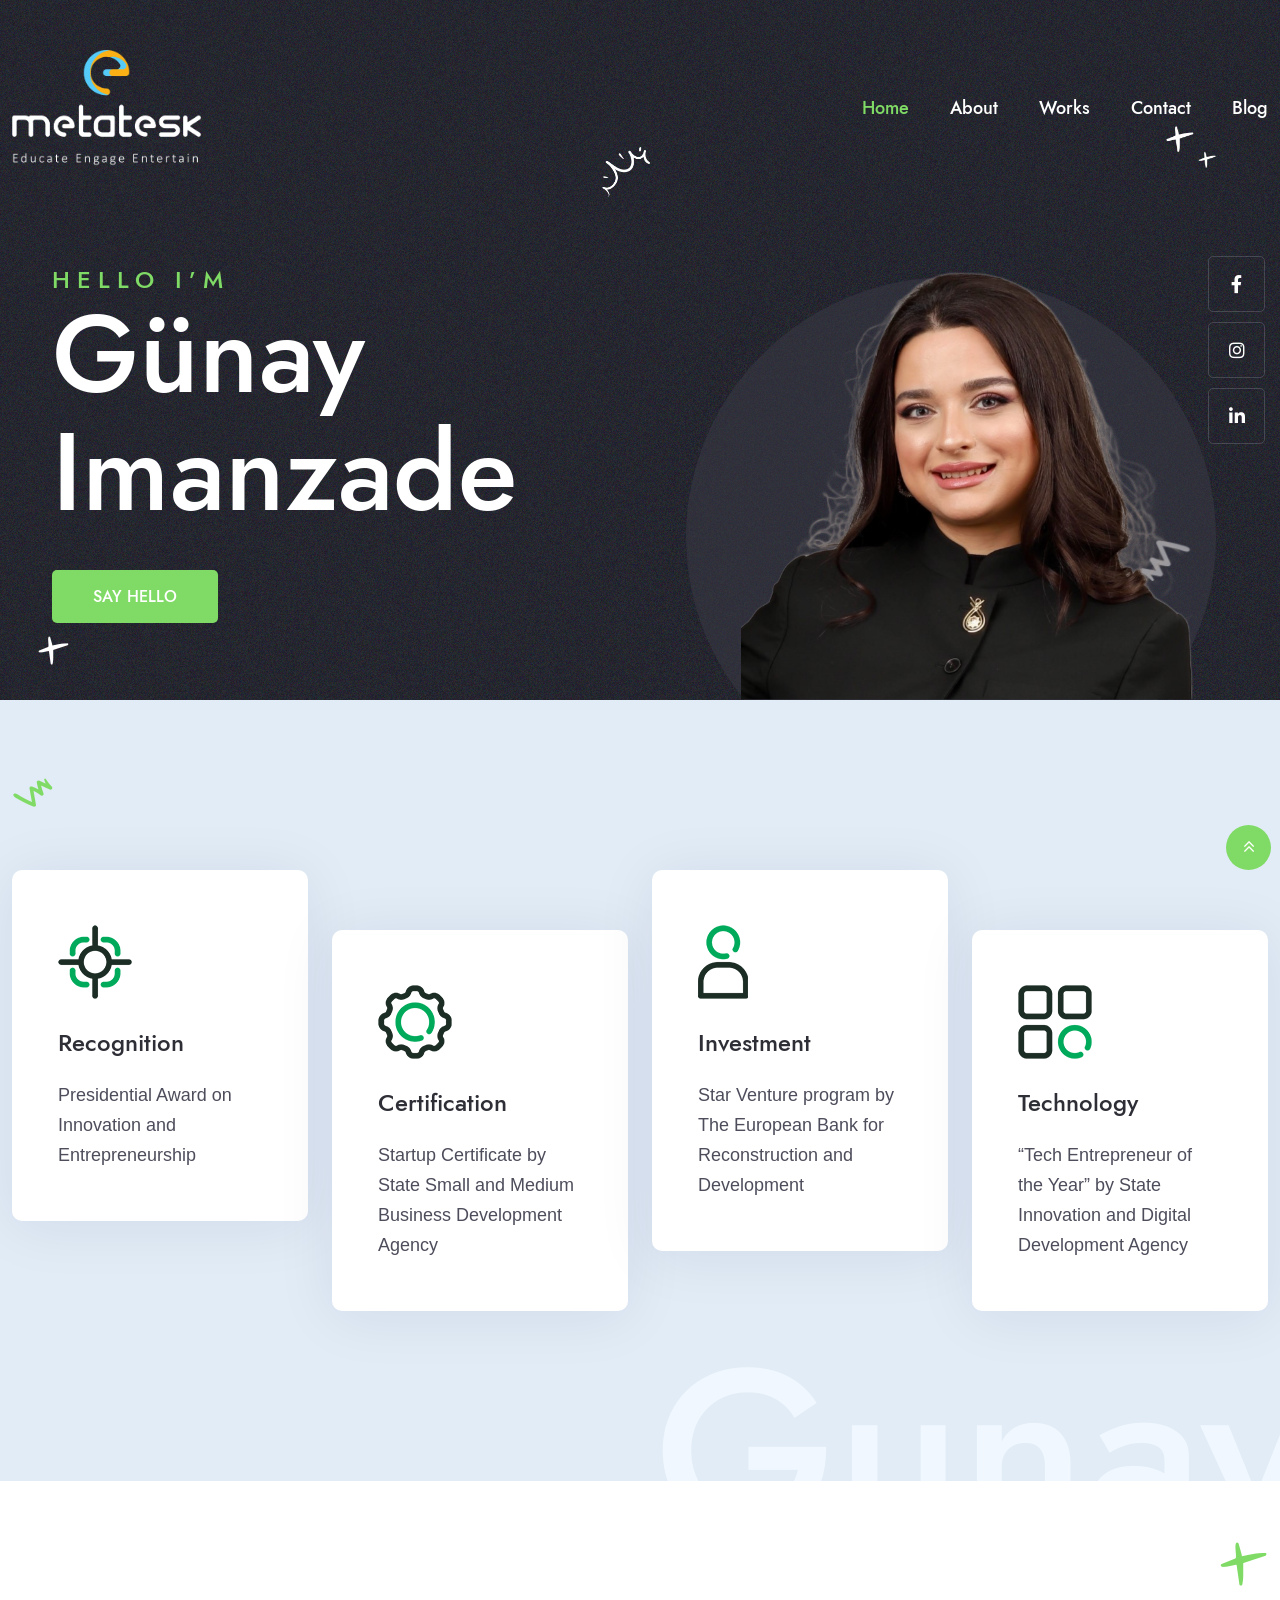
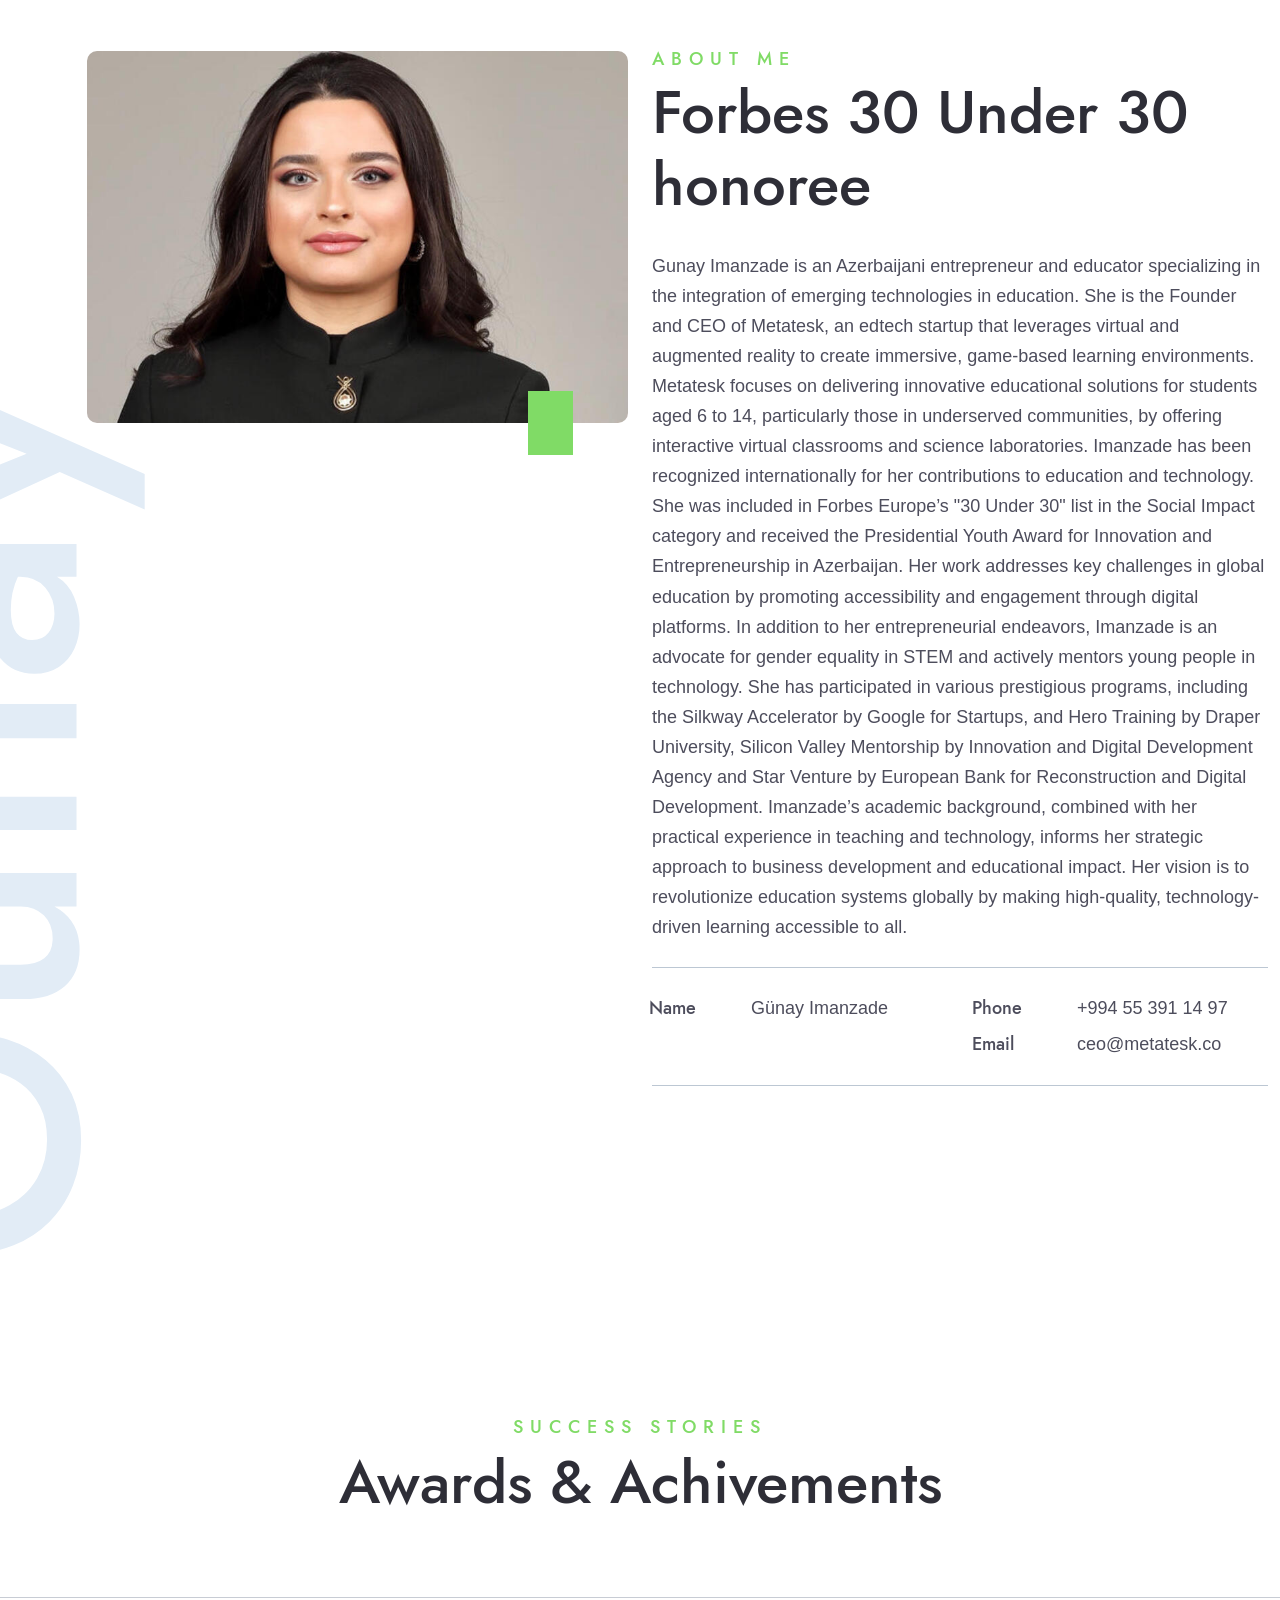
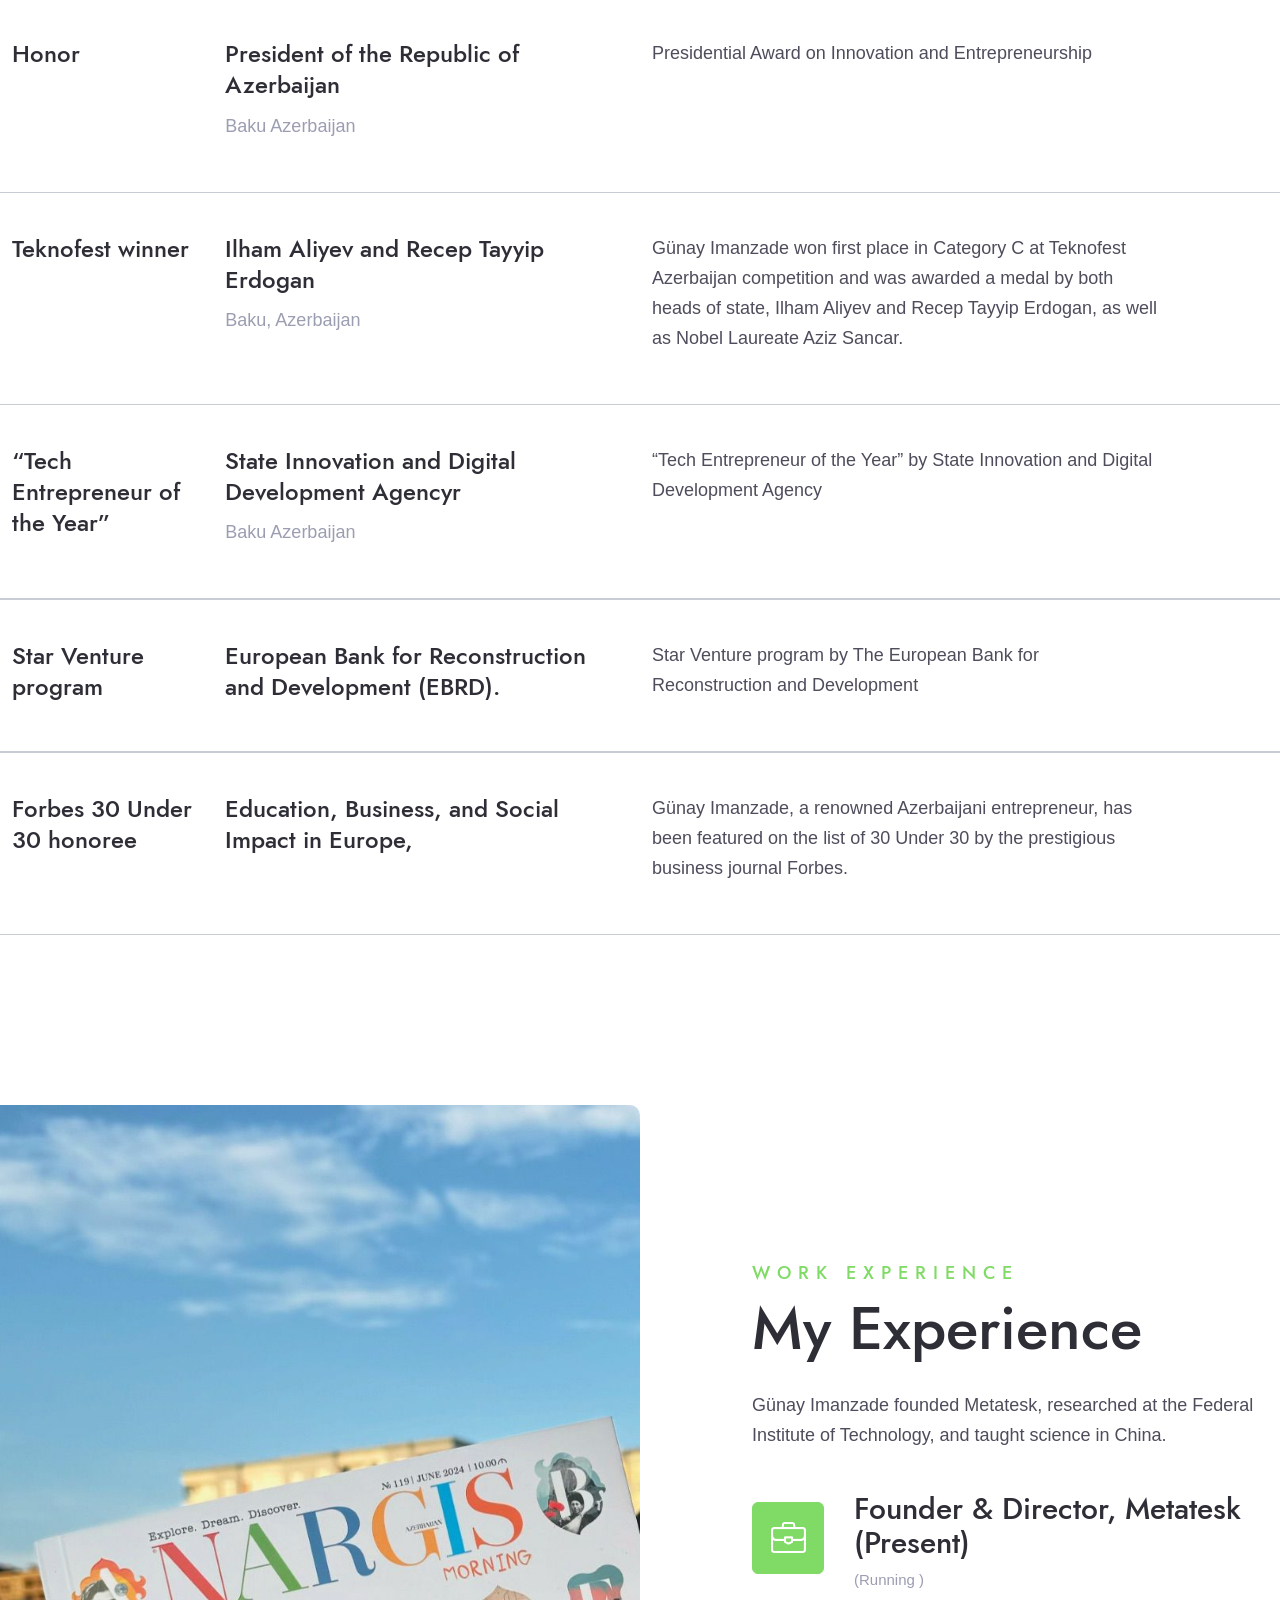
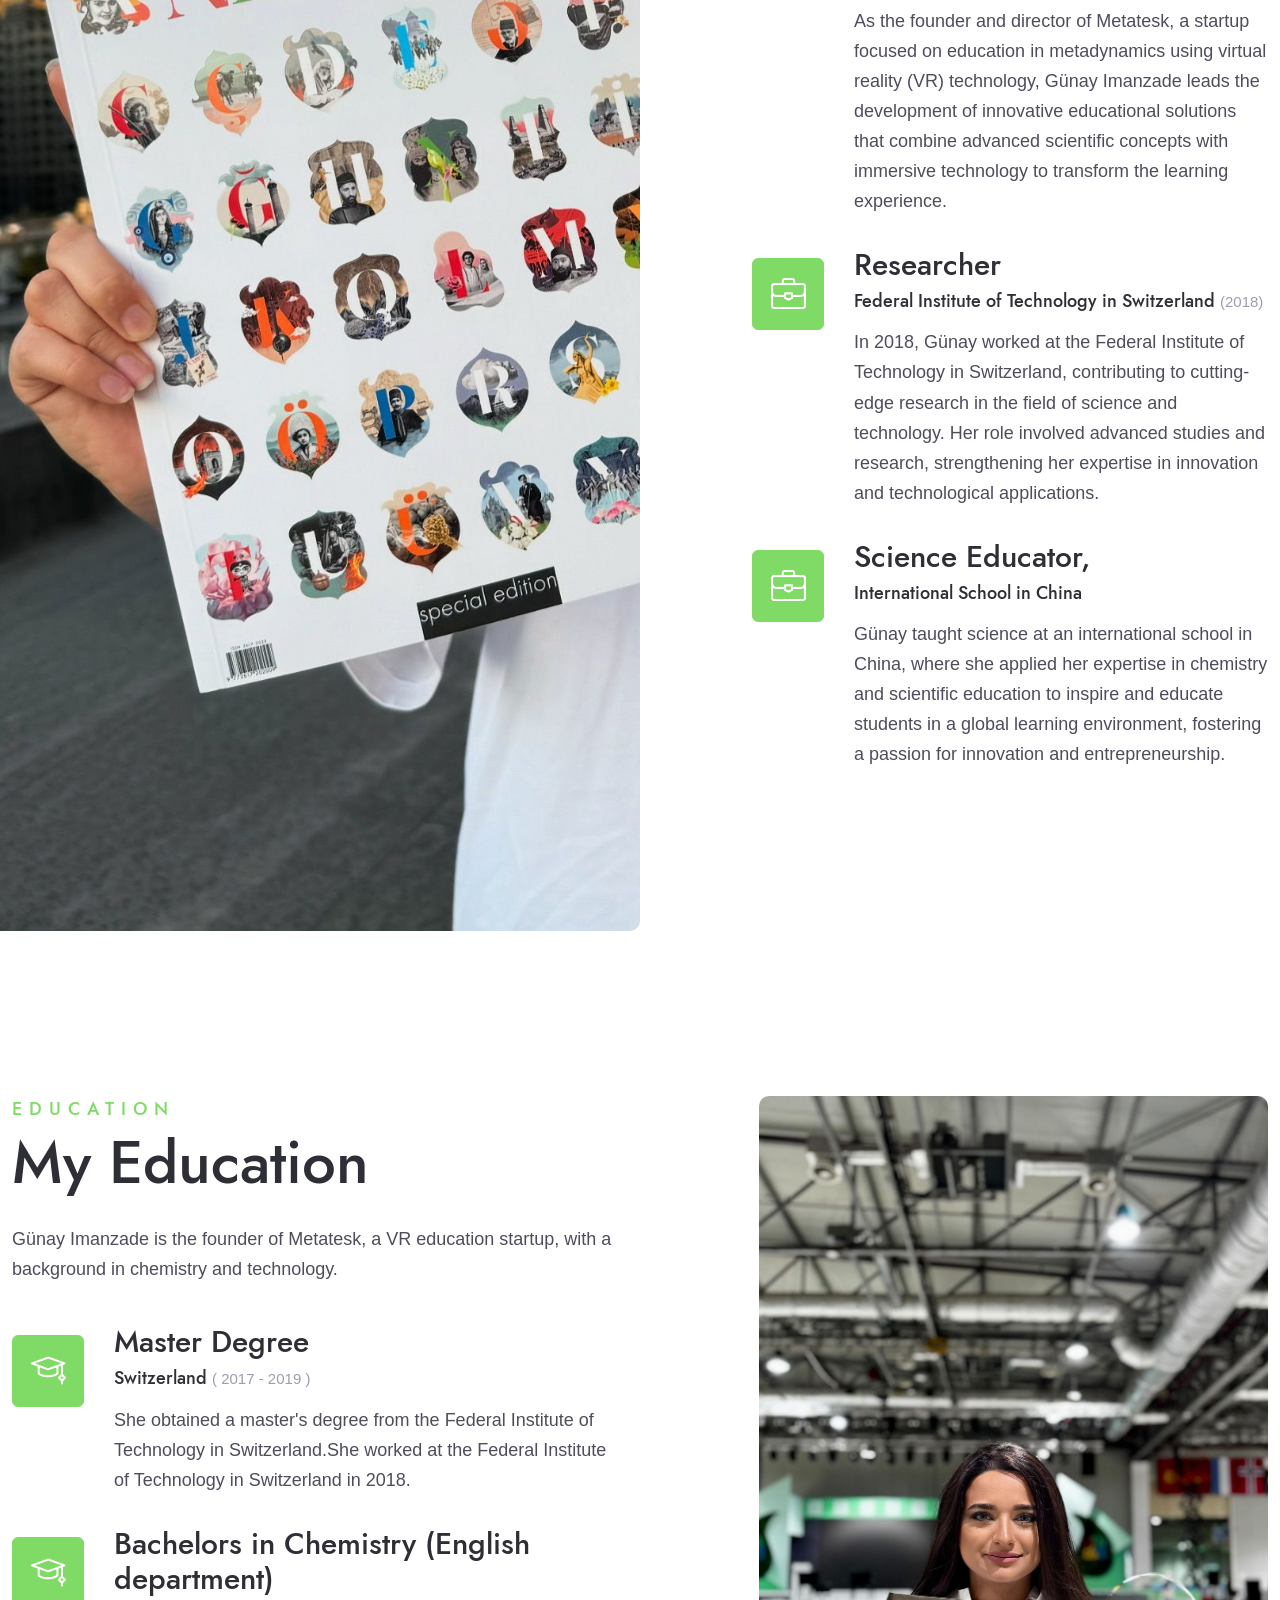
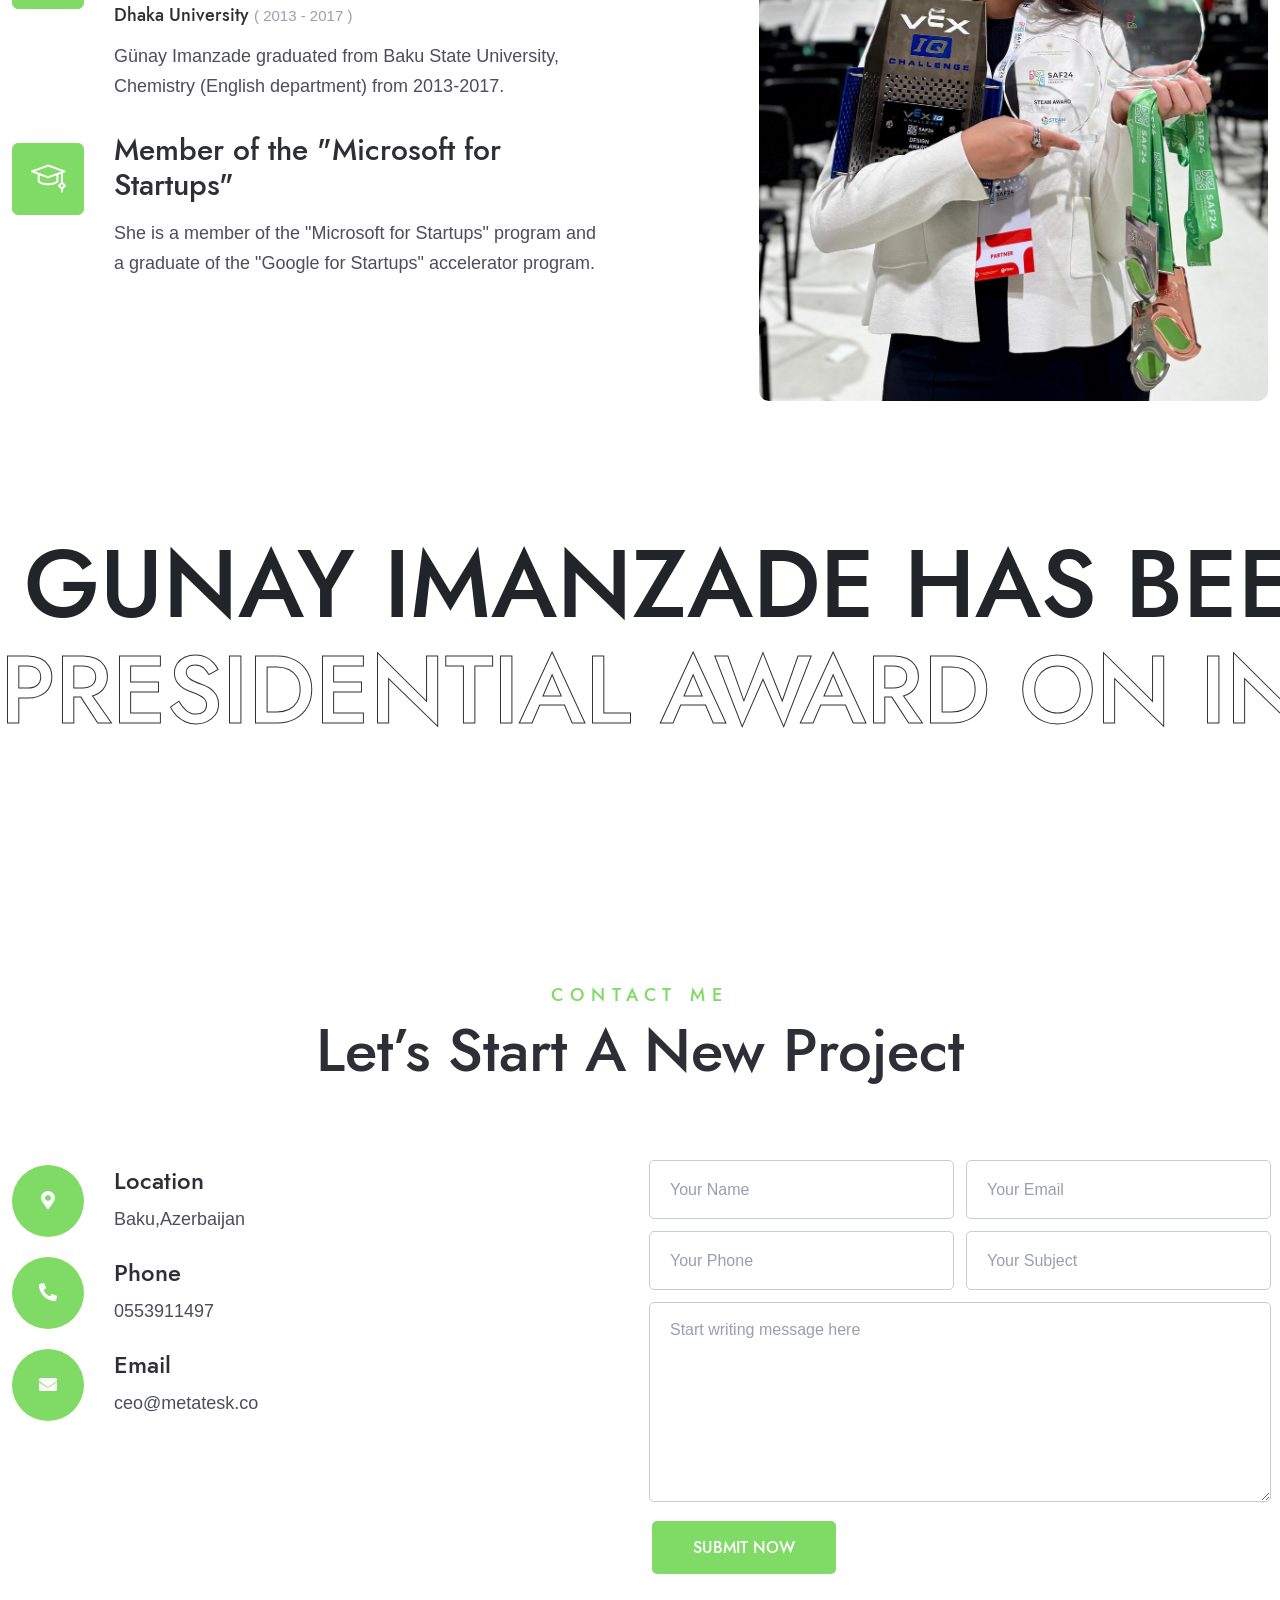
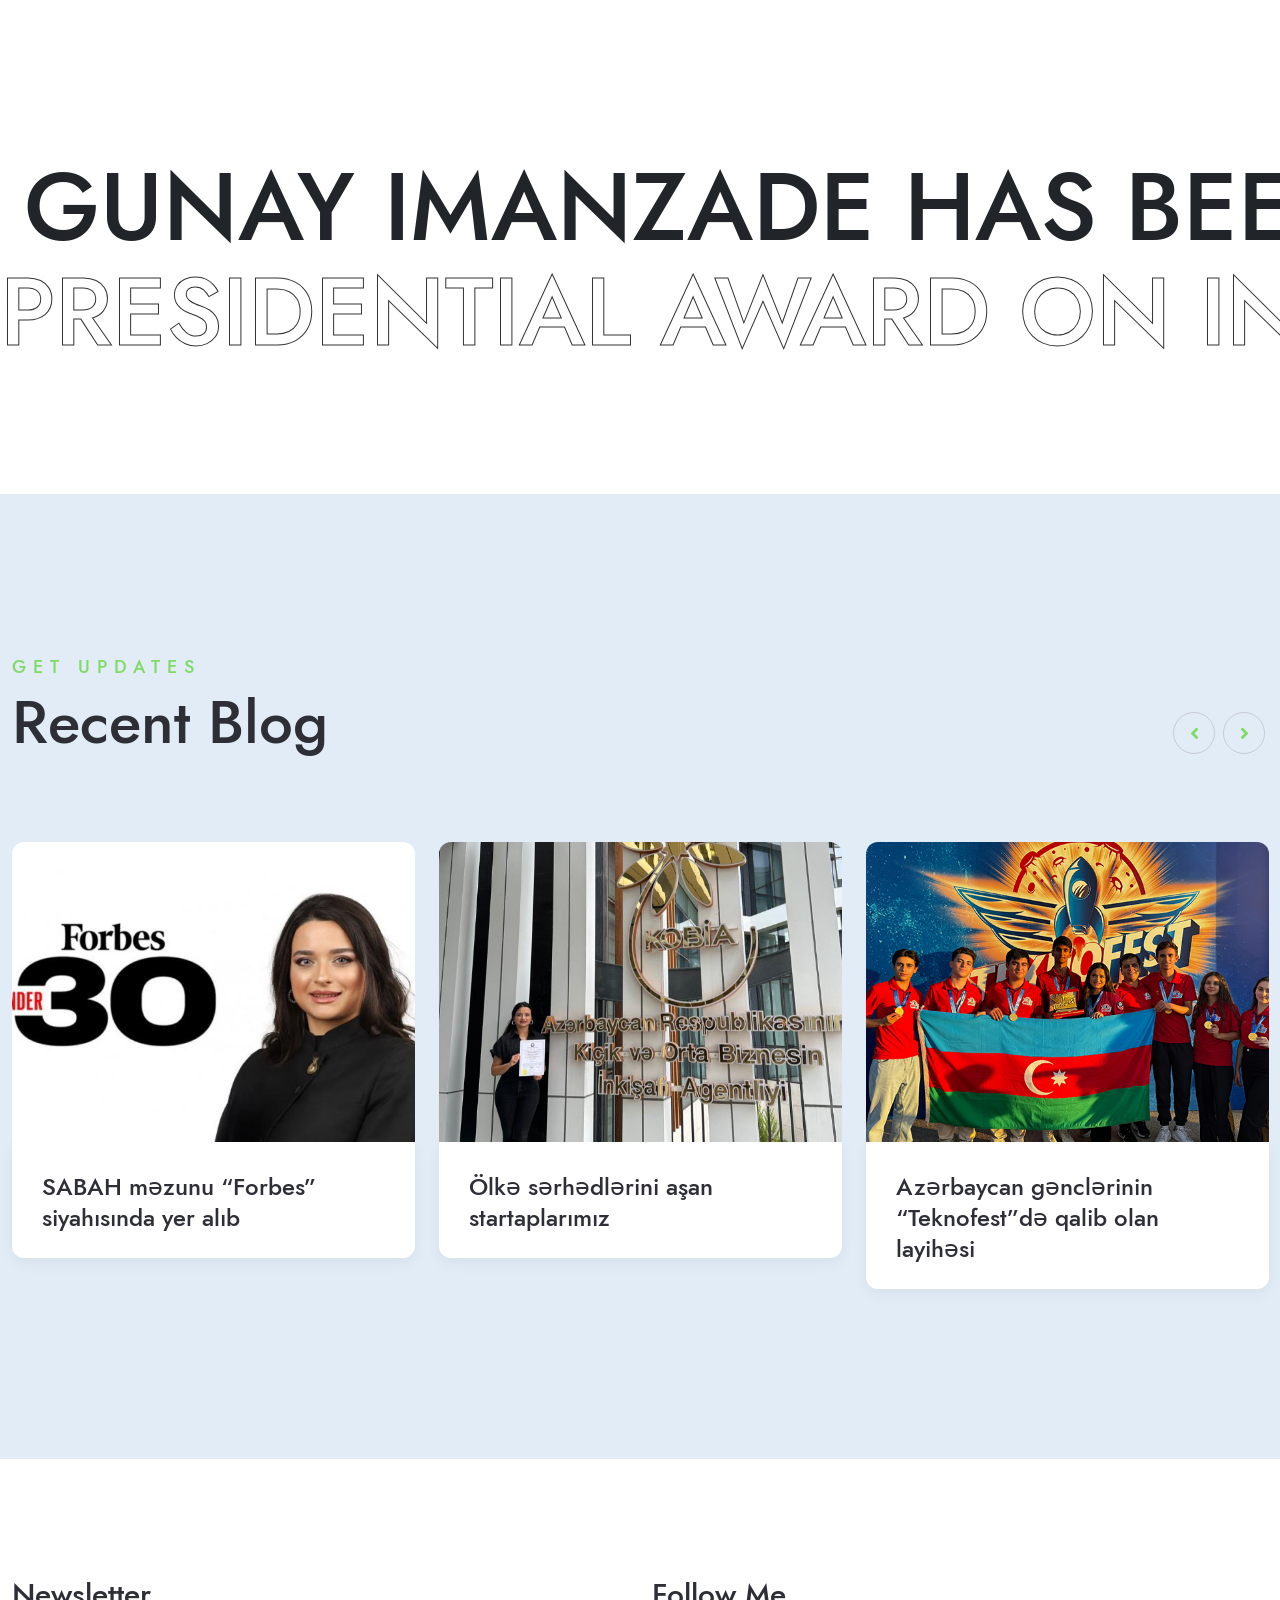
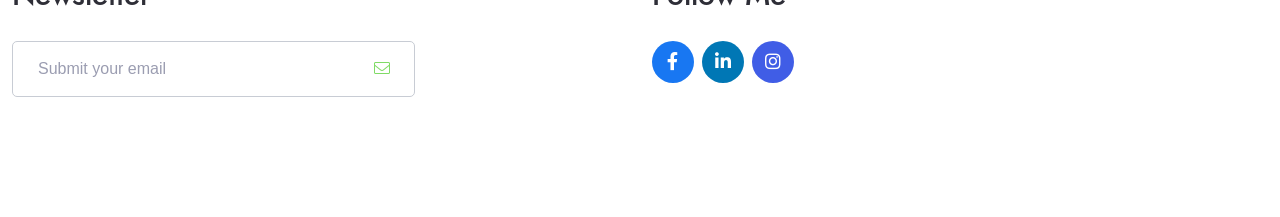
==== commit 01493b02: "/" ====
--- a/index.html
+++ b/index.html
@@ -324,14 +324,10 @@
                                     <h2 class="mb-30">Forbes 30 Under 30 honoree </h2>
                                 </div><!-- /title -->
                             </div>
-                            <p class="mb-25">Graduated from Baku State University, Chemistry (English
-                                department) from 2013-2017. She later obtained a master's degree from the Federal
-                                Institute of Technology in Switzerland. She is the founder and director of the startup
-                                Metatesk, which focuses on education in metadynamics using virtual reality (VR)
-                                technology. She is a member of the "Microsoft for Startups" program and a graduate of
-                                the "Google for Startups" accelerator program. She worked at the Federal Institute of
-                                Technology in Switzerland in 2018 and taught in the field of Science at an International
-                                school in China. </p>
+                            <p class="mb-25">Gunay Imanzade is an Azerbaijani entrepreneur and educator specializing in the integration of emerging technologies in education. She is the Founder and CEO of Metatesk, an edtech startup that leverages virtual and augmented reality to create immersive, game-based learning environments. Metatesk focuses on delivering innovative educational solutions for students aged 6 to 14, particularly those in underserved communities, by offering interactive virtual classrooms and science laboratories.
+                                Imanzade has been recognized internationally for her contributions to education and technology. She was included in Forbes Europe’s "30 Under 30" list in the Social Impact category and received the Presidential Youth Award for Innovation and Entrepreneurship in Azerbaijan. Her work addresses key challenges in global education by promoting accessibility and engagement through digital platforms.
+                                In addition to her entrepreneurial endeavors, Imanzade is an advocate for gender equality in STEM and actively mentors young people in technology. She has participated in various prestigious programs, including the Silkway Accelerator by Google for Startups, and Hero Training by Draper University, Silicon Valley Mentorship by Innovation and Digital Development Agency and Star Venture by European Bank for Reconstruction and Digital Development.
+                                Imanzade’s academic background, combined with her practical experience in teaching and technology, informs her strategic approach to business development and educational impact. Her vision is to revolutionize education systems globally by making high-quality, technology-driven learning accessible to all. </p>
                             <div class="about-info-wrapper pt-25 pb-20 mt-25">
                                 <div class="row">
                                     <div class="col-xl-6  col-lg-12  col-md-6  col-sm-12 col-12">
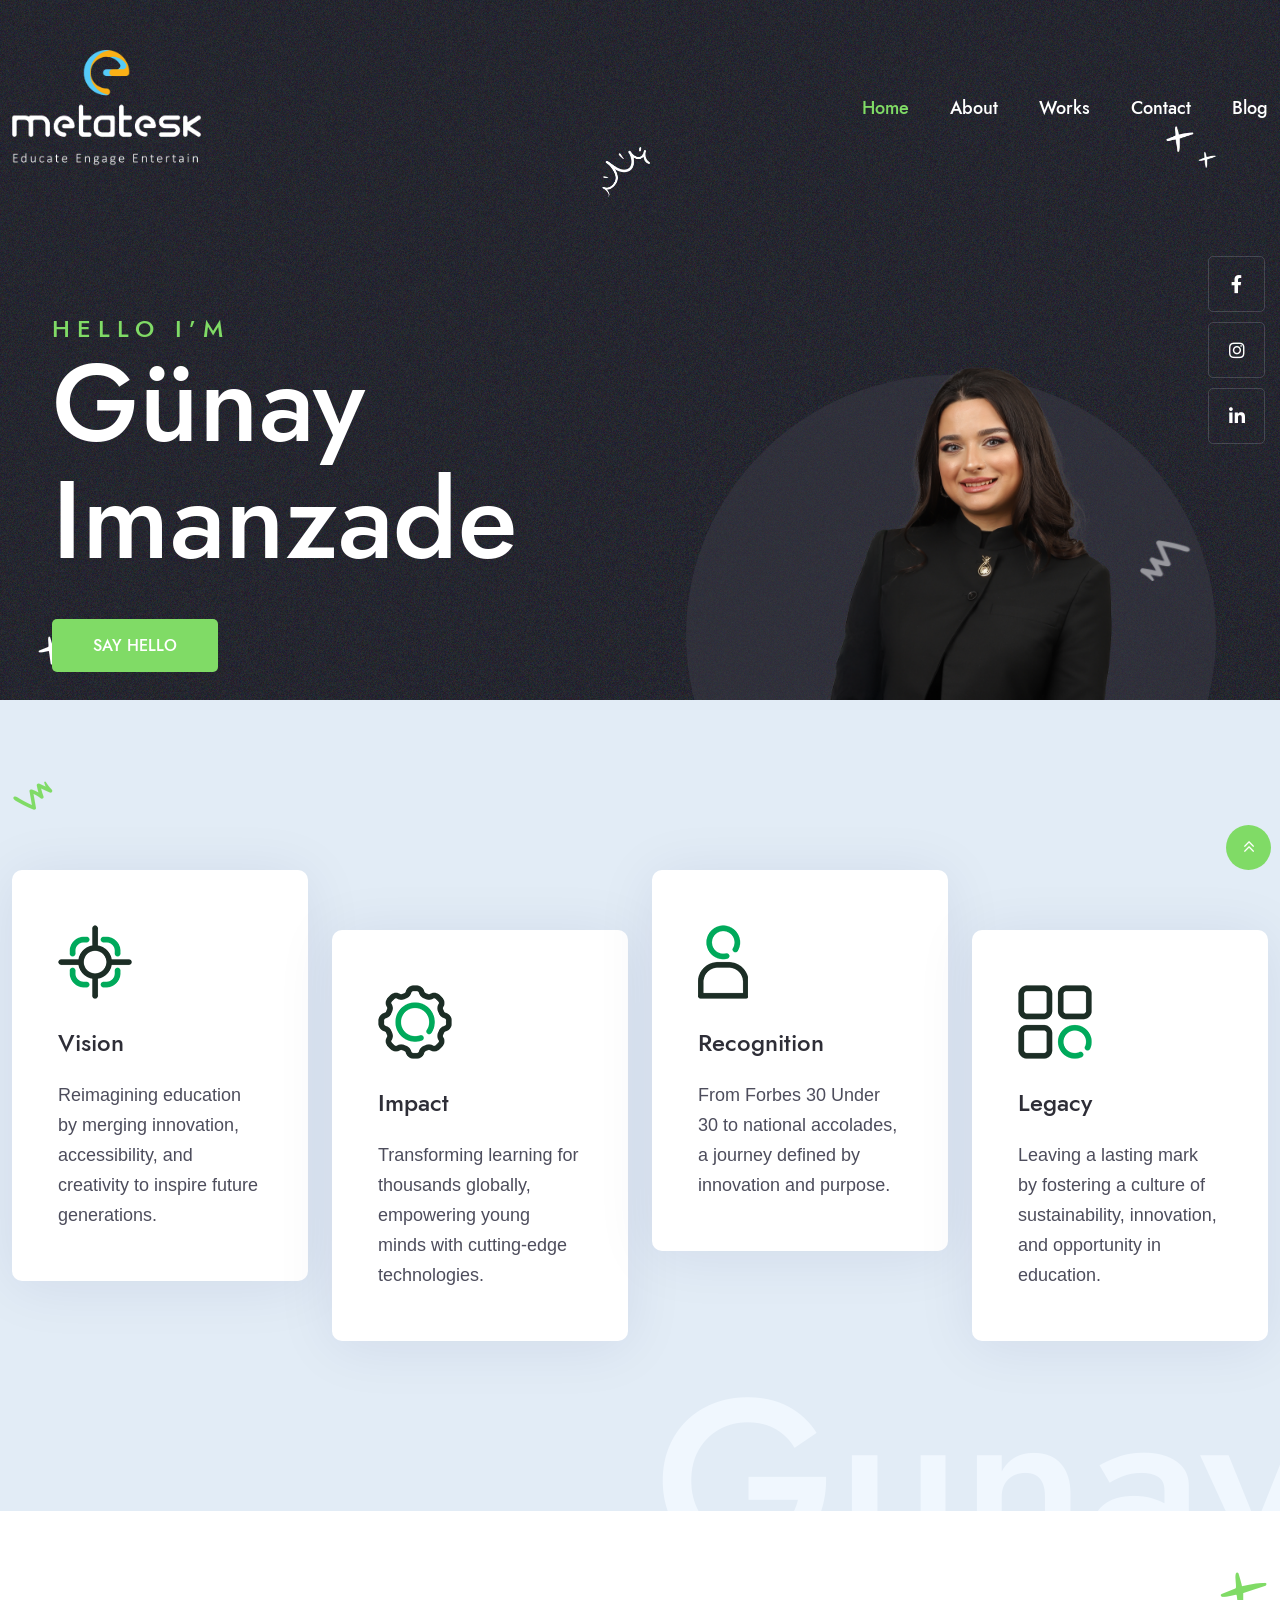
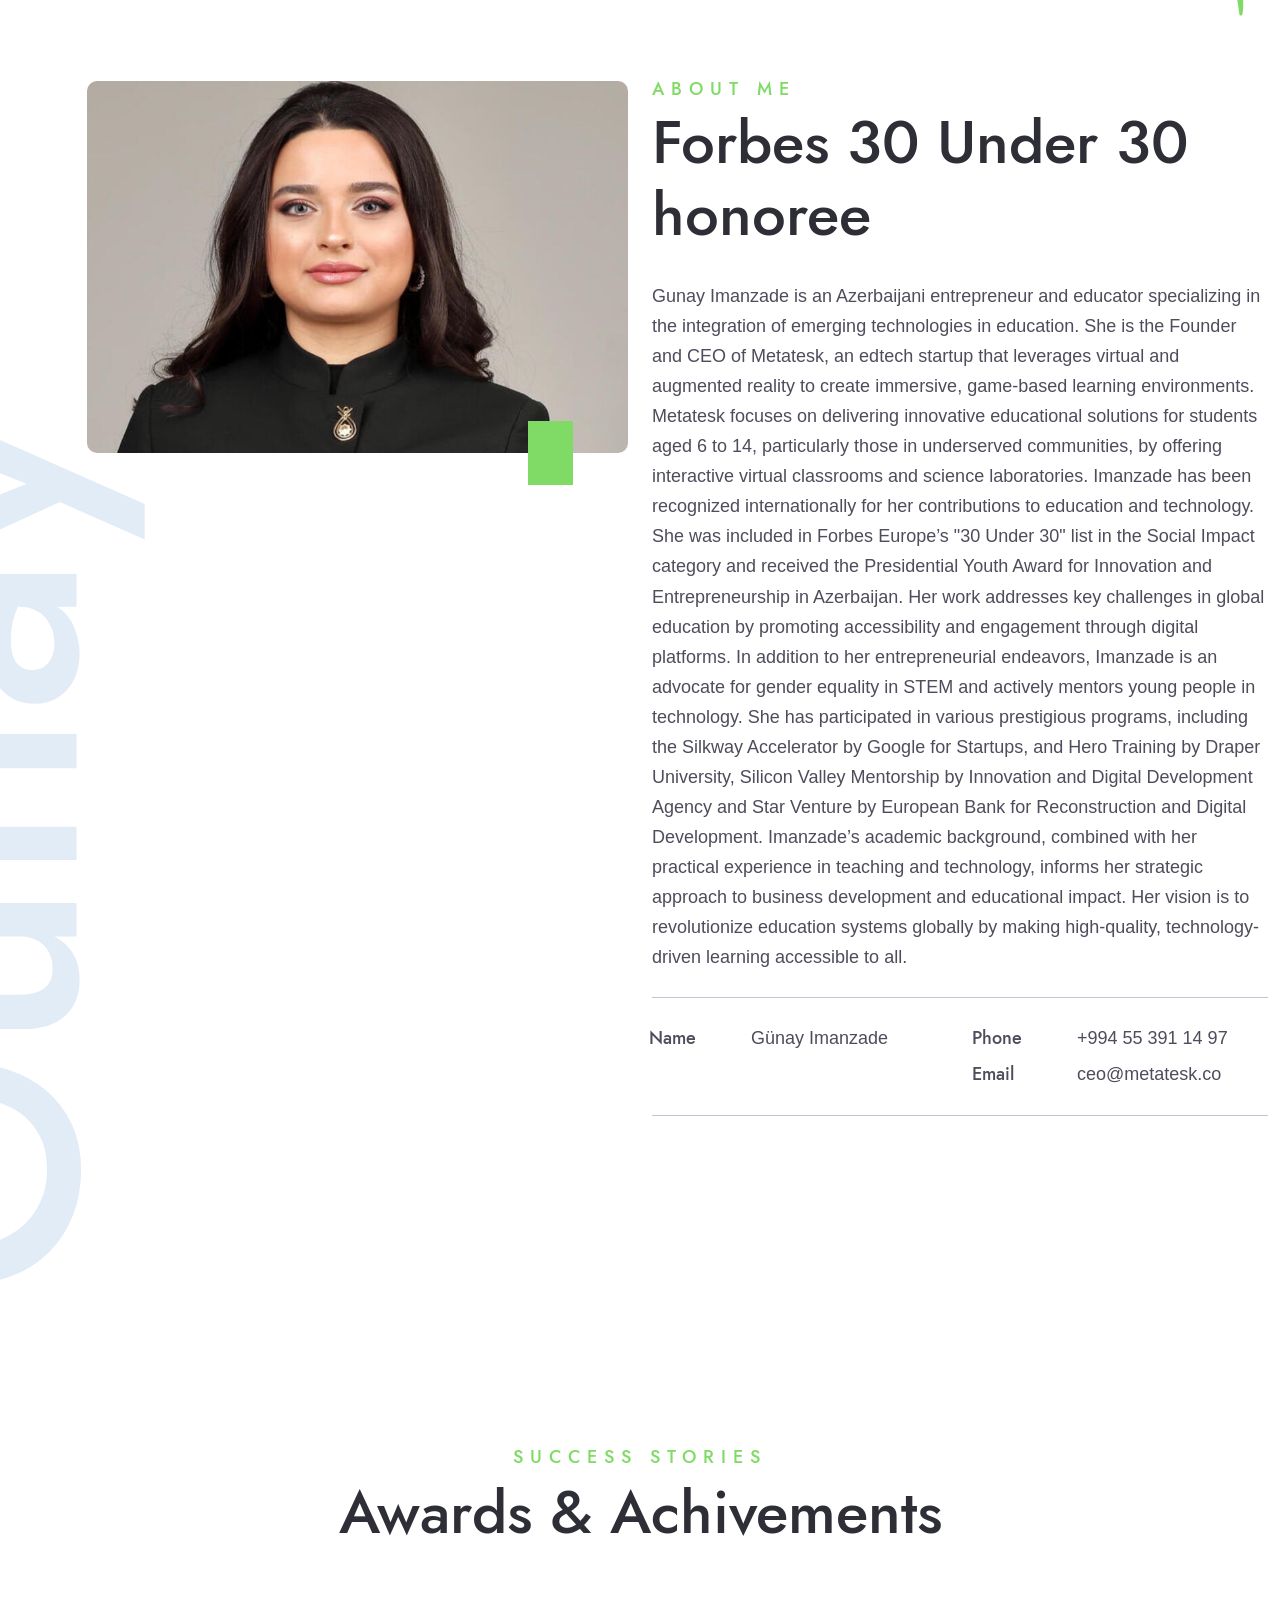
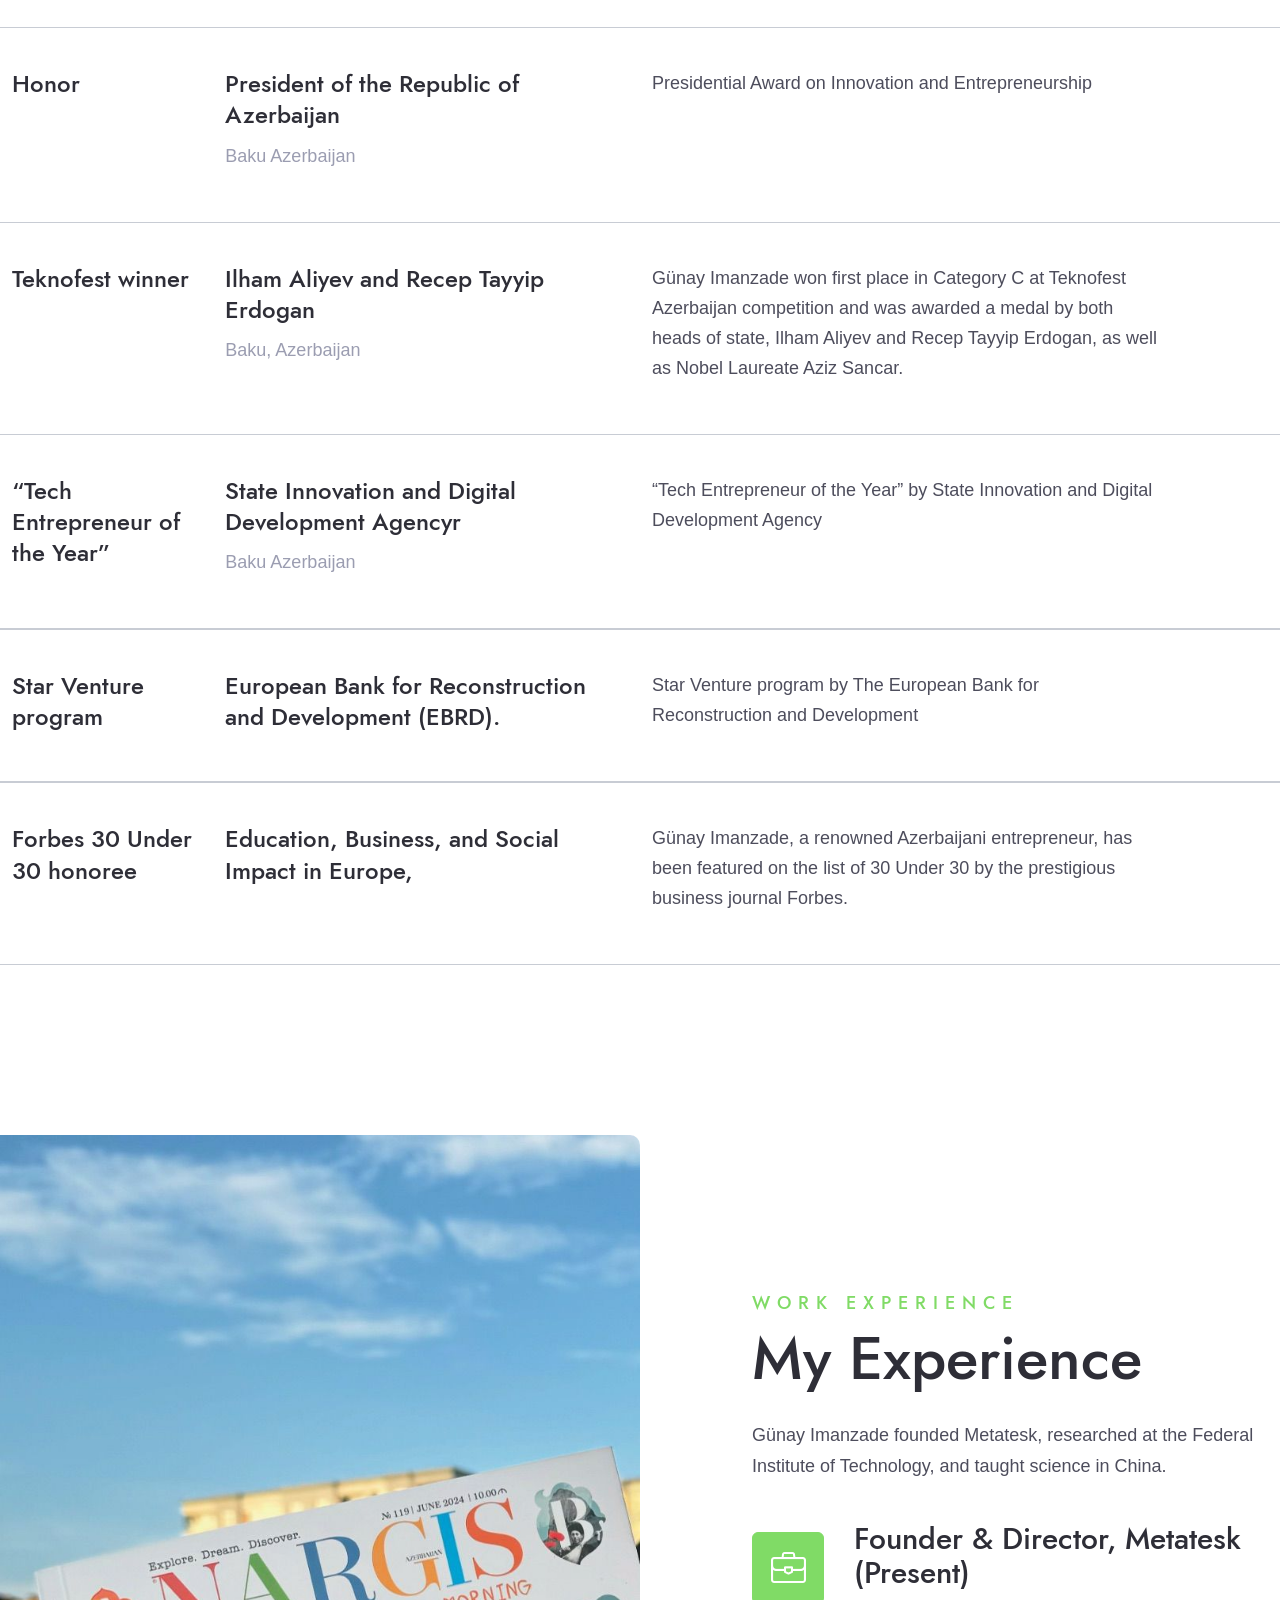
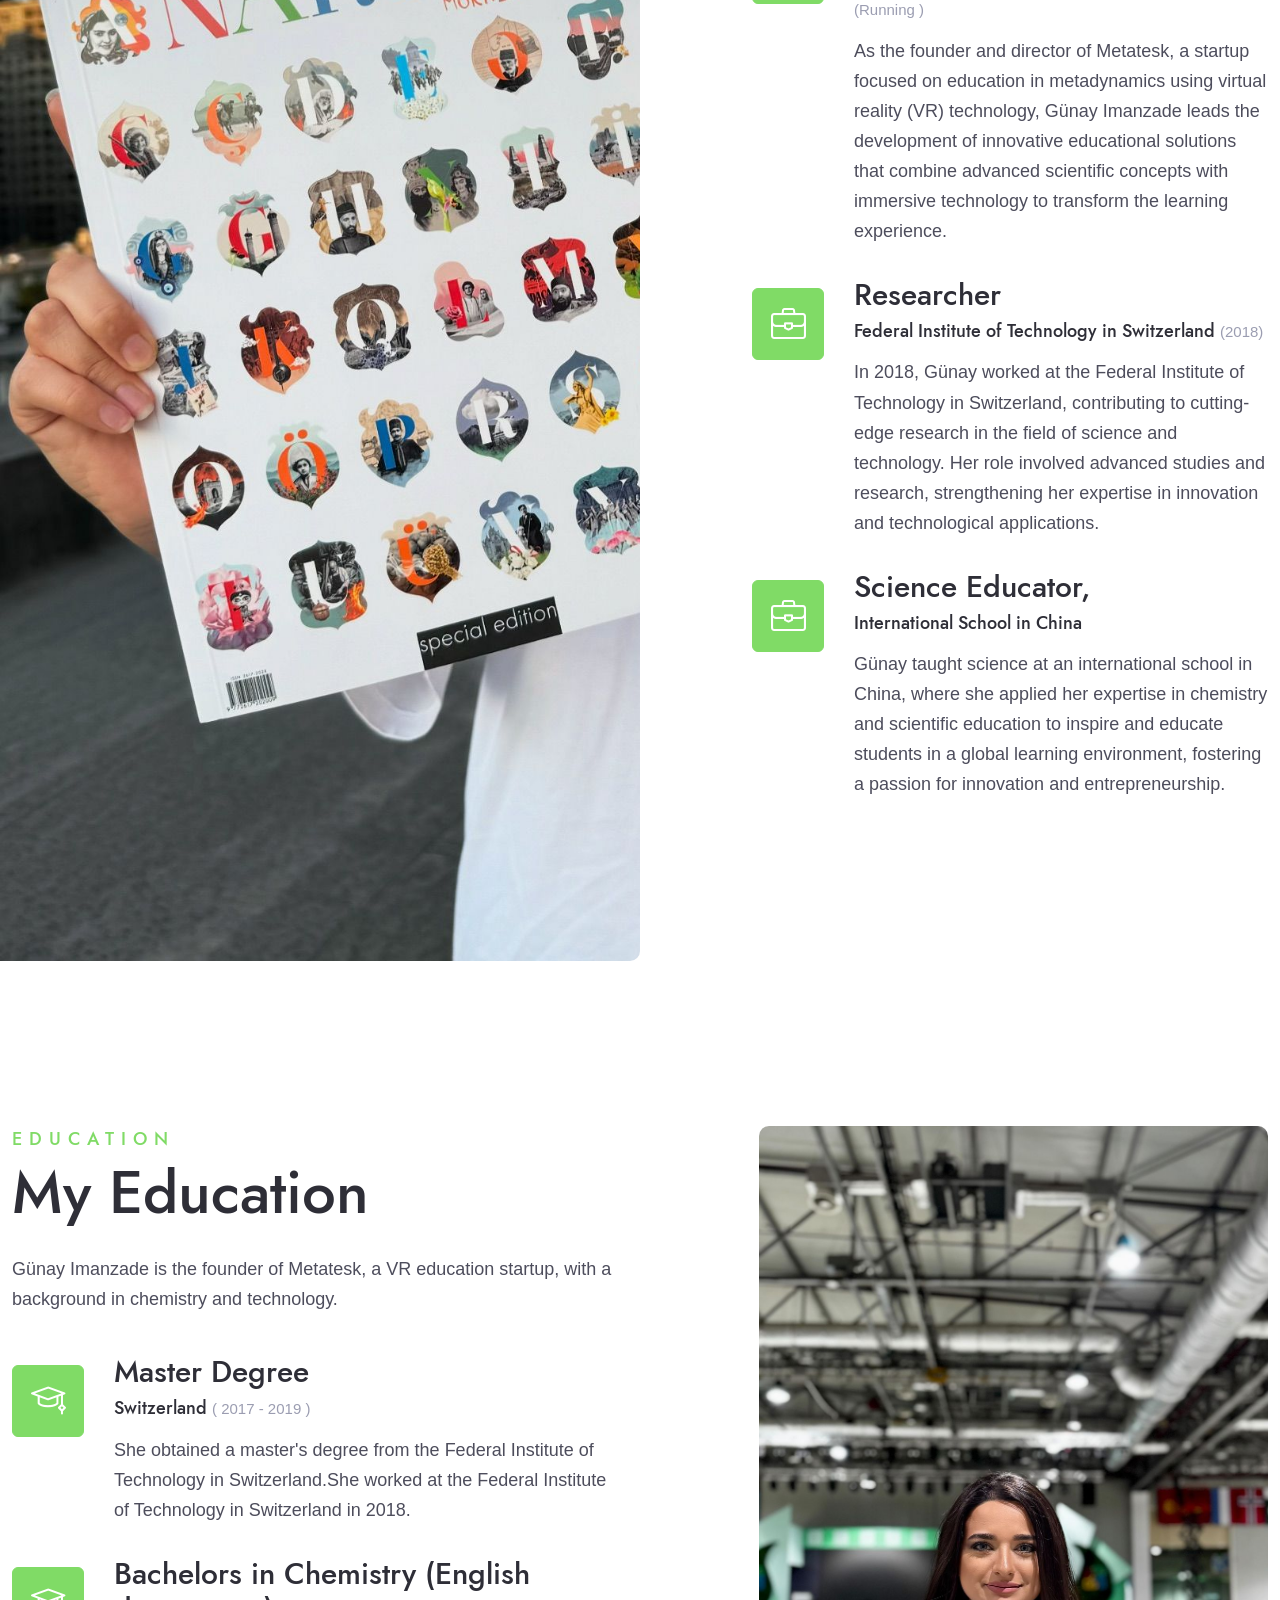
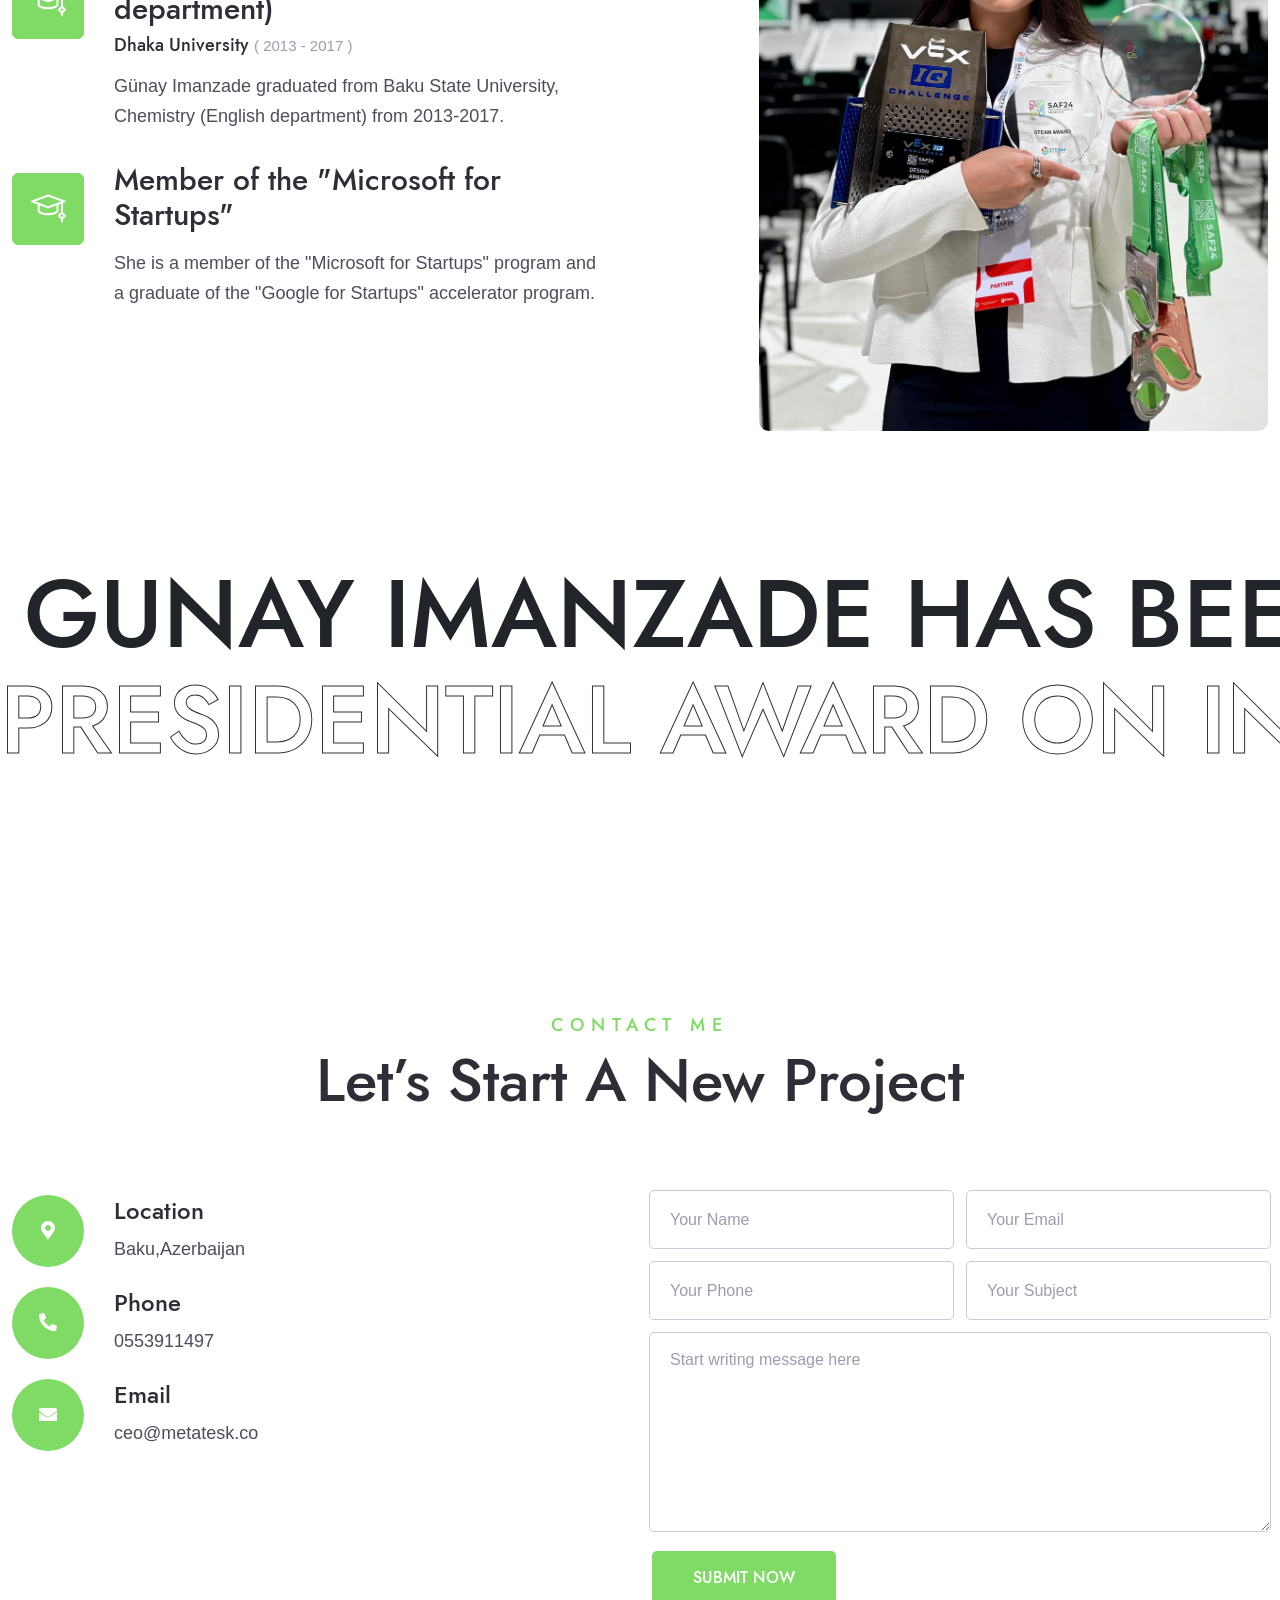
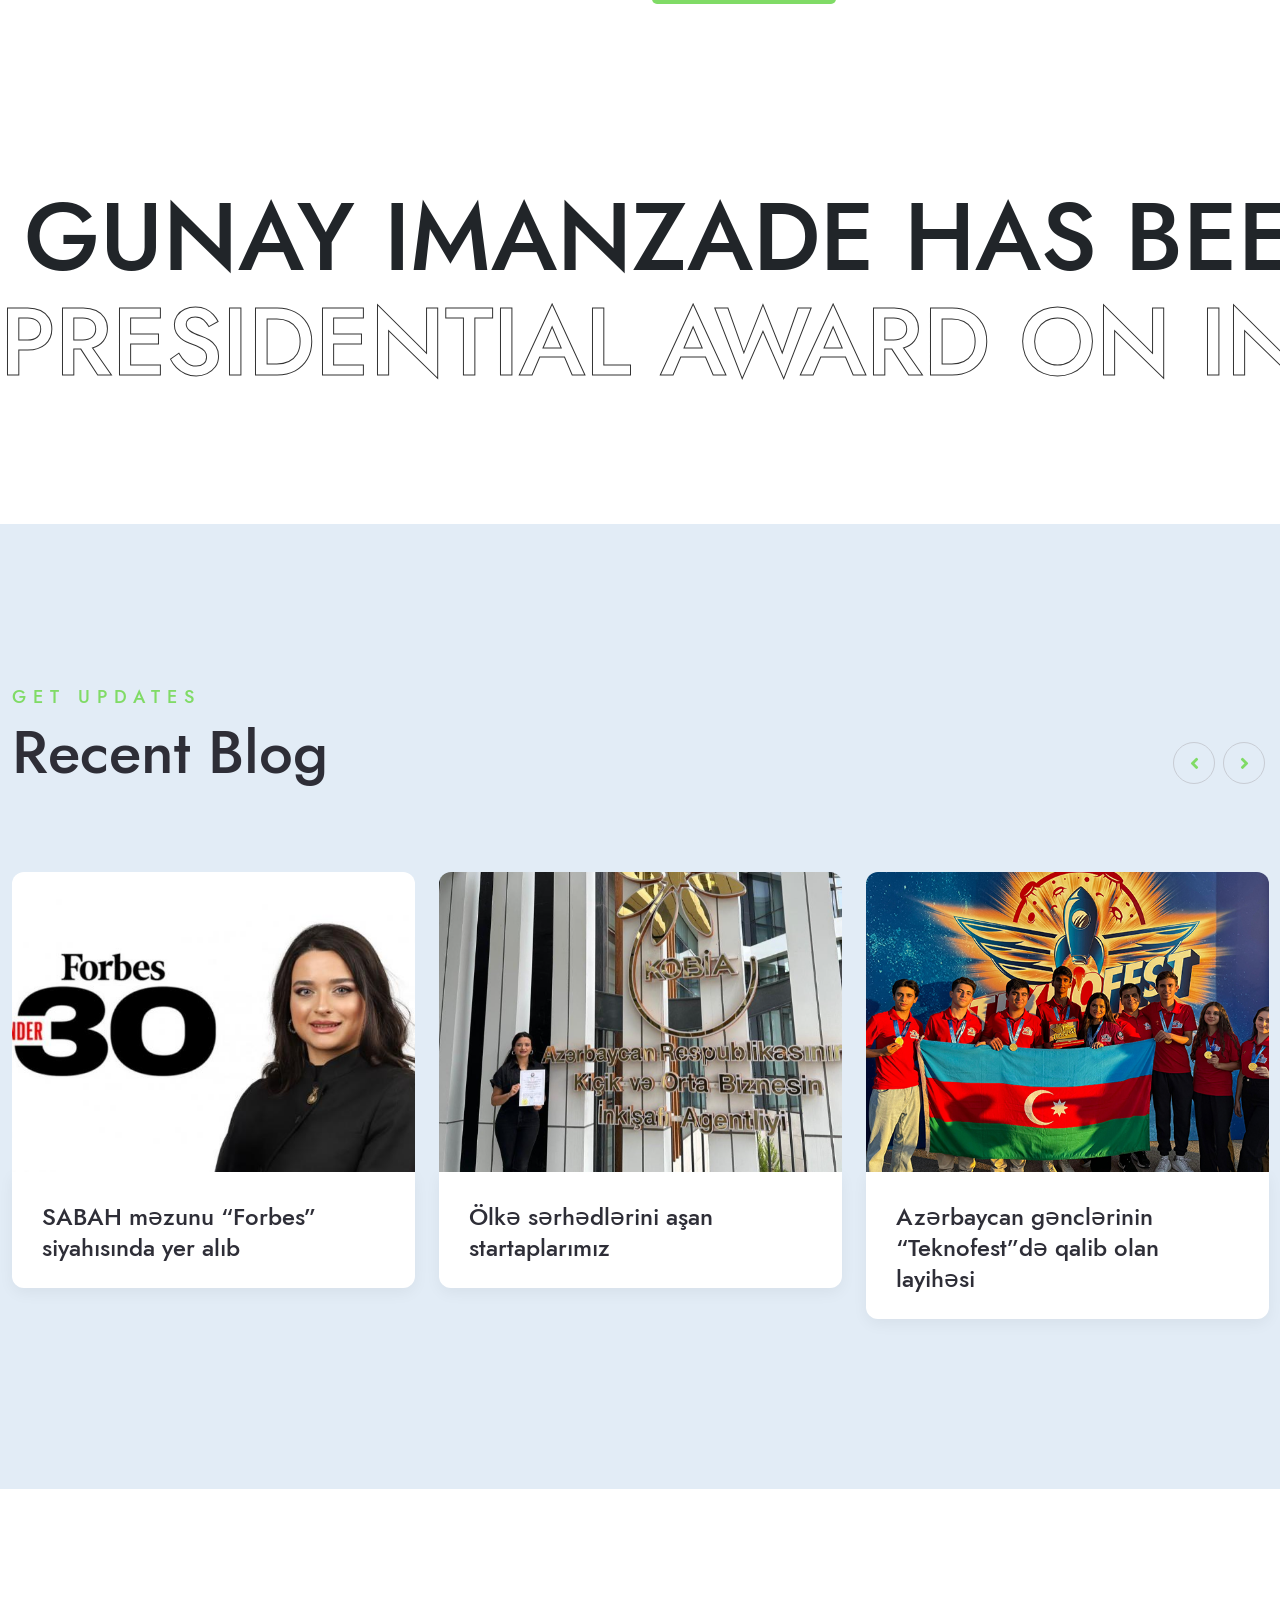
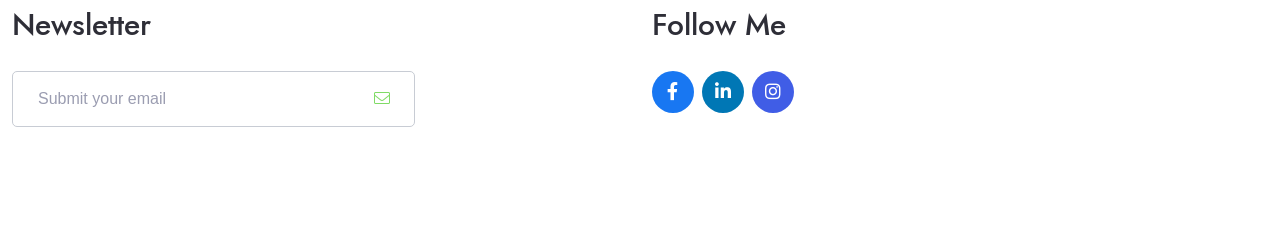
==== commit 6f36a724: "change header img, add below  4 title text" ====
--- a/index.html
+++ b/index.html
@@ -184,7 +184,7 @@
 
                     <div class="col-xl-7 col-lg-6 col-md-7 col-sm-10 col-12 d-flex justify-content-center align-items-end h-100">
                         <div class="slider-img pl-120 position-relative z-index1">
-                            <img src="images/blog/result.png" alt="hero image">
+                            <img src="images/blog/image00090.png" alt="hero image">
                         </div><!-- /slider-img -->
                     </div><!-- /col -->
 
@@ -225,8 +225,8 @@
                             <img src="images/icon/intro-ft-icon1.png" alt="icon1">
                         </div><!-- /intro ft-icon -->
                         <div class="intro-feature-text">
-                            <h4 class="mb-22">Recognition</h4>
-                            <p>Presidential Award on Innovation and Entrepreneurship</p>
+                            <h4 class="mb-22">Vision</h4>
+                            <p>Reimagining education by merging innovation, accessibility, and creativity to inspire future generations.</p>
                         </div>
                     </div><!-- /single-intro-feature-content -->
                 </div><!-- /col -->
@@ -238,8 +238,8 @@
                             <img src="images/icon/intro-ft-icon2.png" alt="icon1">
                         </div><!-- /intro ft-icon -->
                         <div class="intro-feature-text">
-                            <h4 class="mb-22">Certification</h4>
-                            <p>Startup Certificate by State Small and Medium Business Development Agency </p>
+                            <h4 class="mb-22"> Impact</h4>
+                            <p>Transforming learning for thousands globally, empowering young minds with cutting-edge technologies. </p>
                         </div>
                     </div><!-- /single-intro-feature-content -->
                 </div><!-- /col -->
@@ -251,8 +251,9 @@
                             <img src="images/icon/intro-ft-icon3.png" alt="icon1">
                         </div><!-- /intro ft-icon -->
                         <div class="intro-feature-text">
-                            <h4 class="mb-22">Investment</h4>
-                            <p>Star Venture program by The European Bank for Reconstruction and Development </p>
+                            <h4 class="mb-22">Recognition</h4>
+                            <p>From Forbes 30 Under 30 to national accolades, a journey defined by innovation and purpose.
+                            </p>
                         </div>
                     </div><!-- /single-intro-feature-content -->
                 </div><!-- /col -->
@@ -264,8 +265,8 @@
                             <img src="images/icon/intro-ft-icon4.png" alt="icon1">
                         </div><!-- /intro ft-icon -->
                         <div class="intro-feature-text">
-                            <h4 class="mb-22">Technology</h4>
-                            <p>“Tech Entrepreneur of the Year” by State Innovation and Digital Development Agency </p>
+                            <h4 class="mb-22">Legacy</h4>
+                            <p>Leaving a lasting mark by fostering a culture of sustainability, innovation, and opportunity in education.</p>
                         </div>
                     </div><!-- /single-intro-feature-content -->
                 </div><!-- /col -->
